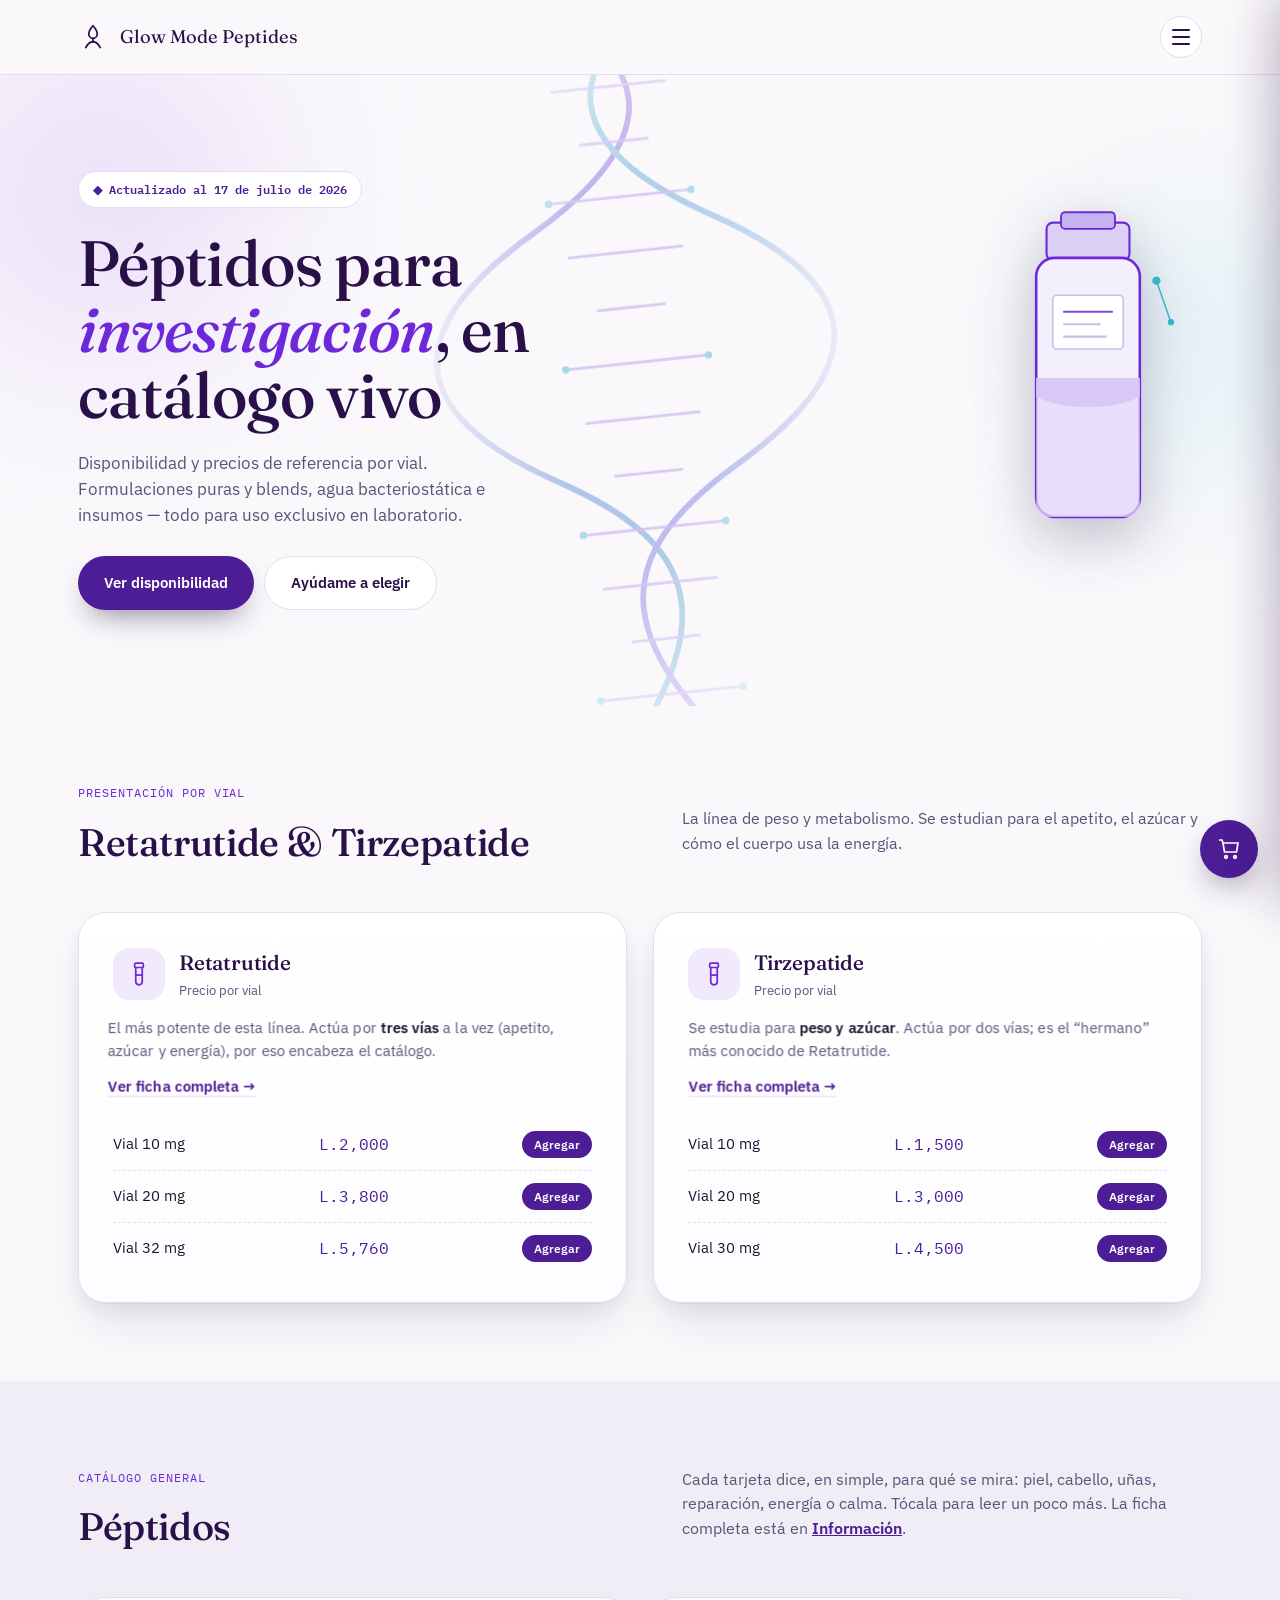
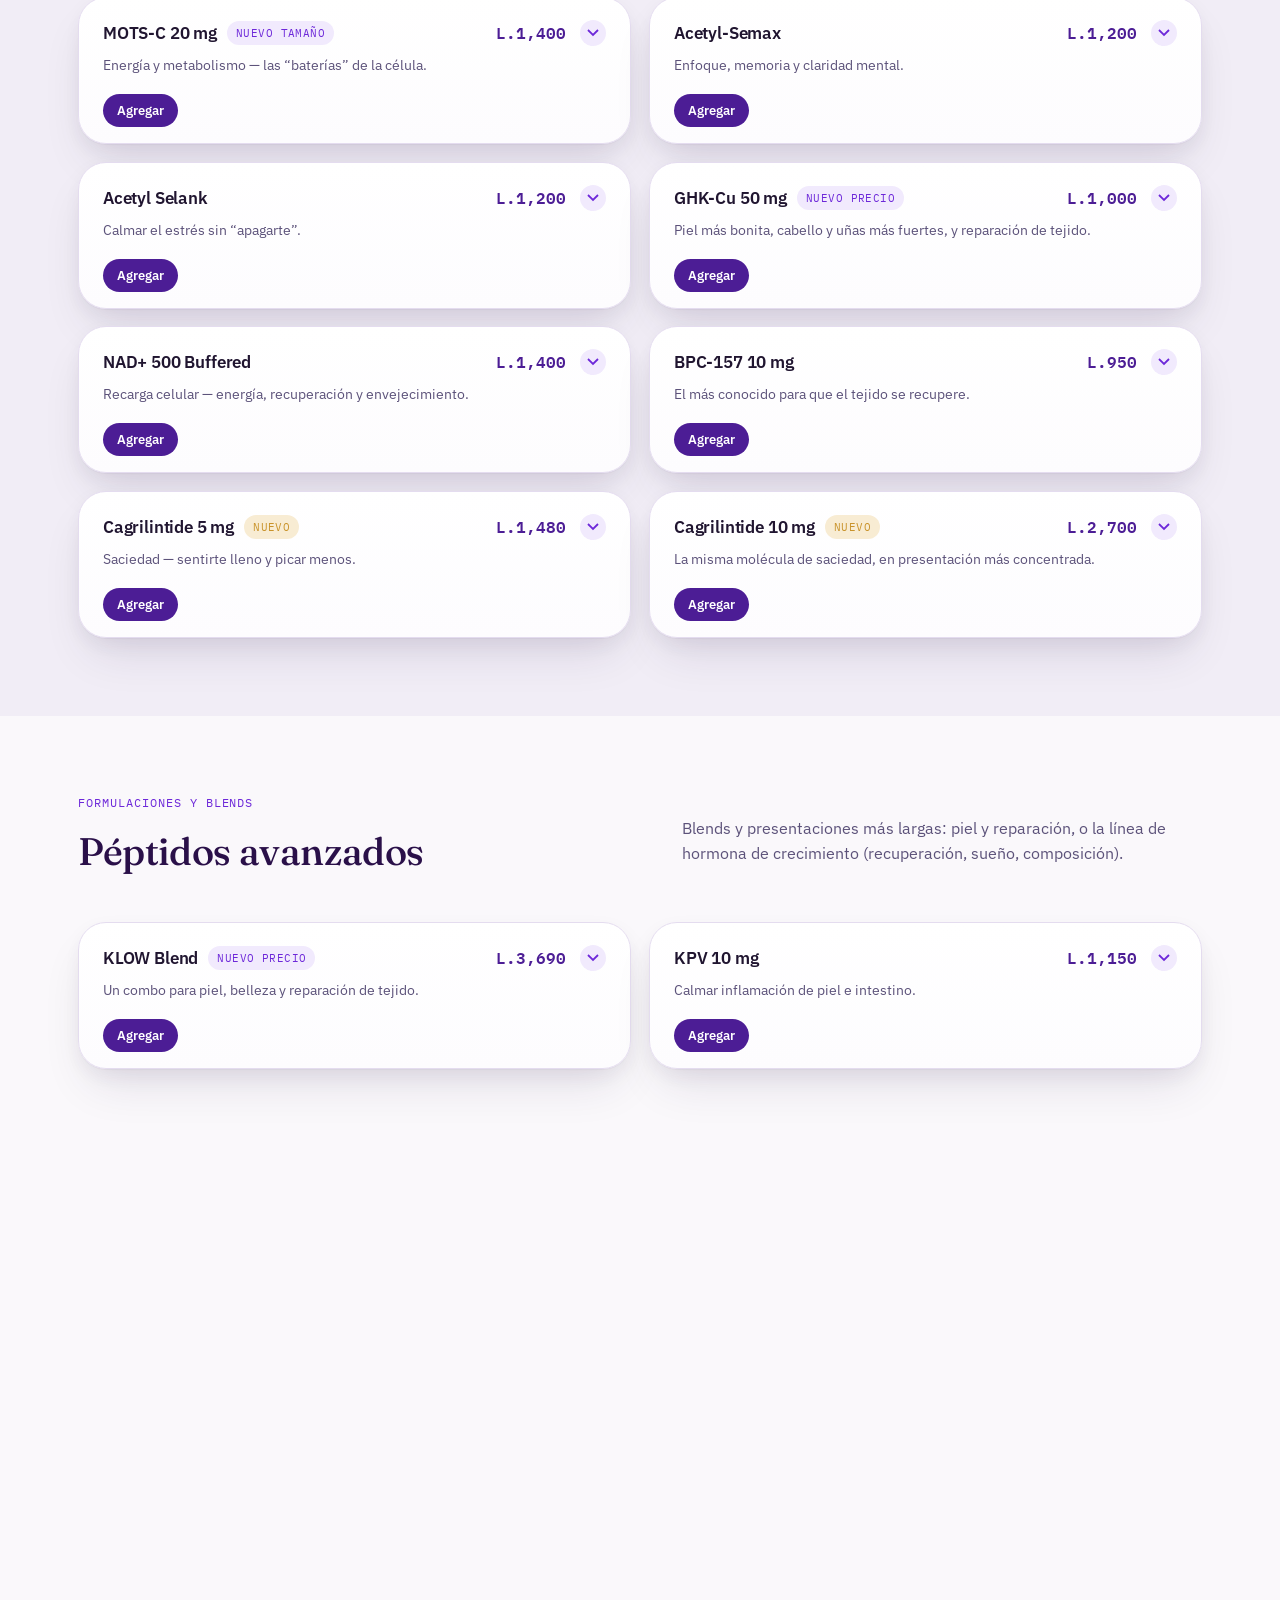
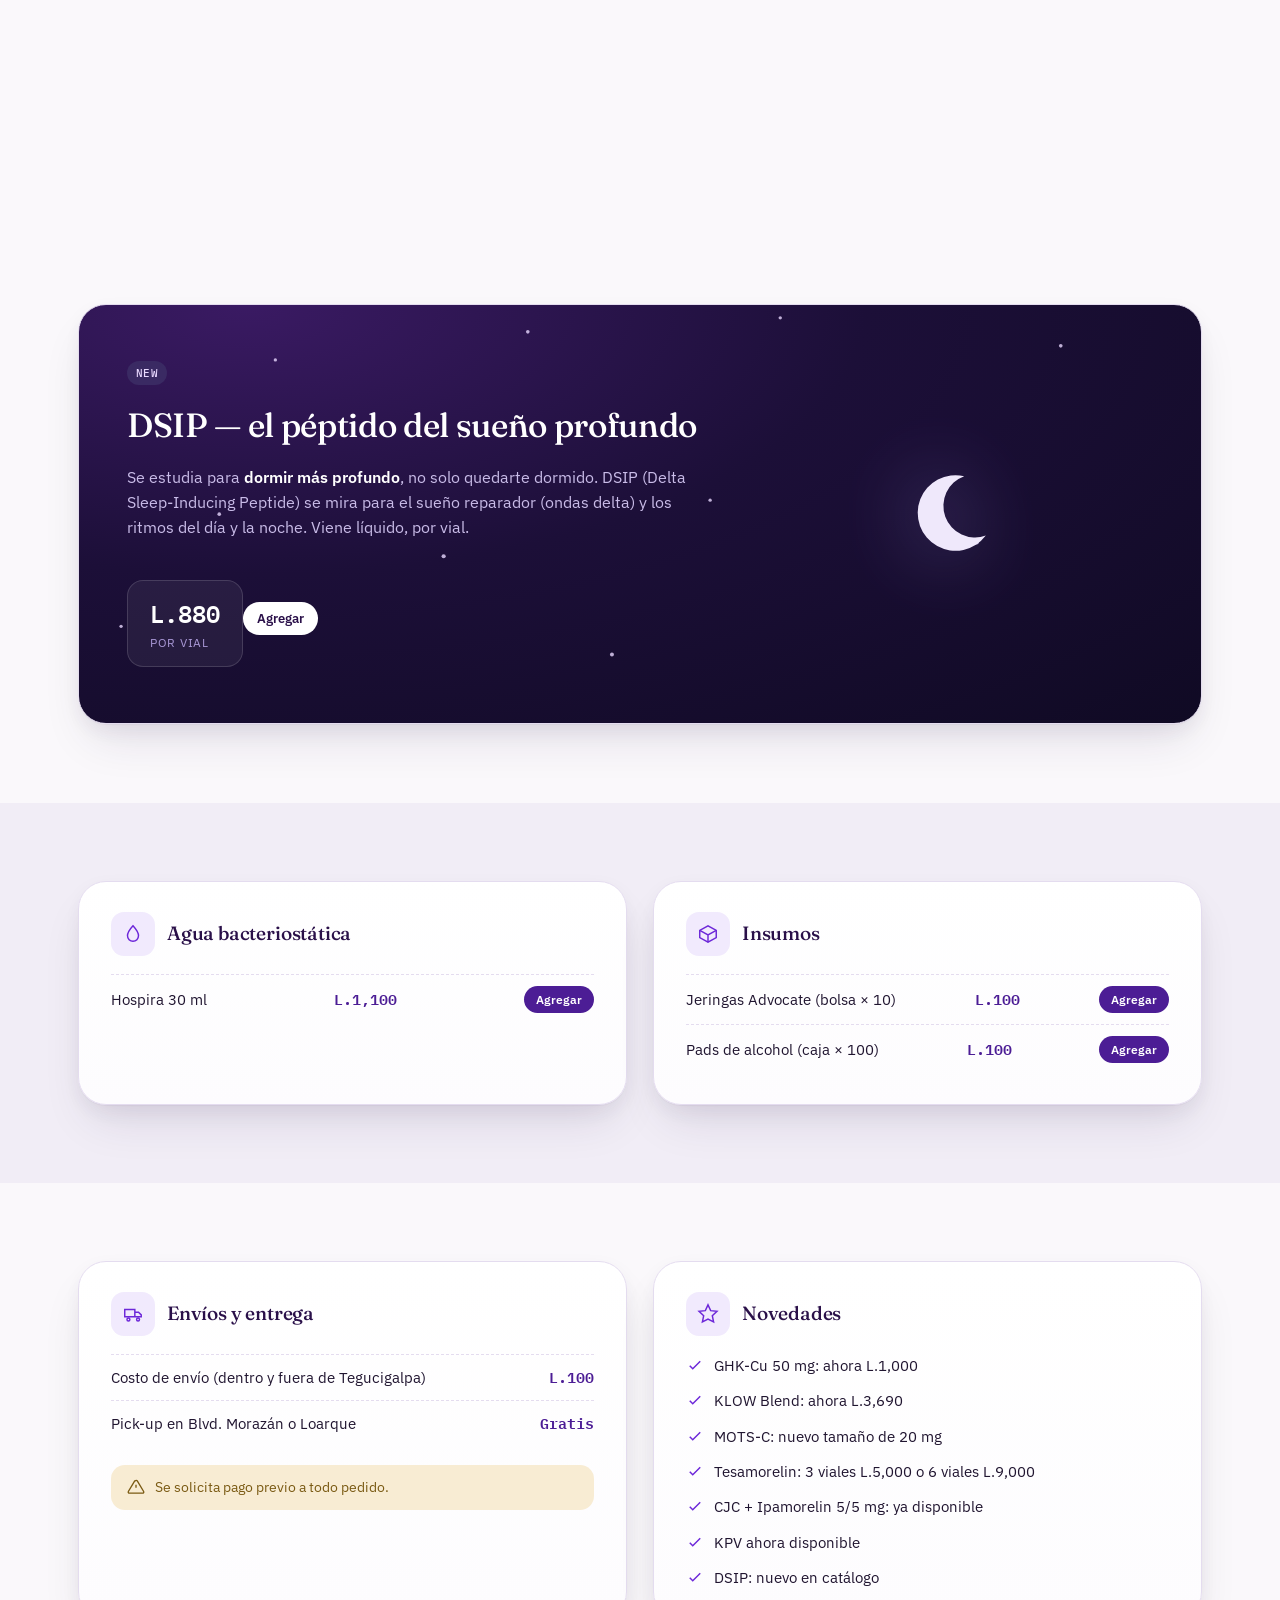
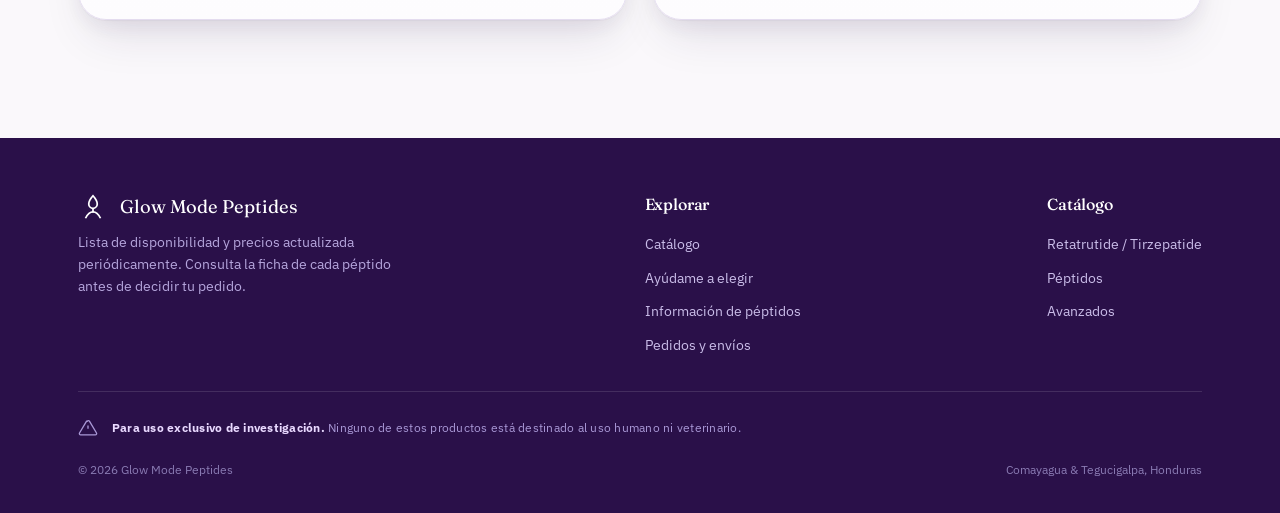
==== index.html @ 01984ab3 "Rename the shop to Glow Mode Peptides Update nav, footer, page titles, WhatsApp intro, and README. L" ====
<!DOCTYPE html>
<html lang="es">
<head>
<meta charset="UTF-8">
<meta name="viewport" content="width=device-width, initial-scale=1.0">
<title>Glow Mode Peptides · Catálogo · Julio 2026</title>
<meta name="description" content="Lista de disponibilidad y precios de péptidos para uso exclusivo de investigación. Retatrutide, Tirzepatide, BPC-157, Ipamorelin, DSIP y más.">
<link rel="preconnect" href="https://fonts.googleapis.com">
<link rel="stylesheet" href="styles.css">
</head>
<body>

<header class="nav">
  <div class="wrap">
    <a href="index.html" class="nav-brand">
      <svg viewBox="0 0 24 24" fill="none" stroke="currentColor" stroke-width="1.4"><path d="M12 3c2 2.2 3.4 4.3 3.4 6.6A3.4 3.4 0 0 1 12 13a3.4 3.4 0 0 1-3.4-3.4C8.6 7.3 10 5.2 12 3Z"/><path d="M6 21c1.6-3.4 3.8-5.2 6-5.2s4.4 1.8 6 5.2"/><path d="M12 13v3.4"/></svg>
      Glow Mode Peptides
    </a>
    <div class="nav-end">
      <button type="button" class="menu-btn" data-open-menu aria-label="Abrir menú" aria-expanded="false">
        <span class="menu-btn-bars" aria-hidden="true"><span></span><span></span><span></span></span>
      </button>
    </div>
  </div>
</header>

<!-- ============================= HERO ============================= -->
<section class="hero">
  <div class="ambient">
    <div class="blob" style="width:520px;height:520px;left:-160px;top:-140px;background:radial-gradient(circle,#c9a8f5,transparent 70%);"></div>
    <div class="blob" style="width:420px;height:420px;right:-120px;top:60px;background:radial-gradient(circle,#a6e2ec,transparent 70%);"></div>
  </div>

  <div class="hero-dna" aria-hidden="true">
    <div class="hero-dna-shift" data-parallax="0.14">
    <svg class="helix-inner" viewBox="0 0 240 720" fill="none">
      <defs>
        <linearGradient id="strandA" x1="0" y1="0" x2="0" y2="1">
          <stop offset="0" stop-color="#6d28d9"/>
          <stop offset="1" stop-color="#34b3c9"/>
        </linearGradient>
        <linearGradient id="strandB" x1="0" y1="0" x2="0" y2="1">
          <stop offset="0" stop-color="#34b3c9"/>
          <stop offset="1" stop-color="#8347e8"/>
        </linearGradient>
      </defs>
      <path d="M42 8C168 72 168 144 42 216S-84 360 42 432 168 576 42 712" stroke="url(#strandA)" stroke-width="5" stroke-linecap="round"/>
      <path d="M198 8C72 72 72 144 198 216S324 360 198 432 72 576 198 712" stroke="url(#strandB)" stroke-width="5" stroke-linecap="round"/>
      <g stroke="#9b7ae8" stroke-width="2.4" opacity=".85">
        <path d="M58 48 182 48"/><path d="M70 96 170 96"/><path d="M90 144 150 144"/>
        <path d="M58 192 182 192"/><path d="M70 240 170 240"/><path d="M90 288 150 288"/>
        <path d="M58 336 182 336"/><path d="M70 384 170 384"/><path d="M90 432 150 432"/>
        <path d="M58 480 182 480"/><path d="M70 528 170 528"/><path d="M90 576 150 576"/>
        <path d="M58 624 182 624"/><path d="M70 672 170 672"/>
      </g>
      <g fill="#34b3c9">
        <circle cx="58" cy="48" r="3.2"/><circle cx="182" cy="48" r="3.2"/>
        <circle cx="58" cy="192" r="3.2"/><circle cx="182" cy="192" r="3.2"/>
        <circle cx="58" cy="336" r="3.2"/><circle cx="182" cy="336" r="3.2"/>
        <circle cx="58" cy="480" r="3.2"/><circle cx="182" cy="480" r="3.2"/>
        <circle cx="58" cy="624" r="3.2"/><circle cx="182" cy="624" r="3.2"/>
      </g>
    </svg>
    </div>
  </div>

  <div class="wrap hero-inner">
    <div class="hero-copy">
      <span class="hero-eyebrow mono">◆ Actualizado al 17 de julio de 2026</span>
      <h1>Péptidos para<br><em>investigación</em>, en catálogo vivo</h1>
      <p class="lede">Disponibilidad y precios de referencia por vial. Formulaciones puras y blends, agua bacteriostática e insumos — todo para uso exclusivo en laboratorio.</p>
      <div class="hero-actions">
        <a href="#retatrutide-tirzepatide" class="btn btn-primary">Ver disponibilidad</a>
        <a href="quiz.html" class="btn btn-ghost">Ayúdame a elegir</a>
      </div>
    </div>

    <svg class="hero-vial" viewBox="0 0 220 360" fill="none" aria-hidden="true">
      <rect x="70" y="18" width="80" height="36" rx="6" fill="#dcd0f7" stroke="#6d28d9" stroke-width="2"/>
      <rect x="84" y="8" width="52" height="16" rx="4" fill="#c4b4ee" stroke="#6d28d9" stroke-width="1.8"/>
      <rect x="60" y="52" width="100" height="250" rx="18" fill="#f4effd" stroke="#6d28d9" stroke-width="2.5"/>
      <rect x="60" y="168" width="100" height="134" rx="0" fill="#e4d9fb" opacity=".75"/>
      <path d="M60 168h100v18c0 0-18 10-50 10S60 186 60 186V168Z" fill="#d5c6f4" opacity=".9"/>
      <rect x="76" y="88" width="68" height="52" rx="4" fill="#fff" stroke="#c9bdea" stroke-width="1.5"/>
      <line x1="86" y1="104" x2="134" y2="104" stroke="#8347e8" stroke-width="2"/>
      <line x1="86" y1="116" x2="122" y2="116" stroke="#c9bdea" stroke-width="2"/>
      <line x1="86" y1="128" x2="128" y2="128" stroke="#c9bdea" stroke-width="2"/>
      <circle cx="176" cy="74" r="4" fill="#34b3c9"/>
      <circle cx="190" cy="114" r="3" fill="#34b3c9"/>
      <line x1="176" y1="74" x2="190" y2="114" stroke="#34b3c9" stroke-width="1.4"/>
    </svg>
  </div>
</section>

<main>

<!-- ===================== RETATRUTIDE / TIRZEPATIDE ===================== -->
<section class="section" id="retatrutide-tirzepatide">
  <div class="wrap">
    <div class="section-head reveal">
      <div>
        <span class="section-tag">Presentación por vial</span>
        <h2>Retatrutide &amp; Tirzepatide</h2>
      </div>
      <p class="section-sub">La línea de peso y metabolismo. Se estudian para el apetito, el azúcar y cómo el cuerpo usa la energía.</p>
    </div>

    <div class="plan-grid tilt-stage">
      <article class="card3d plan-card reveal">
        <div class="shine"></div>
        <div class="plan-head">
          <div class="plan-icon"><svg viewBox="0 0 24 24" fill="none" stroke="#6d28d9" stroke-width="1.6"><rect x="8" y="2" width="8" height="4" rx="1"/><path d="M9 6v13a3 3 0 0 0 6 0V6"/><path d="M9 13h6"/></svg></div>
          <div>
            <h3>Retatrutide</h3>
            <span>Precio por vial</span>
          </div>
        </div>
        <p class="plan-blurb">El más potente de esta línea. Actúa por <strong>tres vías</strong> a la vez (apetito, azúcar y energía), por eso encabeza el catálogo.</p>
        <p class="plan-more"><a href="informacion.html#retatrutide">Ver ficha completa →</a></p>
        <div class="plan-rows">
          <div class="plan-row"><span class="label">Vial 10 mg</span><span class="price">L.2,000</span></div>
          <div class="plan-row"><span class="label">Vial 20 mg</span><span class="price">L.3,800</span></div>
          <div class="plan-row"><span class="label">Vial 32 mg</span><span class="price">L.5,760</span></div>
        </div>
      </article>

      <article class="card3d plan-card reveal" style="transition-delay:.08s">
        <div class="shine"></div>
        <div class="plan-head">
          <div class="plan-icon"><svg viewBox="0 0 24 24" fill="none" stroke="#6d28d9" stroke-width="1.6"><rect x="8" y="2" width="8" height="4" rx="1"/><path d="M9 6v13a3 3 0 0 0 6 0V6"/><path d="M9 13h6"/></svg></div>
          <div>
            <h3>Tirzepatide</h3>
            <span>Precio por vial</span>
          </div>
        </div>
        <p class="plan-blurb">Se estudia para <strong>peso y azúcar</strong>. Actúa por dos vías; es el “hermano” más conocido de Retatrutide.</p>
        <p class="plan-more"><a href="informacion.html#tirzepatide">Ver ficha completa →</a></p>
        <div class="plan-rows">
          <div class="plan-row"><span class="label">Vial 10 mg</span><span class="price">L.1,500</span></div>
          <div class="plan-row"><span class="label">Vial 20 mg</span><span class="price">L.3,000</span></div>
          <div class="plan-row"><span class="label">Vial 30 mg</span><span class="price">L.4,500</span></div>
        </div>
      </article>
    </div>
  </div>
</section>

<!-- ============================= PÉPTIDOS ============================= -->
<section class="section" style="background:var(--paper-dim)" id="peptidos">
  <div class="wrap">
    <div class="section-head reveal">
      <div>
        <span class="section-tag">Catálogo general</span>
        <h2>Péptidos</h2>
      </div>
      <p class="section-sub">Cada tarjeta dice, en simple, para qué se mira: piel, cabello, uñas, reparación, energía o calma. Tócala para leer un poco más. La ficha completa está en <a href="informacion.html" style="color:var(--violet-700);font-weight:600;">Información</a>.</p>
    </div>

    <div class="pep-grid tilt-stage">

      <article class="card3d pep-card reveal" id="mots-c">
        <div class="pep-card-top">
          <div class="pep-card-name"><h4>MOTS-C 20 mg</h4><span class="badge badge-updated">Nuevo tamaño</span></div>
          <div class="pep-card-right"><span class="pep-card-price">L.1,400</span><span class="pep-chevron"><svg viewBox="0 0 12 8" fill="none"><path d="M1 1l5 5 5-5" stroke="#6d28d9" stroke-width="1.8"/></svg></span></div>
        </div>
        <p class="pep-card-teaser">Energía y metabolismo — las “baterías” de la célula.</p>
        <div class="pep-card-body"><div class="pep-card-body-inner">
          <p>MOTS-C nace del ADN de las mitocondrias, las baterías de cada célula. En palabras simples, se estudia para que el cuerpo use mejor la energía: metabolismo, resistencia y cómo las células queman combustible.</p>
          <p>No es un péptido de piel; es de “poner el motor a punto”.</p>
          <a href="informacion.html#mots-c">Ver ficha completa →</a>
        </div></div>
      </article>

      <article class="card3d pep-card reveal" id="acetyl-semax">
        <div class="pep-card-top">
          <div class="pep-card-name"><h4>Acetyl-Semax</h4></div>
          <div class="pep-card-right"><span class="pep-card-price">L.1,200</span><span class="pep-chevron"><svg viewBox="0 0 12 8" fill="none"><path d="M1 1l5 5 5-5" stroke="#6d28d9" stroke-width="1.8"/></svg></span></div>
        </div>
        <p class="pep-card-teaser">Enfoque, memoria y claridad mental.</p>
        <div class="pep-card-body"><div class="pep-card-body-inner">
          <p>Semax es un péptido sintético emparentado con la hormona ACTH. En palabras simples, se mira en investigación de cerebro: concentrarte, recordar y sentirte más despierto mentalmente.</p>
          <p>La versión acetilada suele estudiarse porque dura más. No es café: es una línea cognitiva.</p>
          <a href="informacion.html#acetyl-semax">Ver ficha completa →</a>
        </div></div>
      </article>

      <article class="card3d pep-card reveal" id="acetyl-selank">
        <div class="pep-card-top">
          <div class="pep-card-name"><h4>Acetyl Selank</h4></div>
          <div class="pep-card-right"><span class="pep-card-price">L.1,200</span><span class="pep-chevron"><svg viewBox="0 0 12 8" fill="none"><path d="M1 1l5 5 5-5" stroke="#6d28d9" stroke-width="1.8"/></svg></span></div>
        </div>
        <p class="pep-card-teaser">Calmar el estrés sin “apagarte”.</p>
        <div class="pep-card-body"><div class="pep-card-body-inner">
          <p>Selank es un análogo de la tuftsina. En palabras simples, se investiga como el péptido de la calma: estrés, ansiedad y un ánimo más estable, sin el perfil de un sedante pesado.</p>
          <p>A menudo se mira junto a Semax: uno enfoca, el otro suaviza.</p>
          <a href="informacion.html#acetyl-selank">Ver ficha completa →</a>
        </div></div>
      </article>

      <article class="card3d pep-card reveal" id="ghk-cu">
        <div class="pep-card-top">
          <div class="pep-card-name"><h4>GHK-Cu 50 mg</h4><span class="badge badge-updated">Nuevo precio</span></div>
          <div class="pep-card-right"><span class="pep-card-price">L.1,000</span><span class="pep-chevron"><svg viewBox="0 0 12 8" fill="none"><path d="M1 1l5 5 5-5" stroke="#6d28d9" stroke-width="1.8"/></svg></span></div>
        </div>
        <p class="pep-card-teaser">Piel más bonita, cabello y uñas más fuertes, y reparación de tejido.</p>
        <div class="pep-card-body"><div class="pep-card-body-inner">
          <p>GHK-Cu es un péptido unido a cobre, de los más conocidos en investigación de belleza y reparación. En palabras simples: se estudia para que la piel se vea más firme y uniforme, para cabello y uñas, y para que el tejido se reordene.</p>
          <p>Es el “péptido de verse y recuperarse mejor” del catálogo.</p>
          <a href="informacion.html#ghk-cu">Ver ficha completa →</a>
        </div></div>
      </article>

      <article class="card3d pep-card reveal" id="nad">
        <div class="pep-card-top">
          <div class="pep-card-name"><h4>NAD+ 500 Buffered</h4></div>
          <div class="pep-card-right"><span class="pep-card-price">L.1,400</span><span class="pep-chevron"><svg viewBox="0 0 12 8" fill="none"><path d="M1 1l5 5 5-5" stroke="#6d28d9" stroke-width="1.8"/></svg></span></div>
        </div>
        <p class="pep-card-teaser">Recarga celular — energía, recuperación y envejecimiento.</p>
        <div class="pep-card-body"><div class="pep-card-body-inner">
          <p>NAD+ es una coenzima que ya vive en todas las células: ayuda a producir energía y a reparar. Con los años baja. En palabras simples, se estudia para recargar el metabolismo celular, la energía y procesos ligados al envejecimiento.</p>
          <p>Esta presentación viene buffered (amortiguada), más estable.</p>
          <a href="informacion.html#nad">Ver ficha completa →</a>
        </div></div>
      </article>

      <article class="card3d pep-card reveal" id="bpc-157">
        <div class="pep-card-top">
          <div class="pep-card-name"><h4>BPC-157 10 mg</h4></div>
          <div class="pep-card-right"><span class="pep-card-price">L.950</span><span class="pep-chevron"><svg viewBox="0 0 12 8" fill="none"><path d="M1 1l5 5 5-5" stroke="#6d28d9" stroke-width="1.8"/></svg></span></div>
        </div>
        <p class="pep-card-teaser">El más conocido para que el tejido se recupere.</p>
        <div class="pep-card-body"><div class="pep-card-body-inner">
          <p>BPC-157 viene de una proteína del estómago (Body Protection Compound). En palabras simples, es el péptido que más se menciona cuando se habla de sanar: músculos, tendones, ligamentos y tejido en general.</p>
          <p>Se estudia porque parece dar una mano a que el cuerpo cierre y reordene lo dañado.</p>
          <a href="informacion.html#bpc-157">Ver ficha completa →</a>
        </div></div>
      </article>

      <article class="card3d pep-card reveal" id="cagrilintide-5">
        <div class="pep-card-top">
          <div class="pep-card-name"><h4>Cagrilintide 5 mg</h4><span class="badge badge-new">Nuevo</span></div>
          <div class="pep-card-right"><span class="pep-card-price">L.1,480</span><span class="pep-chevron"><svg viewBox="0 0 12 8" fill="none"><path d="M1 1l5 5 5-5" stroke="#6d28d9" stroke-width="1.8"/></svg></span></div>
        </div>
        <p class="pep-card-teaser">Saciedad — sentirte lleno y picar menos.</p>
        <div class="pep-card-body"><div class="pep-card-body-inner">
          <p>Cagrilintide copia a la amilina, la hormona que dice “ya comí”. En palabras simples, se investiga para el apetito: más saciedad y menos ganas de seguir comiendo.</p>
          <p>Suele mirarse junto a la línea de peso (Tirzepatide y Retatrutide).</p>
          <a href="informacion.html#cagrilintide">Ver ficha completa →</a>
        </div></div>
      </article>

      <article class="card3d pep-card reveal" id="cagrilintide-10">
        <div class="pep-card-top">
          <div class="pep-card-name"><h4>Cagrilintide 10 mg</h4><span class="badge badge-new">Nuevo</span></div>
          <div class="pep-card-right"><span class="pep-card-price">L.2,700</span><span class="pep-chevron"><svg viewBox="0 0 12 8" fill="none"><path d="M1 1l5 5 5-5" stroke="#6d28d9" stroke-width="1.8"/></svg></span></div>
        </div>
        <p class="pep-card-teaser">La misma molécula de saciedad, en presentación más concentrada.</p>
        <div class="pep-card-body"><div class="pep-card-body-inner">
          <p>Es el mismo Cagrilintide que el de 5 mg: análogo de amilina para investigación de apetito y saciedad. Esta versión trae el doble de concentración.</p>
          <p>En palabras simples, mismo “me siento lleno”, vial más grande.</p>
          <a href="informacion.html#cagrilintide">Ver ficha completa →</a>
        </div></div>
      </article>

    </div>
  </div>
</section>

<!-- ======================= PÉPTIDOS AVANZADOS ======================= -->
<section class="section" id="avanzados">
  <div class="wrap">
    <div class="section-head reveal">
      <div>
        <span class="section-tag">Formulaciones y blends</span>
        <h2>Péptidos avanzados</h2>
      </div>
      <p class="section-sub">Blends y presentaciones más largas: piel y reparación, o la línea de hormona de crecimiento (recuperación, sueño, composición).</p>
    </div>

    <div class="pep-grid tilt-stage">

      <article class="card3d pep-card reveal" id="klow">
        <div class="pep-card-top">
          <div class="pep-card-name"><h4>KLOW Blend</h4><span class="badge badge-updated">Nuevo precio</span></div>
          <div class="pep-card-right"><span class="pep-card-price">L.3,690</span><span class="pep-chevron"><svg viewBox="0 0 12 8" fill="none"><path d="M1 1l5 5 5-5" stroke="#6d28d9" stroke-width="1.8"/></svg></span></div>
        </div>
        <p class="pep-card-teaser">Un combo para piel, belleza y reparación de tejido.</p>
        <div class="pep-card-body"><div class="pep-card-body-inner">
          <p>KLOW junta varios péptidos de investigación en un solo vial. En palabras simples, es el blend de piel y tejido: se mira para el aspecto de la piel, reparación y calma de inflamación.</p>
          <p>Pregunta la composición exacta al hacer el pedido.</p>
          <a href="informacion.html#klow">Ver ficha completa →</a>
        </div></div>
      </article>

      <article class="card3d pep-card reveal" id="kpv">
        <div class="pep-card-top">
          <div class="pep-card-name"><h4>KPV 10 mg</h4></div>
          <div class="pep-card-right"><span class="pep-card-price">L.1,150</span><span class="pep-chevron"><svg viewBox="0 0 12 8" fill="none"><path d="M1 1l5 5 5-5" stroke="#6d28d9" stroke-width="1.8"/></svg></span></div>
        </div>
        <p class="pep-card-teaser">Calmar inflamación de piel e intestino.</p>
        <div class="pep-card-body"><div class="pep-card-body-inner">
          <p>KPV es un pedacito muy pequeño de la hormona alfa-MSH. En palabras simples, se estudia para bajar inflamación: piel irritada, procesos inflamatorios y también el revestimiento del intestino.</p>
          <p>Es una molécula de “calma”, no de milagro de un día para otro.</p>
          <a href="informacion.html#kpv">Ver ficha completa →</a>
        </div></div>
      </article>

      <article class="card3d pep-card reveal" id="ipamorelin">
        <div class="pep-card-top">
          <div class="pep-card-name"><h4>Ipamorelin 10 mg</h4></div>
          <div class="pep-card-right"><span class="pep-card-price">L.1,300</span><span class="pep-chevron"><svg viewBox="0 0 12 8" fill="none"><path d="M1 1l5 5 5-5" stroke="#6d28d9" stroke-width="1.8"/></svg></span></div>
        </div>
        <p class="pep-card-teaser">Le pide al cuerpo su propia hormona de crecimiento — recuperación, sueño, composición.</p>
        <div class="pep-card-body"><div class="pep-card-body-inner">
          <p>Ipamorelin le pide a la pituitaria que suelte hormona de crecimiento, de forma selectiva (más “limpia” que otros de su familia).</p>
          <p>En palabras simples, se mira para recuperarte, dormir mejor y la composición corporal (músculo vs. grasa), porque la GH entra en esos procesos.</p>
          <a href="informacion.html#ipamorelin">Ver ficha completa →</a>
        </div></div>
      </article>

      <article class="card3d pep-card reveal" id="cjc-ipamorelin">
        <div class="pep-card-top">
          <div class="pep-card-name"><h4>CJC sin DAC + Ipamorelin 5/5 mg</h4></div>
          <div class="pep-card-right"><span class="pep-card-price">L.1,750</span><span class="pep-chevron"><svg viewBox="0 0 12 8" fill="none"><path d="M1 1l5 5 5-5" stroke="#6d28d9" stroke-width="1.8"/></svg></span></div>
        </div>
        <p class="pep-card-teaser">Dos péptidos que juntos piden más hormona de crecimiento, en pulsos.</p>
        <div class="pep-card-body"><div class="pep-card-body-inner">
          <p>El CJC (sin DAC) da la señal de “libera GH ahora” y el Ipamorelin refuerza esa señal. Juntos se estudian para pulsos más naturales de hormona de crecimiento.</p>
          <p>En palabras simples: recuperación, sueño y composición corporal, en una sola presentación 5/5 mg.</p>
          <a href="informacion.html#cjc-ipamorelin">Ver ficha completa →</a>
        </div></div>
      </article>

      <article class="card3d pep-card reveal" id="epitalon">
        <div class="pep-card-top">
          <div class="pep-card-name"><h4>Epitalon (10 viales × 10 mg)</h4></div>
          <div class="pep-card-right"><span class="pep-card-price">L.7,500</span><span class="pep-chevron"><svg viewBox="0 0 12 8" fill="none"><path d="M1 1l5 5 5-5" stroke="#6d28d9" stroke-width="1.8"/></svg></span></div>
        </div>
        <p class="pep-card-teaser">Envejecimiento celular y un reloj interno más ordenado.</p>
        <div class="pep-card-body"><div class="pep-card-body-inner">
          <p>Epitalon es un tetrapéptido inspirado en la glándula pineal, la del reloj del cuerpo. En palabras simples, se mira en investigación de longevidad: cómo envejecen las células y cómo se ordenan los ritmos (sueño y vigilia).</p>
          <p>No es un efecto de piel de un día para otro; es de largo plazo celular.</p>
          <a href="informacion.html#epitalon">Ver ficha completa →</a>
        </div></div>
      </article>

      <article class="card3d pep-card reveal" id="tesamorelin">
        <div class="pep-card-top">
          <div class="pep-card-name"><h4>Tesamorelin</h4><span class="badge badge-updated">Nuevo pack</span></div>
          <div class="pep-card-right"><span class="pep-card-price">desde L.5,000</span><span class="pep-chevron"><svg viewBox="0 0 12 8" fill="none"><path d="M1 1l5 5 5-5" stroke="#6d28d9" stroke-width="1.8"/></svg></span></div>
        </div>
        <p class="pep-card-teaser">El más documentado para hormona de crecimiento y grasa de la zona media.</p>
        <div class="plan-rows pep-card-options">
          <div class="plan-row"><span class="label">3 viales</span><span class="price">L.5,000</span></div>
          <div class="plan-row"><span class="label">6 viales (2 meses)</span><span class="price">L.9,000</span></div>
        </div>
        <div class="pep-card-body"><div class="pep-card-body-inner">
          <p>Tesamorelin es un análogo de GHRH: le pide al cuerpo que produzca más hormona de crecimiento. Es de los más estudiados de esta familia.</p>
          <p>En palabras simples, se mira para composición corporal — sobre todo grasa abdominal — y para la señal de crecimiento. Puedes pedir 3 viales o el pack de 6 (unos 2 meses de trabajo de laboratorio).</p>
          <a href="informacion.html#tesamorelin">Ver ficha completa →</a>
        </div></div>
      </article>

      <article class="card3d pep-card reveal" id="tesa-ipa-blend">
        <div class="pep-card-top">
          <div class="pep-card-name"><h4>Tesamorelin 10 mg + Ipamorelin 3 mg</h4><span class="badge badge-new">Nuevo</span></div>
          <div class="pep-card-right"><span class="pep-card-price">desde L.6,000</span><span class="pep-chevron"><svg viewBox="0 0 12 8" fill="none"><path d="M1 1l5 5 5-5" stroke="#6d28d9" stroke-width="1.8"/></svg></span></div>
        </div>
        <p class="pep-card-teaser">El combo más fuerte de “pide GH”, en pack de 3 o 6 viales.</p>
        <div class="plan-rows pep-card-options">
          <div class="plan-row"><span class="label">3 viales</span><span class="price">L.6,000</span></div>
          <div class="plan-row"><span class="label">6 viales (2 meses)</span><span class="price">L.11,000</span></div>
        </div>
        <div class="pep-card-body"><div class="pep-card-body-inner">
          <p>Junta Tesamorelin (la señal GHRH) con Ipamorelin (el empujón selectivo). En palabras simples, es el blend de hormona de crecimiento de mayor rendimiento del catálogo.</p>
          <p>Se estudia para recuperación y composición corporal. El pack de 6 viales rinde alrededor de 2 meses; el de 3 es la mitad.</p>
          <a href="informacion.html#tesa-ipa-blend">Ver ficha completa →</a>
        </div></div>
      </article>

    </div>
  </div>
</section>

<!-- ============================== DSIP ============================== -->
<section class="section">
  <div class="wrap">
    <div class="feature-banner reveal tilt-stage card3d">
      <div class="shine"></div>
      <svg class="stars" data-parallax="0.06" width="100%" height="100%" viewBox="0 0 800 400" preserveAspectRatio="xMidYMid slice">
        <g fill="#e9d9ff">
          <circle cx="60" cy="40" r="1.6"/><circle cx="140" cy="90" r="1.2"/><circle cx="230" cy="30" r="1.8"/>
          <circle cx="320" cy="70" r="1.3"/><circle cx="410" cy="20" r="1.5"/><circle cx="500" cy="60" r="1.2"/>
          <circle cx="600" cy="35" r="1.7"/><circle cx="700" cy="80" r="1.3"/><circle cx="760" cy="25" r="1.5"/>
          <circle cx="100" cy="200" r="1.3"/><circle cx="260" cy="230" r="1.5"/><circle cx="450" cy="190" r="1.2"/>
          <circle cx="640" cy="220" r="1.6"/><circle cx="30" cy="280" r="1.2"/><circle cx="380" cy="300" r="1.4"/>
        </g>
      </svg>
      <div style="position:relative;z-index:2;">
        <h3><span class="badge badge-new">New</span> DSIP — el péptido del sueño profundo</h3>
        <p>Se estudia para <strong>dormir más profundo</strong>, no solo quedarte dormido. DSIP (Delta Sleep-Inducing Peptide) se mira para el sueño reparador (ondas delta) y los ritmos del día y la noche. Viene líquido, por vial.</p>
        <div class="feature-price">
          <span class="amt mono">L.880</span>
          <span class="unit">por vial</span>
        </div>
      </div>
      <svg class="moon" data-parallax="0.1" viewBox="0 0 100 100" fill="none">
        <path d="M65 15a35 35 0 1 0 20 55A28 28 0 0 1 65 15Z" fill="#efe8fb"/>
      </svg>
    </div>
  </div>
</section>

<!-- =================== AGUA / INSUMOS =================== -->
<section class="section" style="background:var(--paper-dim)">
  <div class="wrap">
    <div class="info-grid tilt-stage">

      <article class="card3d info-card reveal">
        <div class="shine"></div>
        <h3><span class="icon-chip"><svg viewBox="0 0 24 24" fill="none" stroke="#6d28d9" stroke-width="1.6"><path d="M12 3s6 6.5 6 11a6 6 0 0 1-12 0c0-4.5 6-11 6-11Z"/></svg></span>Agua bacteriostática</h3>
        <div class="kv-row"><span>Hospira 30 ml</span><span class="price">L.1,100</span></div>
      </article>

      <article class="card3d info-card reveal" style="transition-delay:.06s">
        <div class="shine"></div>
        <h3><span class="icon-chip"><svg viewBox="0 0 24 24" fill="none" stroke="#6d28d9" stroke-width="1.6"><path d="M21 8 12 3 3 8v8l9 5 9-5V8Z"/><path d="M3 8l9 5 9-5M12 13v8"/></svg></span>Insumos</h3>
        <div class="kv-row"><span>Jeringas Advocate (bolsa × 10)</span><span class="price">L.100</span></div>
        <div class="kv-row"><span>Pads de alcohol (caja × 100)</span><span class="price">L.100</span></div>
      </article>

    </div>
  </div>
</section>

<!-- =================== ENVÍOS / NOVEDADES =================== -->
<section class="section">
  <div class="wrap">
    <div class="info-grid tilt-stage">

      <article class="card3d info-card reveal">
        <div class="shine"></div>
        <h3><span class="icon-chip"><svg viewBox="0 0 24 24" fill="none" stroke="#6d28d9" stroke-width="1.6"><path d="M3 7h11v8H3zM14 10h4l3 3v2h-7z"/><circle cx="7" cy="18" r="1.6"/><circle cx="17.5" cy="18" r="1.6"/></svg></span>Envíos y entrega</h3>
        <div class="kv-row"><span>Costo de envío (dentro y fuera de Tegucigalpa)</span><span class="price">L.100</span></div>
        <div class="kv-row"><span>Pick-up en Blvd. Morazán o Loarque</span><span class="price">Gratis</span></div>
        <div class="callout">
          <svg viewBox="0 0 24 24" fill="none" stroke="#7a5a13" stroke-width="1.8"><path d="M12 9v4M12 17h.01M10.3 3.86 1.8 18a1.5 1.5 0 0 0 1.3 2.2h17.8a1.5 1.5 0 0 0 1.3-2.2L13.7 3.86a1.5 1.5 0 0 0-2.6 0Z"/></svg>
          Se solicita pago previo a todo pedido.
        </div>
      </article>

      <article class="card3d info-card reveal" style="transition-delay:.06s">
        <div class="shine"></div>
        <h3><span class="icon-chip"><svg viewBox="0 0 24 24" fill="none" stroke="#6d28d9" stroke-width="1.6"><path d="m12 2 2.9 6.3 6.9.8-5.1 4.7 1.4 6.8L12 17.6 5.9 20.6l1.4-6.8-5.1-4.7 6.9-.8Z"/></svg></span>Novedades</h3>
        <ul class="list-check">
          <li><svg viewBox="0 0 24 24" fill="none" stroke="currentColor" stroke-width="2"><path d="m5 13 4 4L19 7"/></svg>GHK-Cu 50 mg: ahora L.1,000</li>
          <li><svg viewBox="0 0 24 24" fill="none" stroke="currentColor" stroke-width="2"><path d="m5 13 4 4L19 7"/></svg>KLOW Blend: ahora L.3,690</li>
          <li><svg viewBox="0 0 24 24" fill="none" stroke="currentColor" stroke-width="2"><path d="m5 13 4 4L19 7"/></svg>MOTS-C: nuevo tamaño de 20 mg</li>
          <li><svg viewBox="0 0 24 24" fill="none" stroke="currentColor" stroke-width="2"><path d="m5 13 4 4L19 7"/></svg>Tesamorelin: 3 viales L.5,000 o 6 viales L.9,000</li>
          <li><svg viewBox="0 0 24 24" fill="none" stroke="currentColor" stroke-width="2"><path d="m5 13 4 4L19 7"/></svg>CJC + Ipamorelin 5/5 mg: ya disponible</li>
          <li><svg viewBox="0 0 24 24" fill="none" stroke="currentColor" stroke-width="2"><path d="m5 13 4 4L19 7"/></svg>KPV ahora disponible</li>
          <li><svg viewBox="0 0 24 24" fill="none" stroke="currentColor" stroke-width="2"><path d="m5 13 4 4L19 7"/></svg>DSIP: nuevo en catálogo</li>
        </ul>
      </article>

    </div>
  </div>
</section>

</main>

<footer>
  <div class="wrap">
    <div class="foot-top">
      <div class="foot-brand">
        <div class="nav-brand" style="color:#fff;">
          <svg viewBox="0 0 24 24" fill="none" stroke="currentColor" stroke-width="1.4"><path d="M12 3c2 2.2 3.4 4.3 3.4 6.6A3.4 3.4 0 0 1 12 13a3.4 3.4 0 0 1-3.4-3.4C8.6 7.3 10 5.2 12 3Z"/><path d="M6 21c1.6-3.4 3.8-5.2 6-5.2s4.4 1.8 6 5.2"/><path d="M12 13v3.4"/></svg>
          Glow Mode Peptides
        </div>
        <p>Lista de disponibilidad y precios actualizada periódicamente. Consulta la ficha de cada péptido antes de decidir tu pedido.</p>
      </div>
      <nav>
        <h4>Explorar</h4>
        <ul>
          <li><a href="index.html">Catálogo</a></li>
          <li><a href="quiz.html">Ayúdame a elegir</a></li>
          <li><a href="informacion.html">Información de péptidos</a></li>
          <li><a href="contacto.html">Pedidos y envíos</a></li>
        </ul>
      </nav>
      <nav>
        <h4>Catálogo</h4>
        <ul>
          <li><a href="index.html#retatrutide-tirzepatide">Retatrutide / Tirzepatide</a></li>
          <li><a href="index.html#peptidos">Péptidos</a></li>
          <li><a href="index.html#avanzados">Avanzados</a></li>
        </ul>
      </nav>
    </div>
    <div class="foot-disclaimer">
      <svg width="20" height="20" viewBox="0 0 24 24" fill="none" stroke="currentColor" stroke-width="1.6" style="flex-shrink:0"><path d="M12 9v4M12 17h.01M10.3 3.86 1.8 18a1.5 1.5 0 0 0 1.3 2.2h17.8a1.5 1.5 0 0 0 1.3-2.2L13.7 3.86a1.5 1.5 0 0 0-2.6 0Z"/></svg>
      <span><strong>Para uso exclusivo de investigación.</strong> Ninguno de estos productos está destinado al uso humano ni veterinario.</span>
    </div>
    <div class="foot-bottom">
      <span>© 2026 Glow Mode Peptides</span>
      <span>Comayagua &amp; Tegucigalpa, Honduras</span>
    </div>
  </div>
</footer>

<script src="script.js"></script>
<script src="cart.js"></script>
</body>
</html>
---- styles.css ----
/* ==========================================================================
   DESIGN TOKENS
   Subject: research-peptide catalog — lab/pharma precision meets a quiet
   luxury feel (glass vials, molecular structures, clinical whites).
   Type: Fraunces (display serif, headline personality) + IBM Plex Sans
   (body) + IBM Plex Mono (all figures/prices — tabular, lab-data feel).
   Color: near-white lab paper background, ink-violet text, one saturated
   violet accent, a cool cyan for "molecular" motifs, amber only for
   NEW/UPDATED tags.
   ========================================================================== */

@import url('https://fonts.googleapis.com/css2?family=Fraunces:ital,opsz,wght@0,9..144,400;0,9..144,500;0,9..144,600;1,9..144,500&family=IBM+Plex+Sans:wght@400;500;600;700&family=IBM+Plex+Mono:wght@500;600&display=swap');

:root{
  --paper:        #faf8fb;
  --paper-dim:    #f1edf6;
  --ink:          #201530;
  --ink-soft:     #5c527a;
  --violet-900:   #2a1049;
  --violet-700:   #4c1d95;
  --violet-600:   #6d28d9;
  --violet-500:   #8347e8;
  --violet-200:   #e4d9fb;
  --violet-100:   #f1eafd;
  --cyan-500:     #34b3c9;
  --amber-500:    #c9932b;
  --amber-100:    #f8ecd3;
  --line:         #e4dcef;
  --shadow-color: 261 45% 20%;

  --font-display: 'Fraunces', serif;
  --font-body: 'IBM Plex Sans', system-ui, sans-serif;
  --font-mono: 'IBM Plex Mono', ui-monospace, monospace;

  --radius-lg: 28px;
  --radius-md: 18px;
  --radius-sm: 10px;

  --maxw: 1180px;
}

*{ box-sizing: border-box; }
html{ scroll-behavior: smooth; }

body{
  margin:0;
  background: var(--paper);
  color: var(--ink);
  font-family: var(--font-body);
  font-size: 16px;
  line-height: 1.55;
  -webkit-font-smoothing: antialiased;
  overflow-x: hidden;
}

img{ max-width:100%; display:block; }
a{ color: inherit; }

.wrap{
  max-width: var(--maxw);
  margin: 0 auto;
  padding: 0 28px;
}

h1,h2,h3,h4{
  font-family: var(--font-display);
  font-weight: 500;
  color: var(--violet-900);
  margin: 0;
  letter-spacing: -0.01em;
}

.mono{ font-family: var(--font-mono); font-weight: 600; }

/* prefers-reduced-motion --------------------------------------------------*/
@media (prefers-reduced-motion: reduce){
  *{ animation-duration: 0.01ms !important; animation-iteration-count: 1 !important; transition-duration: 0.01ms !important; scroll-behavior:auto !important; }
}

/* ==========================================================================
   NAV
   ========================================================================== */
.nav{
  position: sticky; top:0; z-index: 100;
  background: rgba(250,248,251,0.82);
  backdrop-filter: blur(14px) saturate(160%);
  border-bottom: 1px solid var(--line);
}
body.menu-open .nav{ z-index: 180; }
.nav .wrap{
  display:flex; align-items:center; justify-content:space-between;
  height: 74px;
}
.nav-brand{
  display:flex; align-items:center; gap:12px;
  font-family: var(--font-display);
  font-size: 1.15rem;
  color: var(--violet-900);
  text-decoration:none;
  white-space: nowrap;
}
.nav-brand svg{ width:30px; height:30px; flex-shrink:0; }
.nav-links{
  display:flex; align-items:center; gap: 30px;
  list-style:none; margin:0; padding:0;
}
.nav-links a{
  text-decoration:none;
  font-size: 0.92rem;
  color: var(--ink-soft);
  font-weight: 500;
  position: relative;
  padding: 4px 0;
  transition: color .25s ease;
}
.nav-links a:hover{ color: var(--violet-700); }
.nav-links a.active{ color: var(--violet-700); }
.nav-links a.active::after{
  content:''; position:absolute; left:0; right:0; bottom:-6px; height:2px;
  background: var(--violet-600); border-radius:2px;
}
.nav-cta{
  background: var(--violet-700);
  color:#fff !important;
  padding: 10px 18px;
  border-radius: 999px;
  font-size: 0.88rem !important;
  font-weight:600 !important;
  transition: transform .25s ease, box-shadow .25s ease, background .25s ease;
  box-shadow: 0 8px 20px -8px hsl(var(--shadow-color) / 0.55);
}
.nav-cta:hover{ transform: translateY(-2px); background: var(--violet-600); }
.nav-toggle{ display:none; }
.nav-end{
  display:flex; align-items:center; gap: 18px;
}
.nav-end .nav-links{ display: none; }
.menu-btn{
  width:42px; height:42px;
  border-radius:50%;
  border:1px solid var(--line);
  background:#fff;
  display:flex; align-items:center; justify-content:center;
  cursor:pointer;
  flex-shrink:0;
  transition: transform .25s ease, box-shadow .25s ease, border-color .25s ease;
}
.menu-btn:hover{
  transform: translateY(-2px);
  border-color: var(--violet-500);
  box-shadow: 0 8px 18px -10px hsl(var(--shadow-color) / .5);
}
.menu-btn-bars{
  display:flex; flex-direction:column; justify-content:center; gap:5px;
  width:18px;
}
.menu-btn-bars span{
  display:block; height:1.8px; width:100%;
  background: var(--violet-900); border-radius:2px;
  transition: transform .25s ease, opacity .2s ease;
}
.menu-btn.is-open .menu-btn-bars span:nth-child(1){ transform: translateY(6.8px) rotate(45deg); }
.menu-btn.is-open .menu-btn-bars span:nth-child(2){ opacity:0; }
.menu-btn.is-open .menu-btn-bars span:nth-child(3){ transform: translateY(-6.8px) rotate(-45deg); }

body.menu-open{ overflow:hidden; }
.menu-overlay{
  position:fixed; inset:0; z-index:170;
  background: hsl(var(--shadow-color) / .4);
  backdrop-filter: blur(4px);
  opacity:0;
  transition: opacity .28s ease;
}
.menu-overlay.in{ opacity:1; }
.menu-drawer{
  position:fixed; top:0; right:0; bottom:0; z-index:175;
  width: min(360px, 100vw);
  background: var(--paper);
  box-shadow: -18px 0 50px hsl(var(--shadow-color) / .18);
  padding: 88px 32px 32px;
  display:flex; flex-direction:column; gap: 22px;
  transform: translateX(104%);
  transition: transform .32s cubic-bezier(.2,.8,.2,1);
}
.menu-drawer.in{ transform: translateX(0); }
.menu-kicker{
  font-size:0.72rem; color: var(--violet-600);
  text-transform:uppercase; letter-spacing:.08em; margin:0;
}
.menu-links{ list-style:none; margin:0; padding:0; display:flex; flex-direction:column; gap: 6px; }
.menu-links a{
  display:block;
  text-decoration:none;
  font-family: var(--font-display);
  font-size: 1.55rem;
  color: var(--violet-900);
  padding: 8px 0;
}
.menu-links a:hover, .menu-links a.active{ color: var(--violet-600); }
.menu-cta{ align-self:flex-start; margin-top: 8px; }

.cart-fab{
  position:fixed;
  right: 22px;
  bottom: 22px;
  z-index: 160;
  width: 58px; height: 58px;
  border-radius: 50%;
  border: none;
  background: var(--violet-700);
  color: #fff;
  display:flex; align-items:center; justify-content:center;
  cursor:pointer;
  box-shadow: 0 14px 32px -10px hsl(var(--shadow-color) / .55);
  transition: transform .25s ease, background .25s ease;
}
.cart-fab:hover{ transform: translateY(-3px); background: var(--violet-600); }
body.cart-open .cart-fab{ opacity: 0; pointer-events: none; }
.cart-fab svg{ width:24px; height:24px; }
.cart-fab .cart-count{
  top: 2px; right: 2px;
  background: #fff; color: var(--violet-700);
}
.cart-btn{
  position:relative;
  width:42px; height:42px;
  border-radius:50%;
  border:1px solid var(--line);
  background:#fff;
  color: var(--violet-800, var(--violet-700));
  display:flex; align-items:center; justify-content:center;
  cursor:pointer;
  flex-shrink:0;
  transition: transform .25s ease, box-shadow .25s ease, border-color .25s ease;
}
.cart-btn svg{ width:20px; height:20px; }
.cart-btn:hover{
  transform: translateY(-2px);
  border-color: var(--violet-500);
  box-shadow: 0 8px 18px -10px hsl(var(--shadow-color) / .5);
}
.cart-count{
  position:absolute; top:-4px; right:-4px;
  min-width:18px; height:18px; padding:0 5px;
  border-radius:999px;
  background: var(--violet-700); color:#fff;
  font-family: var(--font-mono); font-size:0.66rem; font-weight:600;
  display:flex; align-items:center; justify-content:center;
}
.cart-count[hidden]{ display:none !important; }

/* ==========================================================================
   PARALLAX / AMBIENT BACKDROP
   ========================================================================== */
.ambient{
  position:absolute; inset:0;
  overflow:hidden;
  pointer-events:none;
  z-index:0;
}
.ambient .blob{
  position:absolute;
  border-radius:50%;
  filter: blur(60px);
  opacity: .35;
}

.hero-dna{
  position:absolute;
  left: 50%;
  top: 50%;
  width: min(88vw, 340px);
  height: 118%;
  z-index: 0;
  pointer-events: none;
  transform: translate(-50%, -50%);
  -webkit-mask-image: radial-gradient(ellipse 72% 78% at 50% 48%, #000 28%, transparent 78%);
  mask-image: radial-gradient(ellipse 72% 78% at 50% 48%, #000 28%, transparent 78%);
}
.hero-dna-shift{
  width: 100%;
  height: 100%;
}
.helix-inner{
  width: 100%;
  height: 100%;
  opacity: .5;
  transform: rotate(-6deg);
  transform-origin: center;
}

/* ==========================================================================
   HERO
   ========================================================================== */
.hero{
  position:relative;
  padding: 48px 0 56px;
  overflow:hidden;
}
.hero-inner{
  position:relative;
  z-index:2;
  display:grid;
  grid-template-columns: minmax(0, 1fr) auto;
  align-items: center;
  gap: 8px 10px;
}
.hero-copy{ min-width: 0; }
.hero-eyebrow{
  display:inline-flex; align-items:center; gap:10px;
  background:#fff;
  border:1px solid var(--line);
  padding: 8px 14px;
  border-radius:999px;
  font-family: var(--font-mono);
  font-size: clamp(0.68rem, 2.8vw, 0.78rem);
  color: var(--violet-700);
  box-shadow: 0 10px 30px -18px hsl(var(--shadow-color) / .4);
  opacity:0; animation: rise .7s ease forwards;
  max-width: 100%;
}
.hero h1{
  font-size: clamp(2.15rem, 10vw, 3.2rem);
  line-height: 1.03;
  margin-top: 22px;
  max-width: 13ch;
  opacity:0; animation: rise .8s .1s ease forwards;
}
.hero h1 em{
  font-style: italic;
  color: var(--violet-600);
}
.hero p.lede{
  margin-top: 22px;
  max-width: 46ch;
  font-size: 1.05rem;
  color: var(--ink-soft);
  opacity:0; animation: rise .8s .22s ease forwards;
}
.hero-actions{
  margin-top: 28px;
  display:flex; gap:10px; flex-wrap:wrap;
  opacity:0; animation: rise .8s .32s ease forwards;
}
.btn{
  display:inline-flex; align-items:center; gap:8px;
  padding: 14px 26px;
  border-radius: 999px;
  font-weight:600;
  font-size:0.95rem;
  text-decoration:none;
  transition: transform .3s cubic-bezier(.2,.8,.2,1), box-shadow .3s ease, background .3s ease;
}
.btn-primary{
  background: var(--violet-700); color:#fff;
  box-shadow: 0 14px 30px -12px hsl(var(--shadow-color) / .6);
}
.btn-primary:hover{ transform: translateY(-3px); background: var(--violet-600); }
.btn-ghost{
  background:#fff; color: var(--violet-900);
  border:1px solid var(--line);
}
.btn-ghost:hover{ transform: translateY(-3px); border-color: var(--violet-500); }

.hero-vial{
  display:block;
  width: min(32vw, 132px);
  height: auto;
  flex-shrink: 0;
  pointer-events: none;
  filter: drop-shadow(0 18px 28px hsl(var(--shadow-color) / .28));
}

@keyframes rise{
  from{ opacity:0; transform: translateY(22px); }
  to{ opacity:1; transform: translateY(0); }
}

/* ==========================================================================
   SECTION SCAFFOLD
   ========================================================================== */
.section{ padding: 78px 0; position:relative; }
.section-head{
  display:flex; align-items:flex-end; justify-content:space-between;
  gap:24px; margin-bottom: 40px; flex-wrap:wrap;
}
.section-head h2{ font-size: clamp(1.7rem, 3vw, 2.4rem); }
.section-tag{
  font-family: var(--font-mono);
  font-size: 0.76rem;
  color: var(--violet-600);
  text-transform: uppercase;
  letter-spacing: .08em;
  display:block;
  margin-bottom:10px;
}
.section-sub{ color: var(--ink-soft); max-width: 52ch; margin-top:8px; }

.reveal{
  opacity:0; transform: translateY(36px);
  transition: opacity .7s cubic-bezier(.2,.7,.2,1), transform .7s cubic-bezier(.2,.7,.2,1);
}
.reveal.in{ opacity:1; transform: translateY(0); }

/* ==========================================================================
   3D "APPLE" CARD SYSTEM
   ========================================================================== */
.tilt-stage{ perspective: 1400px; }

.card3d{
  position:relative;
  background: linear-gradient(180deg, #ffffff 0%, #fdfcfe 100%);
  border-radius: var(--radius-lg);
  border: 1px solid var(--line);
  box-shadow:
    0 1px 1px hsl(var(--shadow-color) / .04),
    0 8px 20px hsl(var(--shadow-color) / .06),
    0 24px 48px -12px hsl(var(--shadow-color) / .12);
  transform-style: preserve-3d;
  transition: transform .12s ease-out, box-shadow .35s ease;
  will-change: transform;
}
.card3d:hover{
  box-shadow:
    0 1px 1px hsl(var(--shadow-color) / .05),
    0 14px 30px hsl(var(--shadow-color) / .10),
    0 40px 70px -16px hsl(var(--shadow-color) / .22);
}
.card3d .shine{
  position:absolute; inset:0;
  border-radius: inherit;
  background: radial-gradient(420px circle at var(--mx,50%) var(--my,0%), rgba(255,255,255,.55), transparent 60%);
  opacity:0;
  transition: opacity .3s ease;
  pointer-events:none;
}
.card3d:hover .shine{ opacity:1; }

/* price / plan cards (Retatrutide, Tirzepatide) */
.plan-grid{
  display:grid;
  grid-template-columns: repeat(2, 1fr);
  gap: 26px;
}
.plan-card{ padding: 34px 34px 28px; }
.plan-card .plan-head{
  display:flex; align-items:center; gap:14px;
  margin-bottom: 22px;
}
.plan-icon{
  width:52px; height:52px; border-radius:16px;
  display:flex; align-items:center; justify-content:center;
  background: var(--violet-100);
  flex-shrink:0;
  transform: translateZ(30px);
}
.plan-icon svg{ width:26px; height:26px; }
.plan-head h3{ font-size:1.3rem; }
.plan-head span{
  display:block; font-size:0.8rem; color: var(--ink-soft); margin-top:2px;
}
.plan-blurb{
  color: var(--ink-soft);
  font-size: 0.94rem;
  line-height: 1.55;
  margin: -6px 0 22px;
  transform: translateZ(14px);
}
.plan-blurb strong{ color: var(--ink); font-weight: 600; }
.plan-more{
  margin: -12px 0 20px;
  transform: translateZ(14px);
}
.plan-more a{
  color: var(--violet-700); font-weight:600; text-decoration:none;
  border-bottom: 1px solid var(--violet-200);
  font-size: 0.92rem;
}
.plan-rows{ display:flex; flex-direction:column; }
.plan-row{
  display:flex; justify-content:space-between; align-items:baseline;
  padding: 12px 0;
  border-top: 1px dashed var(--line);
  transform: translateZ(14px);
}
.plan-row:first-child{ border-top:none; }
.plan-row .label{ font-size:0.96rem; color: var(--ink); }
.plan-row .price{ font-family: var(--font-mono); color: var(--violet-700); font-size:1.02rem; }

/* peptide list / expandable cards */
.pep-grid{
  display:grid;
  grid-template-columns: repeat(2, 1fr);
  gap: 18px;
}
.pep-card{
  padding: 0;
  overflow:hidden;
  cursor:pointer;
}
.pep-card-top{
  display:flex; align-items:center; justify-content:space-between;
  gap: 16px;
  padding: 22px 24px 8px;
  transform: translateZ(20px);
}
.pep-card-teaser{
  padding: 0 24px 18px;
  margin: 0;
  color: var(--ink-soft);
  font-size: 0.9rem;
  line-height: 1.5;
  transform: translateZ(16px);
}
.pep-card-name{ display:flex; align-items:center; gap:10px; flex-wrap:wrap; }
.pep-card-name h4{ font-size: 1.05rem; font-family: var(--font-body); font-weight:600; color: var(--ink); }
.pep-card-right{ display:flex; align-items:center; gap:14px; flex-shrink:0; }
.pep-card-price{ font-family: var(--font-mono); color: var(--violet-700); font-weight:600; }
.pep-chevron{
  width:26px; height:26px; border-radius:50%;
  background: var(--violet-100);
  display:flex; align-items:center; justify-content:center;
  transition: transform .4s cubic-bezier(.2,.8,.2,1), background .3s ease;
  flex-shrink:0;
}
.pep-chevron svg{ width:12px; height:12px; transition: transform .4s cubic-bezier(.2,.8,.2,1); }
.pep-card.open .pep-chevron{ background: var(--violet-600); transform: rotate(180deg); }
.pep-card.open .pep-chevron svg path{ stroke:#fff; }

.pep-card-body{
  max-height:0;
  overflow:hidden;
  transition: max-height .5s cubic-bezier(.2,.8,.2,1);
}
.pep-card-body-inner{
  padding: 0 24px 24px;
  color: var(--ink-soft);
  font-size: 0.96rem;
  line-height: 1.55;
  border-top: 1px solid var(--line);
  margin-top: -1px;
  padding-top: 16px;
}
.pep-card-body-inner p{ margin: 0 0 10px; }
.pep-card-body-inner p:last-of-type{ margin-bottom: 12px; }
.pep-card-body-inner a{
  color: var(--violet-700); font-weight:600; text-decoration:none;
  border-bottom: 1px solid var(--violet-200);
}

.badge{
  font-family: var(--font-mono);
  font-size: 0.66rem;
  text-transform:uppercase;
  letter-spacing:.04em;
  padding: 4px 9px;
  border-radius: 999px;
  white-space:nowrap;
}
.badge-new{ background: var(--amber-100); color: var(--amber-500); }
.badge-updated{ background: var(--violet-100); color: var(--violet-600); }

/* feature banner (DSIP) — the one bold, dark moment on the page */
.feature-banner{
  position:relative;
  border-radius: var(--radius-lg);
  overflow:hidden;
  background: radial-gradient(120% 140% at 15% 0%, #3a1a63 0%, #1c0f38 46%, #100a24 100%);
  color: #efe8fb;
  padding: 56px 48px;
  display:grid;
  grid-template-columns: 1.4fr 1fr;
  gap: 40px;
  align-items:center;
  isolation:isolate;
}
.feature-banner .stars{
  position:absolute; inset:0; z-index:0; opacity:.8; will-change: transform;
}
.feature-banner .moon{
  width: 108px; height:108px;
  justify-self:center;
  will-change: transform;
  filter: drop-shadow(0 0 40px rgba(180,160,255,.45));
}
.feature-banner h3{
  color:#fff; font-size: clamp(1.6rem,3vw,2.1rem);
  display:flex; align-items:center; gap:14px; flex-wrap:wrap;
}
.feature-banner .badge-new{ background:#3a2a63; color:#e9d9ff; }
.feature-banner p{ color:#c9bce8; margin-top:14px; max-width:56ch; }
.feature-banner p strong{ color:#fff; font-weight: 600; }
.feature-price{
  margin-top:24px;
  display:inline-flex; flex-direction:column; gap:2px;
  background: rgba(255,255,255,.06);
  border: 1px solid rgba(255,255,255,.14);
  padding: 14px 22px;
  border-radius: 16px;
}
.feature-price .amt{ font-family: var(--font-mono); font-size:1.5rem; color:#fff; }
.feature-price .unit{ font-size:0.74rem; color:#a998d6; text-transform:uppercase; letter-spacing:.06em; }

/* simple two-col info cards (agua / insumos, envios / novedades) */
.info-grid{
  display:grid;
  grid-template-columns: repeat(2, 1fr);
  gap: 26px;
}
.info-card{ padding: 30px 32px; }
.info-card h3{ font-size:1.2rem; display:flex; align-items:center; gap:12px; margin-bottom:18px; }
.info-card .icon-chip{
  width:44px; height:44px; border-radius:13px;
  background: var(--violet-100);
  display:flex; align-items:center; justify-content:center;
}
.info-card .icon-chip svg{ width:22px; height:22px; }
.kv-row{
  display:flex; justify-content:space-between; gap:14px;
  padding: 11px 0;
  border-top: 1px dashed var(--line);
  font-size:0.94rem;
}
.kv-row:first-of-type{ border-top:none; }
.kv-row .price{ font-family: var(--font-mono); color: var(--violet-700); font-weight:600; white-space:nowrap; }

.list-check{ list-style:none; margin:0; padding:0; display:flex; flex-direction:column; gap:12px; }
.list-check li{ display:flex; gap:10px; align-items:flex-start; font-size:0.94rem; }
.list-check svg{ width:18px; height:18px; flex-shrink:0; margin-top:2px; color: var(--violet-600); }

.callout{
  margin-top:18px;
  background: var(--amber-100);
  color:#7a5a13;
  border-radius: 14px;
  padding: 12px 16px;
  font-size:0.86rem;
  display:flex; gap:10px; align-items:flex-start;
}
.callout svg{ width:18px; height:18px; flex-shrink:0; margin-top:1px; }

/* ==========================================================================
   FOOTER
   ========================================================================== */
footer{
  background: var(--violet-900);
  color: #cabde9;
  padding: 54px 0 34px;
  margin-top:40px;
}
footer .foot-top{
  display:flex; justify-content:space-between; gap:40px; flex-wrap:wrap;
  padding-bottom:34px; border-bottom:1px solid rgba(255,255,255,.12);
}
footer h4{ color:#fff; font-size:1rem; margin-bottom:14px; }
footer .foot-brand{ max-width: 320px; }
footer .foot-brand p{ font-size:0.88rem; color:#b6a6dd; margin-top:10px; }
footer nav ul{ list-style:none; margin:0; padding:0; display:flex; flex-direction:column; gap:9px; }
footer nav a{ text-decoration:none; color:#cabde9; font-size:0.9rem; transition:color .2s ease; }
footer nav a:hover{ color:#fff; }
.foot-disclaimer{
  margin-top: 26px;
  display:flex; align-items:center; gap:14px;
  font-size:0.78rem; color:#a998d6;
  letter-spacing:.02em;
}
.foot-disclaimer strong{ color:#e9d9ff; }
.foot-bottom{
  margin-top:22px; font-size:0.78rem; color:#8a7bb3;
  display:flex; justify-content:space-between; flex-wrap:wrap; gap:10px;
}

/* ==========================================================================
   PAGE HEADER (secondary pages)
   ========================================================================== */
.page-header{
  padding: 68px 0 44px;
  position:relative;
  overflow:hidden;
}
.page-header h1{ font-size: clamp(2.1rem, 4.4vw, 3.1rem); max-width: 20ch; }
.page-header p{ margin-top:16px; color: var(--ink-soft); max-width:56ch; font-size:1.05rem; }

/* info page peptide detail cards */
.detail-grid{
  display:grid;
  grid-template-columns: repeat(auto-fill, minmax(300px,1fr));
  gap: 22px;
}
.detail-card{ padding: 0; overflow:hidden; cursor: default; }
.detail-card,
.pep-card,
.plan-card{ scroll-margin-top: 100px; }
.detail-card-top{ padding: 26px 26px 0; }
.detail-card-cat{
  font-family: var(--font-mono); font-size:0.7rem; text-transform:uppercase;
  letter-spacing:.06em; color: var(--cyan-500);
}
.detail-card h3{ font-size:1.2rem; margin-top:8px; }
.detail-card-body{
  padding: 16px 26px 26px;
  color: var(--ink-soft);
  font-size:0.96rem;
  line-height: 1.55;
}
.detail-card-body p{ margin: 0; }
.detail-card-body p + p{ margin-top:10px; }
.detail-plain{
  color: var(--ink);
  font-size: 1rem;
  line-height: 1.5;
  background: var(--violet-100);
  border-radius: 12px;
  padding: 12px 14px;
  margin: 0 0 14px !important;
}

/* Contact page */
.contact-grid{
  display:grid; grid-template-columns: 1.1fr 0.9fr; gap:30px;
}
.wa-card{
  padding: 34px;
  background: linear-gradient(160deg, #1f8a5f 0%, #14603f 100%);
  color:#fff;
}
.wa-card h3{ color:#fff; font-size:1.4rem; }
.wa-card p{ color:#d9f2e6; margin-top:10px; }
.wa-card .btn-primary{ background:#fff; color:#14603f; margin-top:22px; }
.wa-card .btn-primary:hover{ background:#eafff4; }

.step-row{ display:flex; gap:16px; align-items:flex-start; padding: 18px 0; border-top:1px dashed var(--line); }
.step-row:first-child{ border-top:none; }
.step-num{
  font-family: var(--font-mono); font-weight:600;
  width:32px; height:32px; border-radius:50%;
  background: var(--violet-100); color: var(--violet-700);
  display:flex; align-items:center; justify-content:center; flex-shrink:0;
}
.step-row h4{ font-size:0.98rem; font-family: var(--font-body); font-weight:600; color:var(--ink); }
.step-row p{ font-size:0.88rem; color:var(--ink-soft); margin-top:4px; }

/* ==========================================================================
   CART + ADD TO CART
   ========================================================================== */
.add-btn{
  font-family: var(--font-body);
  font-weight: 600;
  font-size: 0.82rem;
  border: none;
  cursor: pointer;
  background: var(--violet-700);
  color: #fff;
  border-radius: 999px;
  padding: 8px 14px;
  white-space: nowrap;
  transition: background .2s ease, transform .2s ease;
}
.add-btn:hover{ background: var(--violet-600); transform: translateY(-1px); }
.add-btn.just-added{ background: #14603f; }
.add-btn-sm{ padding: 6px 12px; font-size: 0.76rem; }
.add-btn-on-dark{
  background: #fff;
  color: var(--violet-900);
  margin-top: 18px;
}
.add-btn-on-dark:hover{ background: #efe8fb; color: var(--violet-900); }

.pep-card-shop{
  padding: 0 24px 16px;
  transform: translateZ(16px);
}
.pep-card-options{
  padding: 0 24px 10px;
  transform: translateZ(16px);
}
.pep-card-options .plan-row:first-child{ border-top: 1px dashed var(--line); }
.plan-row, .kv-row{ align-items: center; }

body.cart-open{ overflow: hidden; }

.cart-overlay{
  position: fixed; inset: 0; z-index: 200;
  background: hsl(var(--shadow-color) / .4);
  backdrop-filter: blur(4px);
  opacity: 0;
  transition: opacity .28s ease;
}
.cart-overlay.in{ opacity: 1; }

.cart-drawer{
  position: fixed; top: 0; right: 0; bottom: 0; z-index: 210;
  width: min(420px, 100vw);
  background: var(--paper);
  box-shadow: -18px 0 50px hsl(var(--shadow-color) / .18);
  display: flex; flex-direction: column;
  transform: translateX(104%);
  transition: transform .32s cubic-bezier(.2,.8,.2,1);
}
.cart-drawer.in{ transform: translateX(0); }

.cart-head{
  display: flex; align-items: flex-start; justify-content: space-between;
  padding: 22px 22px 16px;
  border-bottom: 1px solid var(--line);
}
.cart-kicker{
  font-size: 0.72rem;
  color: var(--violet-600);
  text-transform: uppercase;
  letter-spacing: .08em;
  margin: 0 0 4px;
}
.cart-head h2{ font-size: 1.35rem; }
.cart-close{
  width: 36px; height: 36px; border-radius: 50%;
  border: 1px solid var(--line); background: #fff;
  display: flex; align-items: center; justify-content: center;
  cursor: pointer; color: var(--ink);
}
.cart-close svg{ width: 16px; height: 16px; }

.cart-body{
  flex: 1; overflow: auto;
  padding: 12px 22px 8px;
}
.cart-empty{ color: var(--ink-soft); font-size: 0.95rem; padding: 24px 0; }

.cart-line{
  display: grid;
  grid-template-columns: 1fr auto auto auto;
  gap: 10px;
  align-items: center;
  padding: 14px 0;
  border-bottom: 1px dashed var(--line);
}
.cart-line-info h3{
  font-family: var(--font-body);
  font-size: 0.9rem;
  font-weight: 600;
  color: var(--ink);
}
.cart-line-info p{ font-size: 0.75rem; color: var(--ink-soft); margin: 3px 0 0; }
.cart-line-qty{
  display: flex; align-items: center; gap: 6px;
  background: var(--violet-100);
  border-radius: 999px;
  padding: 3px;
}
.cart-line-qty button{
  width: 26px; height: 26px; border: none; border-radius: 50%;
  background: #fff; color: var(--violet-700);
  font-size: 1rem; cursor: pointer;
}
.cart-line-qty span{ min-width: 1.1em; text-align: center; font-family: var(--font-mono); font-size: 0.82rem; }
.cart-line-sum{ font-size: 0.85rem; color: var(--violet-700); }
.cart-remove{
  border: none; background: transparent;
  color: var(--ink-soft); cursor: pointer; font-size: 0.85rem;
}

.cart-foot{
  padding: 16px 22px 22px;
  border-top: 1px solid var(--line);
  background: #fff;
}
.cart-delivery{
  border: 1px solid var(--line);
  border-radius: 14px;
  padding: 10px 12px 12px;
  margin: 0 0 14px;
}
.cart-delivery legend{
  font-size: 0.74rem;
  font-family: var(--font-mono);
  color: var(--violet-600);
  padding: 0 6px;
}
.cart-delivery label{
  display: flex; align-items: center; gap: 8px;
  font-size: 0.9rem;
  padding: 6px 4px;
  cursor: pointer;
}
.cart-totals{ display: flex; flex-direction: column; gap: 6px; margin-bottom: 14px; }
.cart-totals > div{
  display: flex; justify-content: space-between;
  font-size: 0.9rem; color: var(--ink-soft);
}
.cart-totals .cart-total{
  color: var(--ink); font-weight: 600; font-size: 1.02rem;
  padding-top: 6px; border-top: 1px dashed var(--line);
}
.cart-totals span:last-child{ font-family: var(--font-mono); }

.btn-wa{
  display: flex; justify-content: center; width: 100%;
  background: #14603f; color: #fff;
  border-radius: 999px;
  padding: 14px 18px;
  text-decoration: none;
  font-weight: 600;
  box-sizing: border-box;
}
.btn-wa:hover{ background: #1f8a5f; }
.btn-wa.is-disabled{ background: var(--violet-700); }
.cart-note{
  margin: 10px 0 0;
  font-size: 0.76rem;
  color: var(--ink-soft);
  line-height: 1.4;
}

.cart-toast{
  position: fixed; left: 50%; bottom: 24px; z-index: 220;
  transform: translateX(-50%) translateY(12px);
  background: var(--violet-900); color: #fff;
  padding: 10px 18px; border-radius: 999px;
  font-size: 0.86rem; font-weight: 600;
  opacity: 0;
  transition: opacity .25s ease, transform .25s ease;
  pointer-events: none;
}
.cart-toast.in{ opacity: 1; transform: translateX(-50%) translateY(0); }

/* ==========================================================================
   QUIZ
   ========================================================================== */
.quiz-shell{ max-width: 760px; }
.quiz-progress{
  font-size: 0.76rem;
  color: var(--violet-600);
  letter-spacing: .08em;
  text-transform: uppercase;
  margin: 0 0 10px;
}
.quiz-title{
  font-size: clamp(1.7rem, 3.4vw, 2.4rem);
  margin: 0 0 12px;
}
.quiz-lead{
  color: var(--ink-soft);
  font-size: 1.05rem;
  margin: 0 0 28px;
  max-width: 52ch;
}
.quiz-options{
  display: grid;
  grid-template-columns: 1fr 1fr;
  gap: 16px;
}
.quiz-option{
  text-align:left;
  cursor:pointer;
  border: 1px solid var(--line);
  background: #fff;
  padding: 22px 22px 20px;
  font-family: inherit;
  display:flex; flex-direction:column; gap: 8px;
  box-shadow:
    0 1px 1px hsl(var(--shadow-color) / .04),
    0 8px 20px hsl(var(--shadow-color) / .06);
}
.quiz-option:hover{ border-color: var(--violet-500); }
.quiz-option-label{
  font-family: var(--font-display);
  font-size: 1.2rem;
  color: var(--violet-900);
}
.quiz-option-hint{ font-size: 0.9rem; color: var(--ink-soft); line-height: 1.45; }
.quiz-back{
  margin-top: 22px;
  background: none; border: none;
  color: var(--violet-700);
  font-weight: 600; font-size: 0.95rem;
  cursor: pointer; padding: 0;
  font-family: inherit;
}
.quiz-results{ display:flex; flex-direction:column; gap: 16px; }
.quiz-result{ padding: 24px 26px; }
.quiz-result h3{ font-size: 1.25rem; margin: 6px 0 10px; }
.quiz-result p{ color: var(--ink-soft); margin: 0 0 16px; }
.quiz-badge{
  display:inline-block;
  font-family: var(--font-mono);
  font-size: 0.66rem;
  text-transform: uppercase;
  letter-spacing: .06em;
  background: var(--violet-100);
  color: var(--violet-700);
  padding: 4px 9px;
  border-radius: 999px;
}
.quiz-result-actions{
  display:flex; flex-wrap:wrap; gap: 12px 18px; align-items:center;
}
.quiz-result-actions a{
  color: var(--violet-700); font-weight:600; text-decoration:none;
  border-bottom: 1px solid var(--violet-200);
  font-size: 0.92rem;
}
.quiz-end{
  display:flex; flex-wrap:wrap; gap: 16px; align-items:center;
  margin-top: 28px;
}
.quiz-disclaimer{
  margin-top: 22px;
  font-size: 0.82rem;
  color: var(--ink-soft);
  max-width: 56ch;
}

/* ==========================================================================
   RESPONSIVE
   ========================================================================== */
@media (max-width: 980px){
  .plan-grid, .info-grid, .pep-grid{ grid-template-columns: 1fr; }
  .feature-banner{ grid-template-columns: 1fr; text-align:left; }
  .feature-banner .moon{ justify-self:start; width:76px; height:76px; }
  .contact-grid{ grid-template-columns: 1fr; }
}
@media (min-width: 720px){
  .hero{ padding: 80px 0 88px; }
  .hero-inner{ gap: 16px 28px; }
  .hero h1{ font-size: clamp(2.6rem, 5.4vw, 4.2rem); max-width: 14ch; }
  .hero-dna{
    width: min(54vw, 400px);
    height: 128%;
  }
  .helix-inner{ opacity: .46; }
  .hero-vial{ width: 176px; }
}
@media (min-width: 1100px){
  .hero{ padding: 96px 0 96px; }
  .hero-inner{ gap: 24px 48px; }
  .hero h1{ font-size: clamp(3.2rem, 5vw, 4.6rem); max-width: 15ch; }
  .hero-dna{
    width: 420px;
    height: 132%;
  }
  .helix-inner{ opacity: .42; }
  .hero-vial{ width: 228px; }
}
@media (max-width: 760px){
  .nav-brand{ font-size: 1.02rem; gap: 8px; }
  footer .foot-top{ flex-direction:column; gap:26px; }
  .cart-line{ grid-template-columns: 1fr auto; }
  .cart-line-sum, .cart-remove{ grid-row: 2; }
  .quiz-options{ grid-template-columns: 1fr; }
}
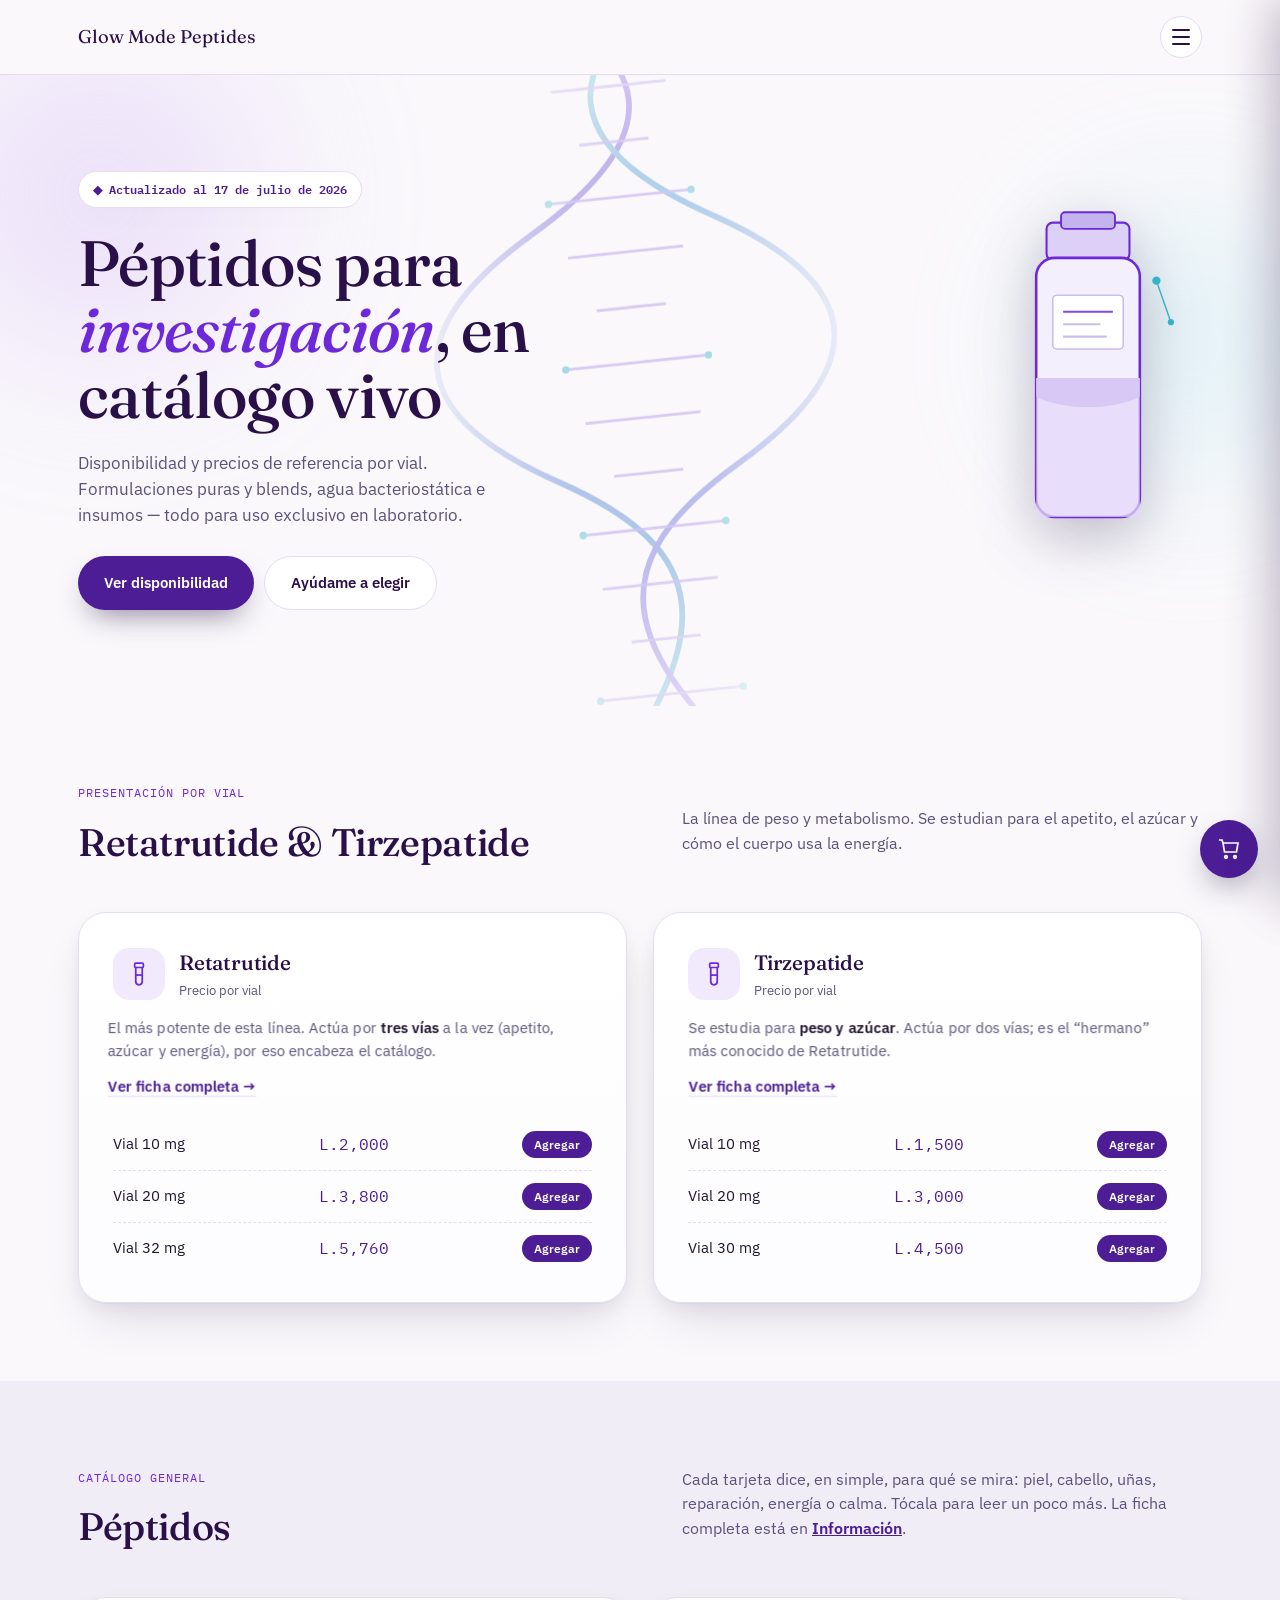
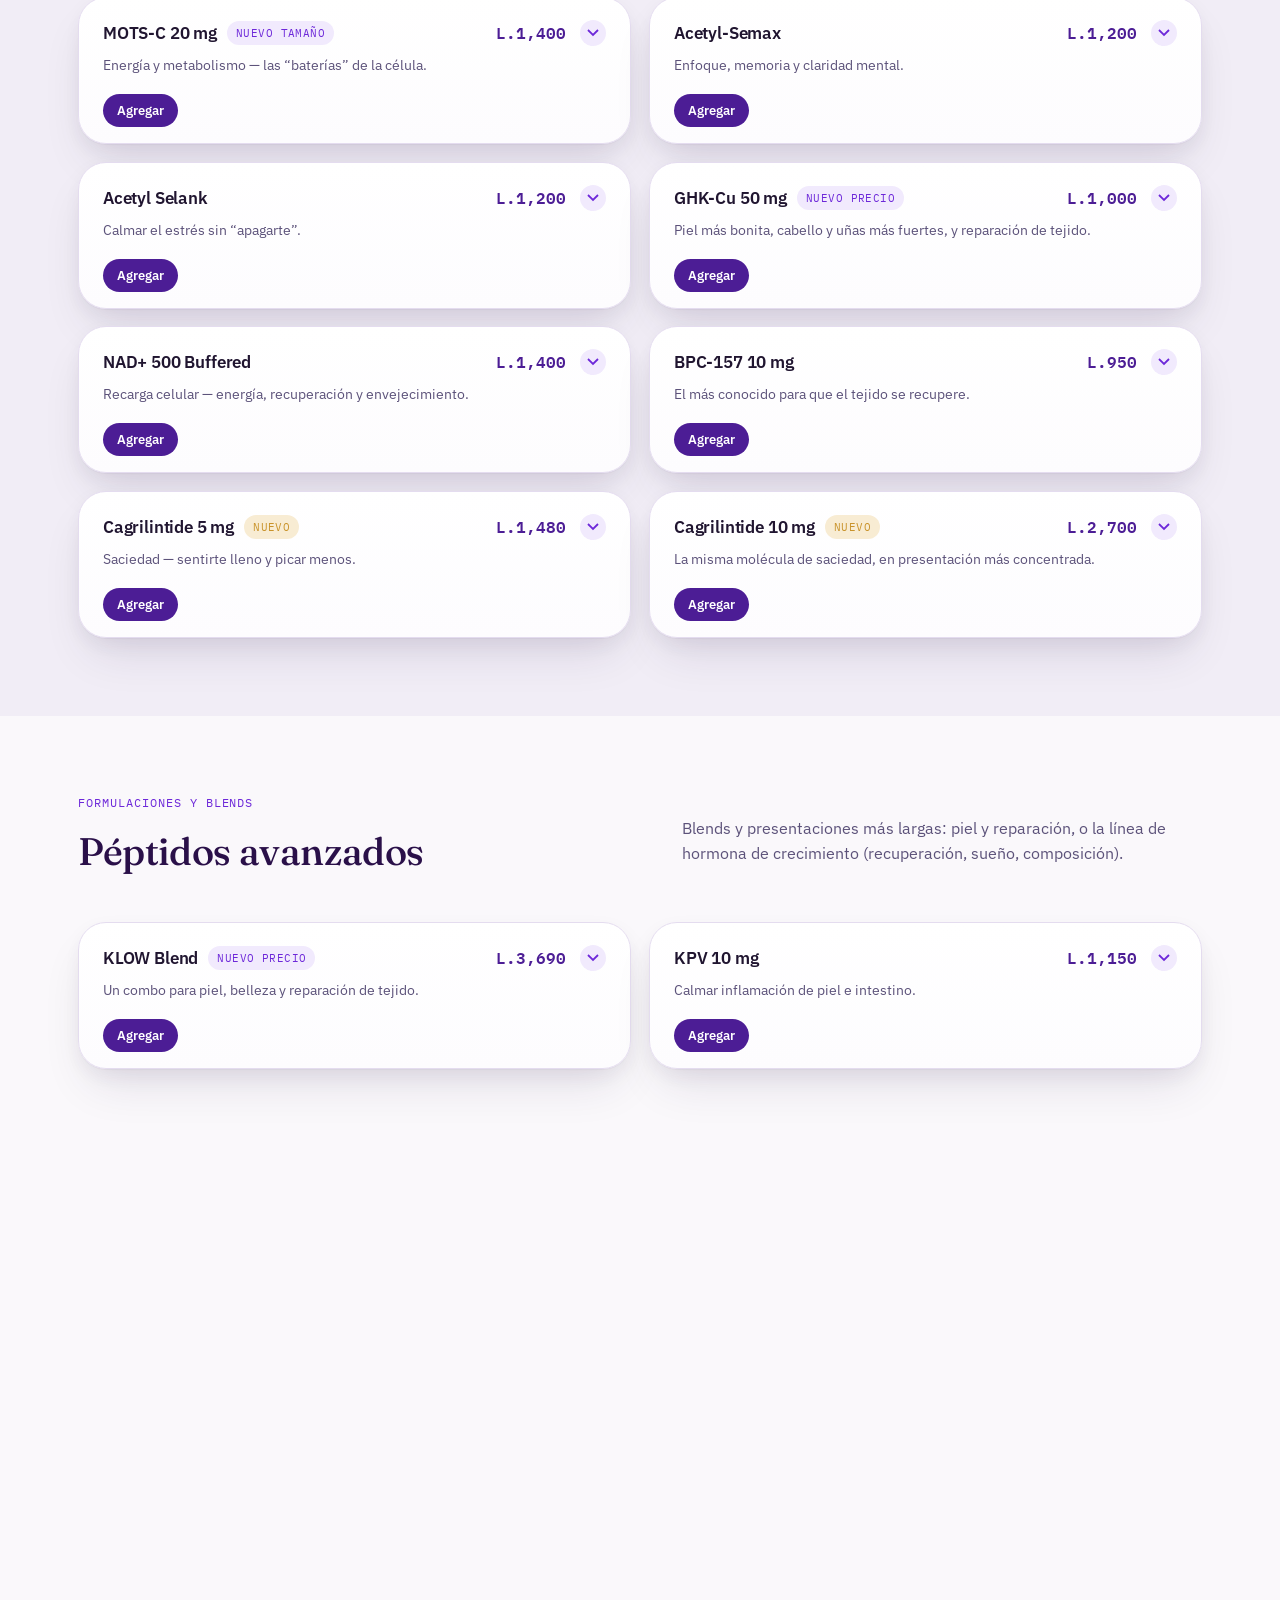
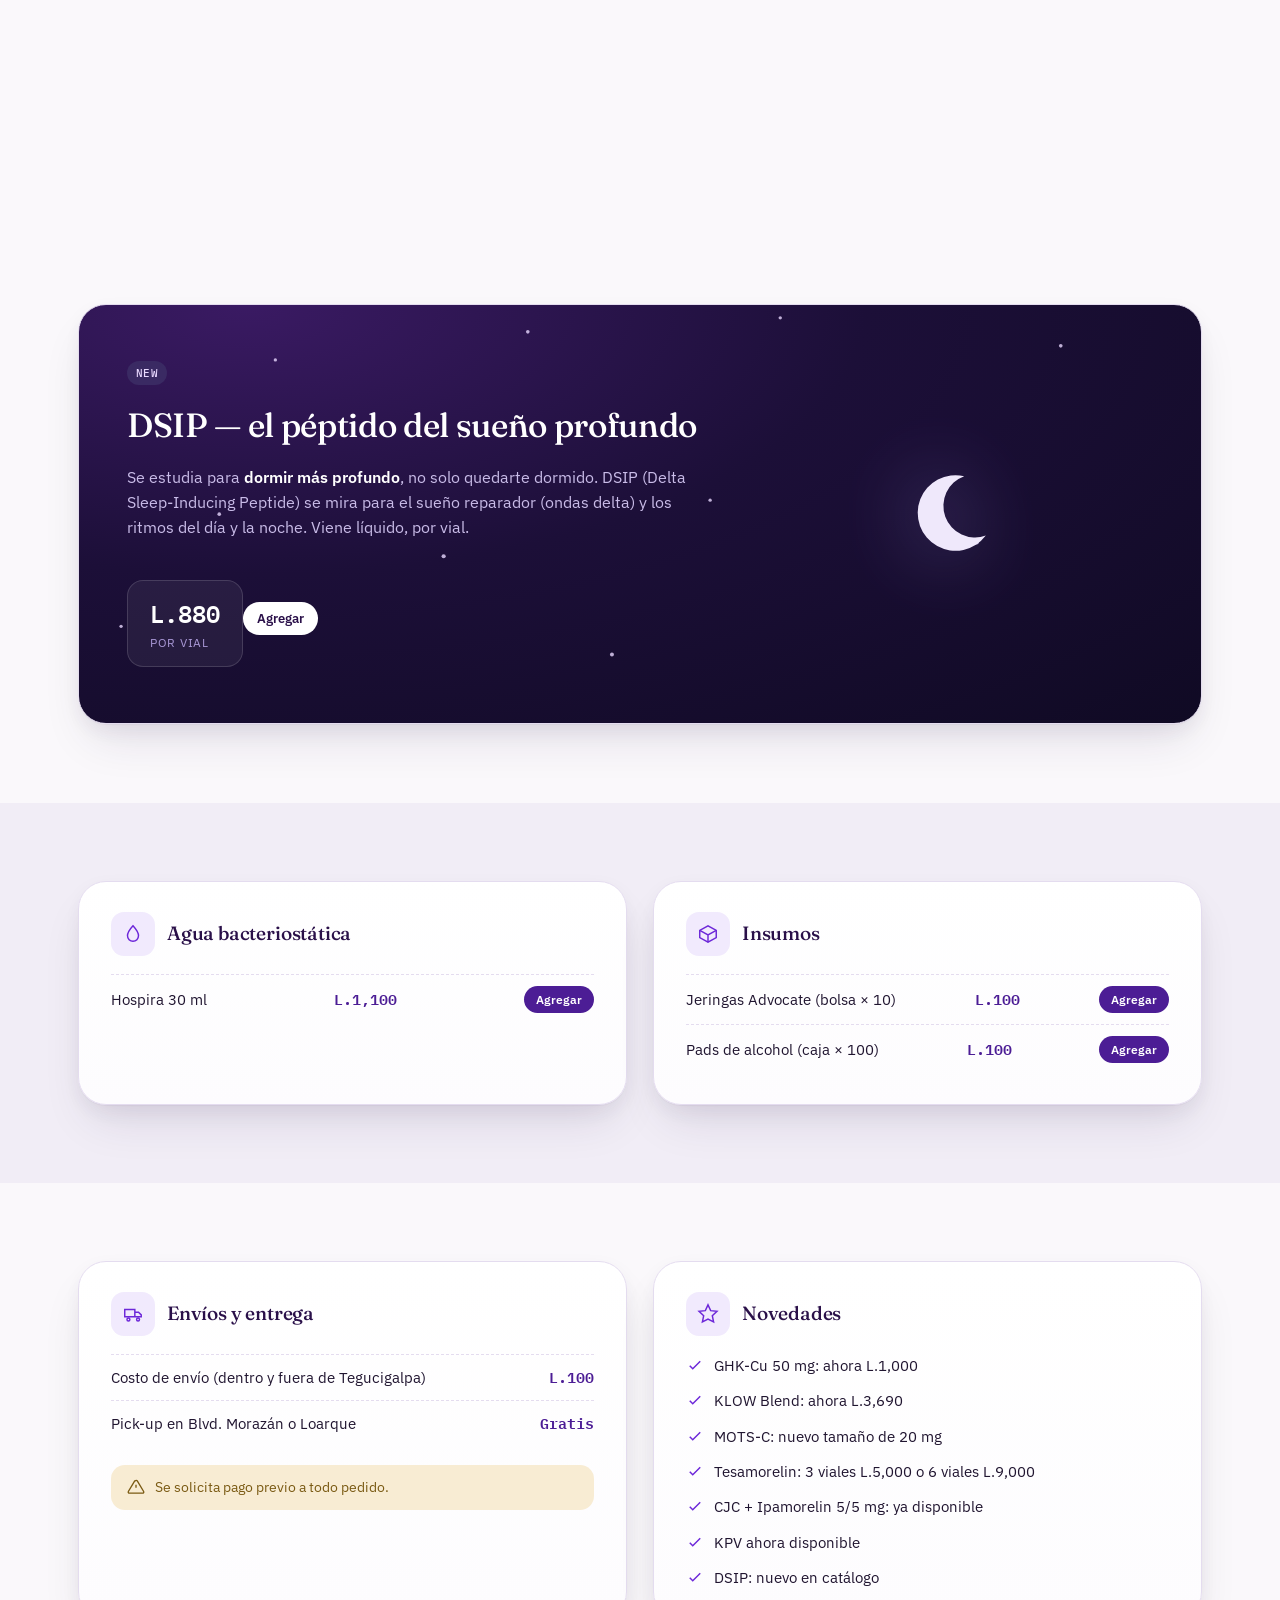
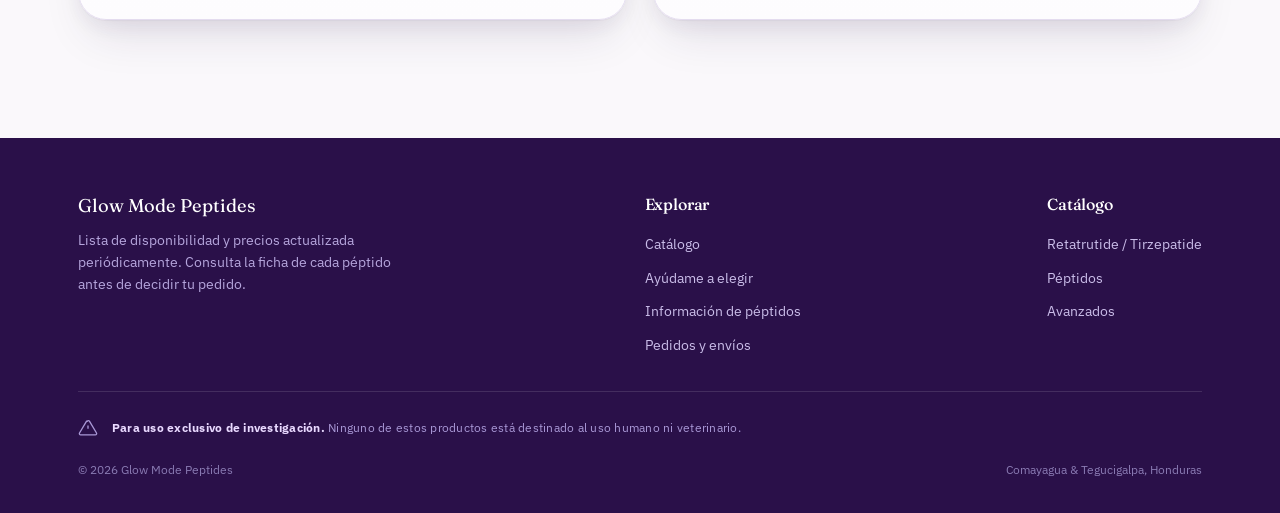
==== commit 7f571656: "Remove the lotus mark from nav and footer Keep the Glow Mode Peptides wordmark only.  Co-authored-by" ====
--- a/index.html
+++ b/index.html
@@ -13,7 +13,6 @@
 <header class="nav">
   <div class="wrap">
     <a href="index.html" class="nav-brand">
-      <svg viewBox="0 0 24 24" fill="none" stroke="currentColor" stroke-width="1.4"><path d="M12 3c2 2.2 3.4 4.3 3.4 6.6A3.4 3.4 0 0 1 12 13a3.4 3.4 0 0 1-3.4-3.4C8.6 7.3 10 5.2 12 3Z"/><path d="M6 21c1.6-3.4 3.8-5.2 6-5.2s4.4 1.8 6 5.2"/><path d="M12 13v3.4"/></svg>
       Glow Mode Peptides
     </a>
     <div class="nav-end">
@@ -474,7 +473,6 @@
     <div class="foot-top">
       <div class="foot-brand">
         <div class="nav-brand" style="color:#fff;">
-          <svg viewBox="0 0 24 24" fill="none" stroke="currentColor" stroke-width="1.4"><path d="M12 3c2 2.2 3.4 4.3 3.4 6.6A3.4 3.4 0 0 1 12 13a3.4 3.4 0 0 1-3.4-3.4C8.6 7.3 10 5.2 12 3Z"/><path d="M6 21c1.6-3.4 3.8-5.2 6-5.2s4.4 1.8 6 5.2"/><path d="M12 13v3.4"/></svg>
           Glow Mode Peptides
         </div>
         <p>Lista de disponibilidad y precios actualizada periódicamente. Consulta la ficha de cada péptido antes de decidir tu pedido.</p>
--- a/styles.css
+++ b/styles.css
@@ -92,14 +92,13 @@
   height: 74px;
 }
 .nav-brand{
-  display:flex; align-items:center; gap:12px;
+  display:flex; align-items:center;
   font-family: var(--font-display);
   font-size: 1.15rem;
   color: var(--violet-900);
   text-decoration:none;
   white-space: nowrap;
 }
-.nav-brand svg{ width:30px; height:30px; flex-shrink:0; }
 .nav-links{
   display:flex; align-items:center; gap: 30px;
   list-style:none; margin:0; padding:0;
@@ -1042,7 +1041,6 @@
   .hero-vial{ width: 228px; }
 }
 @media (max-width: 760px){
-  .nav-brand{ font-size: 1.02rem; gap: 8px; }
   footer .foot-top{ flex-direction:column; gap:26px; }
   .cart-line{ grid-template-columns: 1fr auto; }
   .cart-line-sum, .cart-remove{ grid-row: 2; }
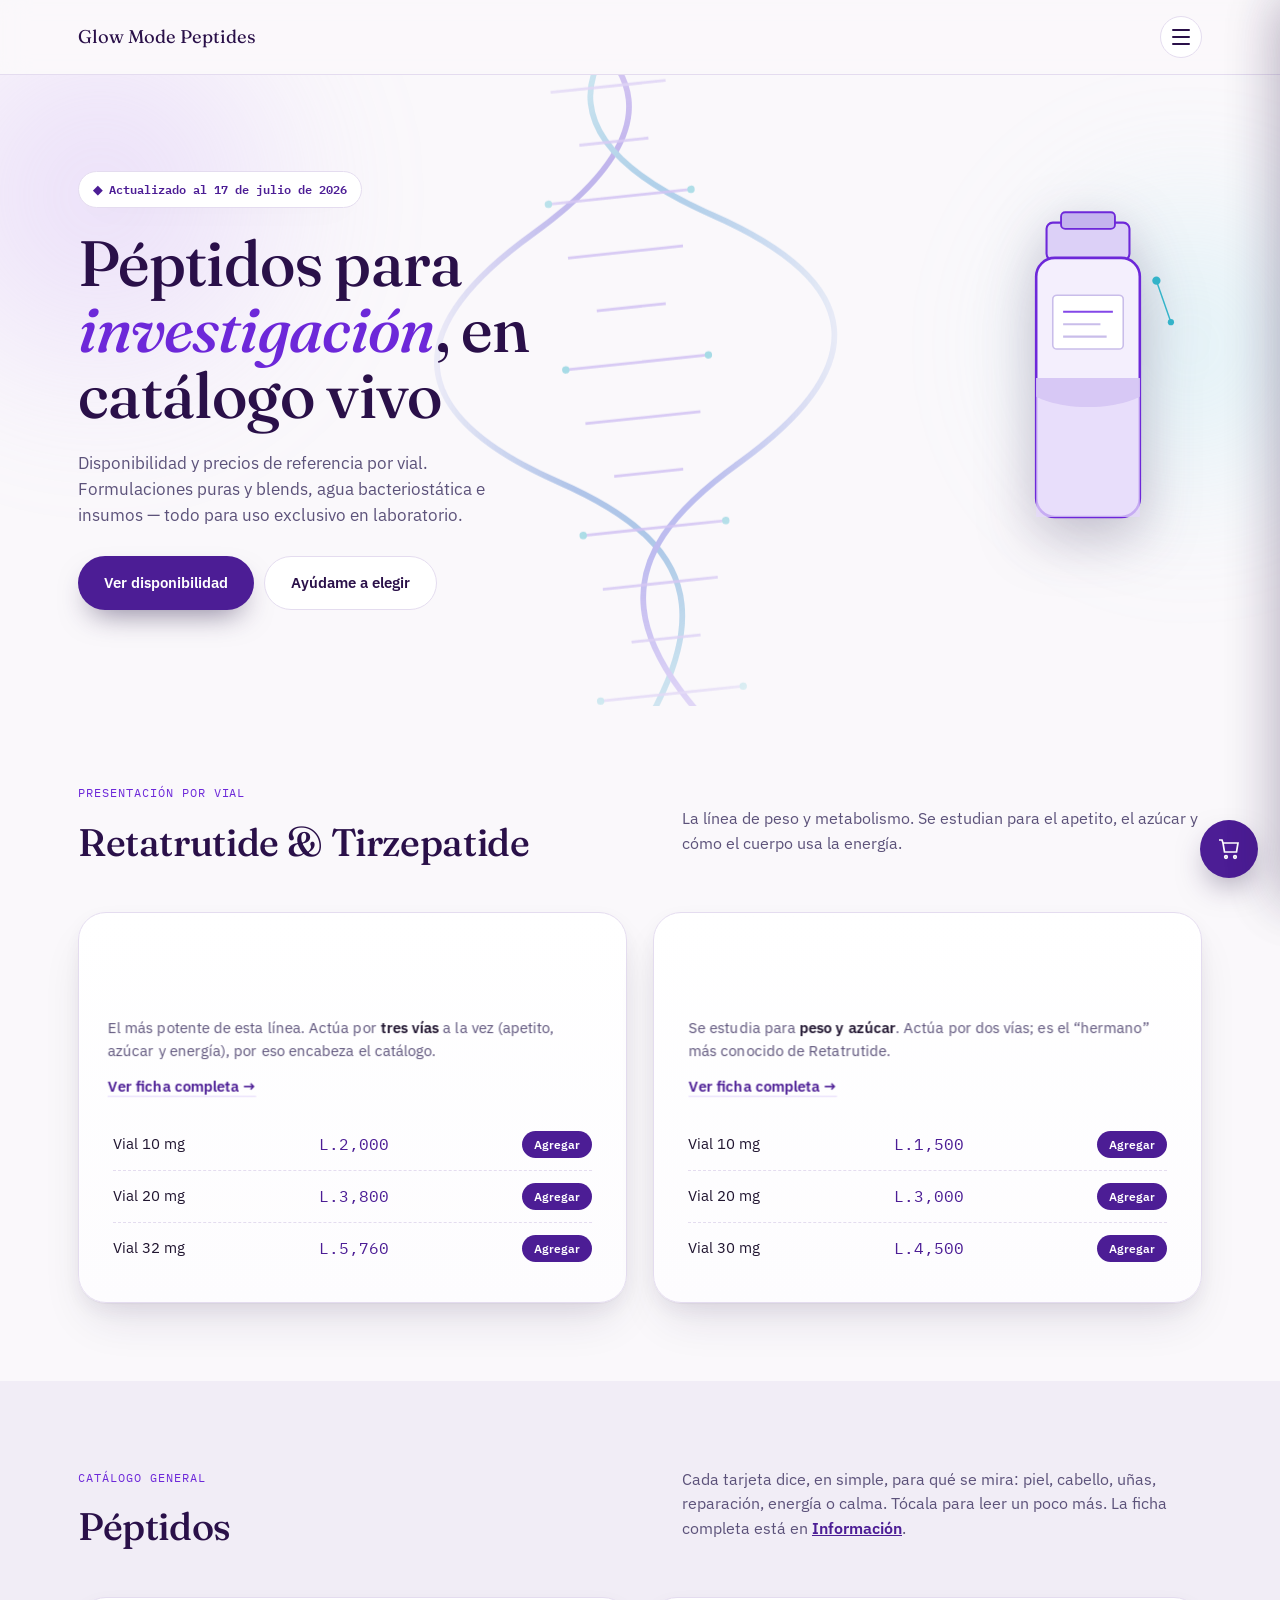
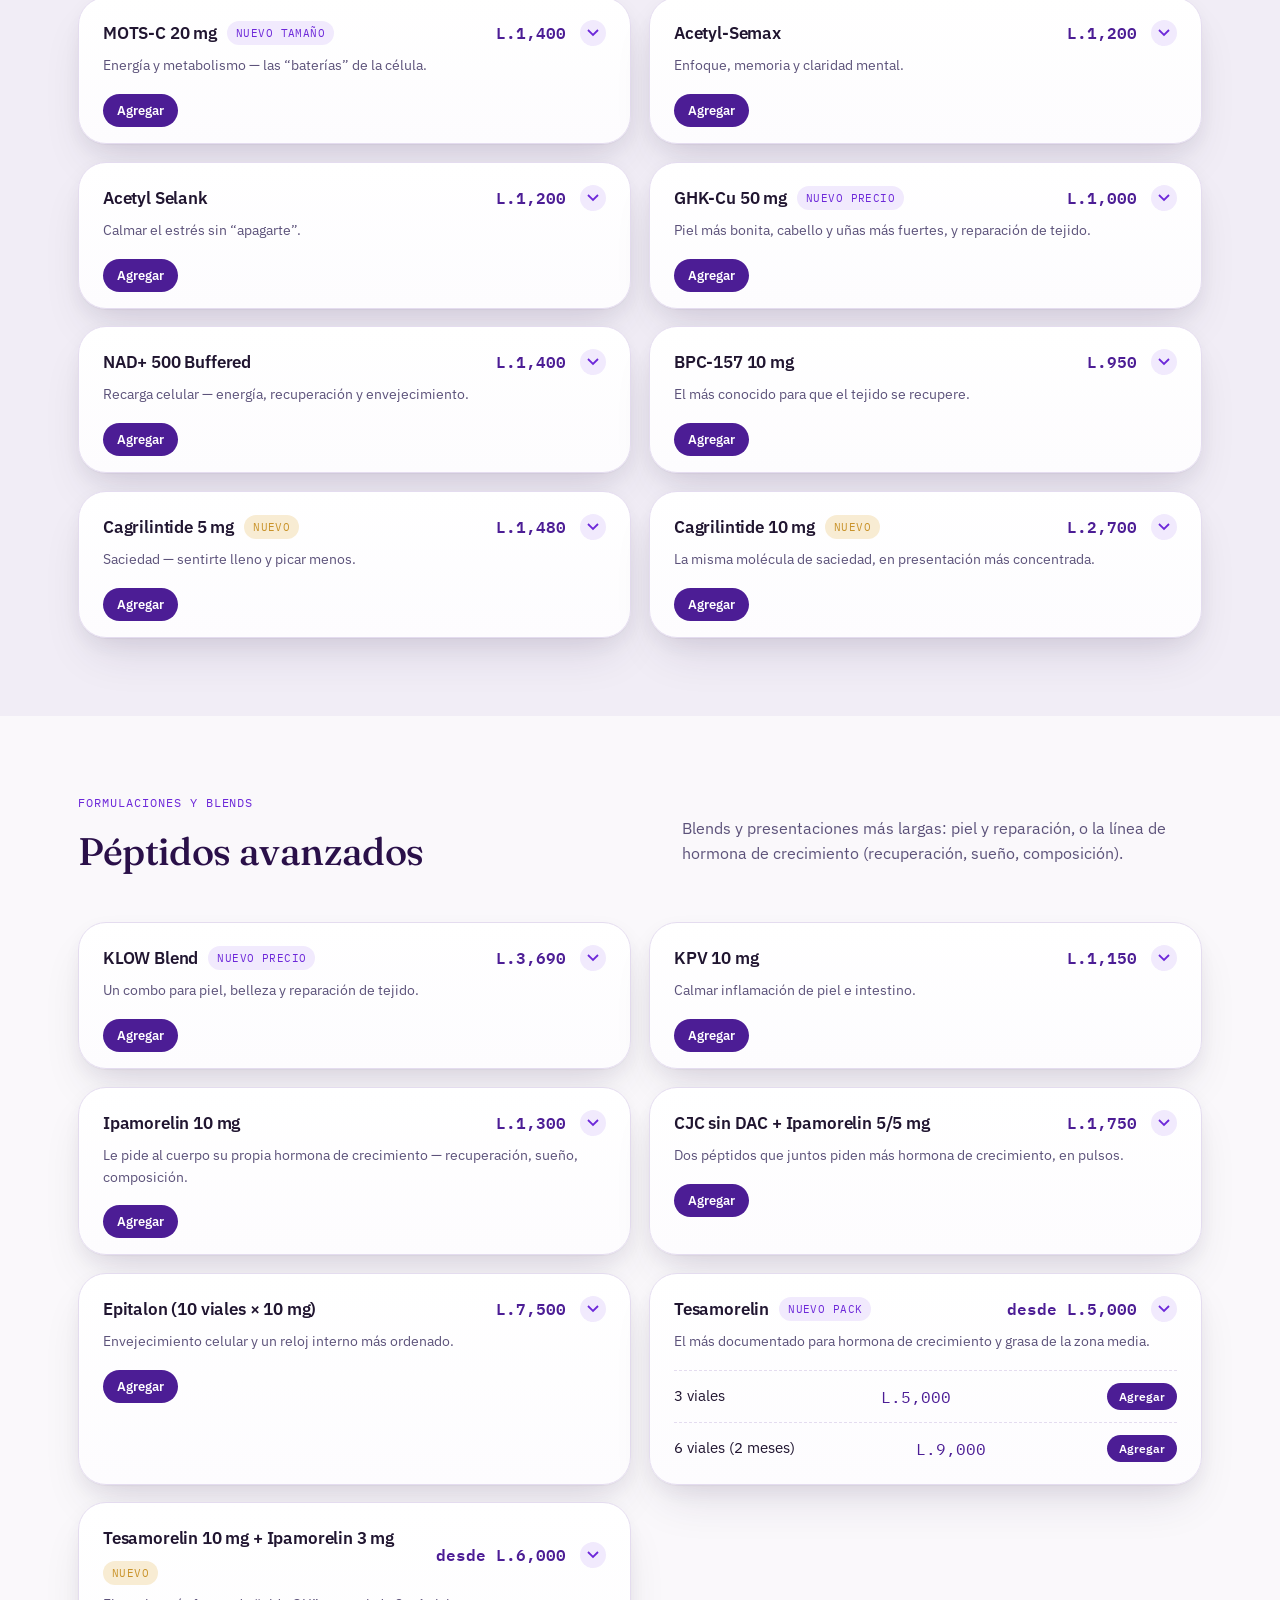
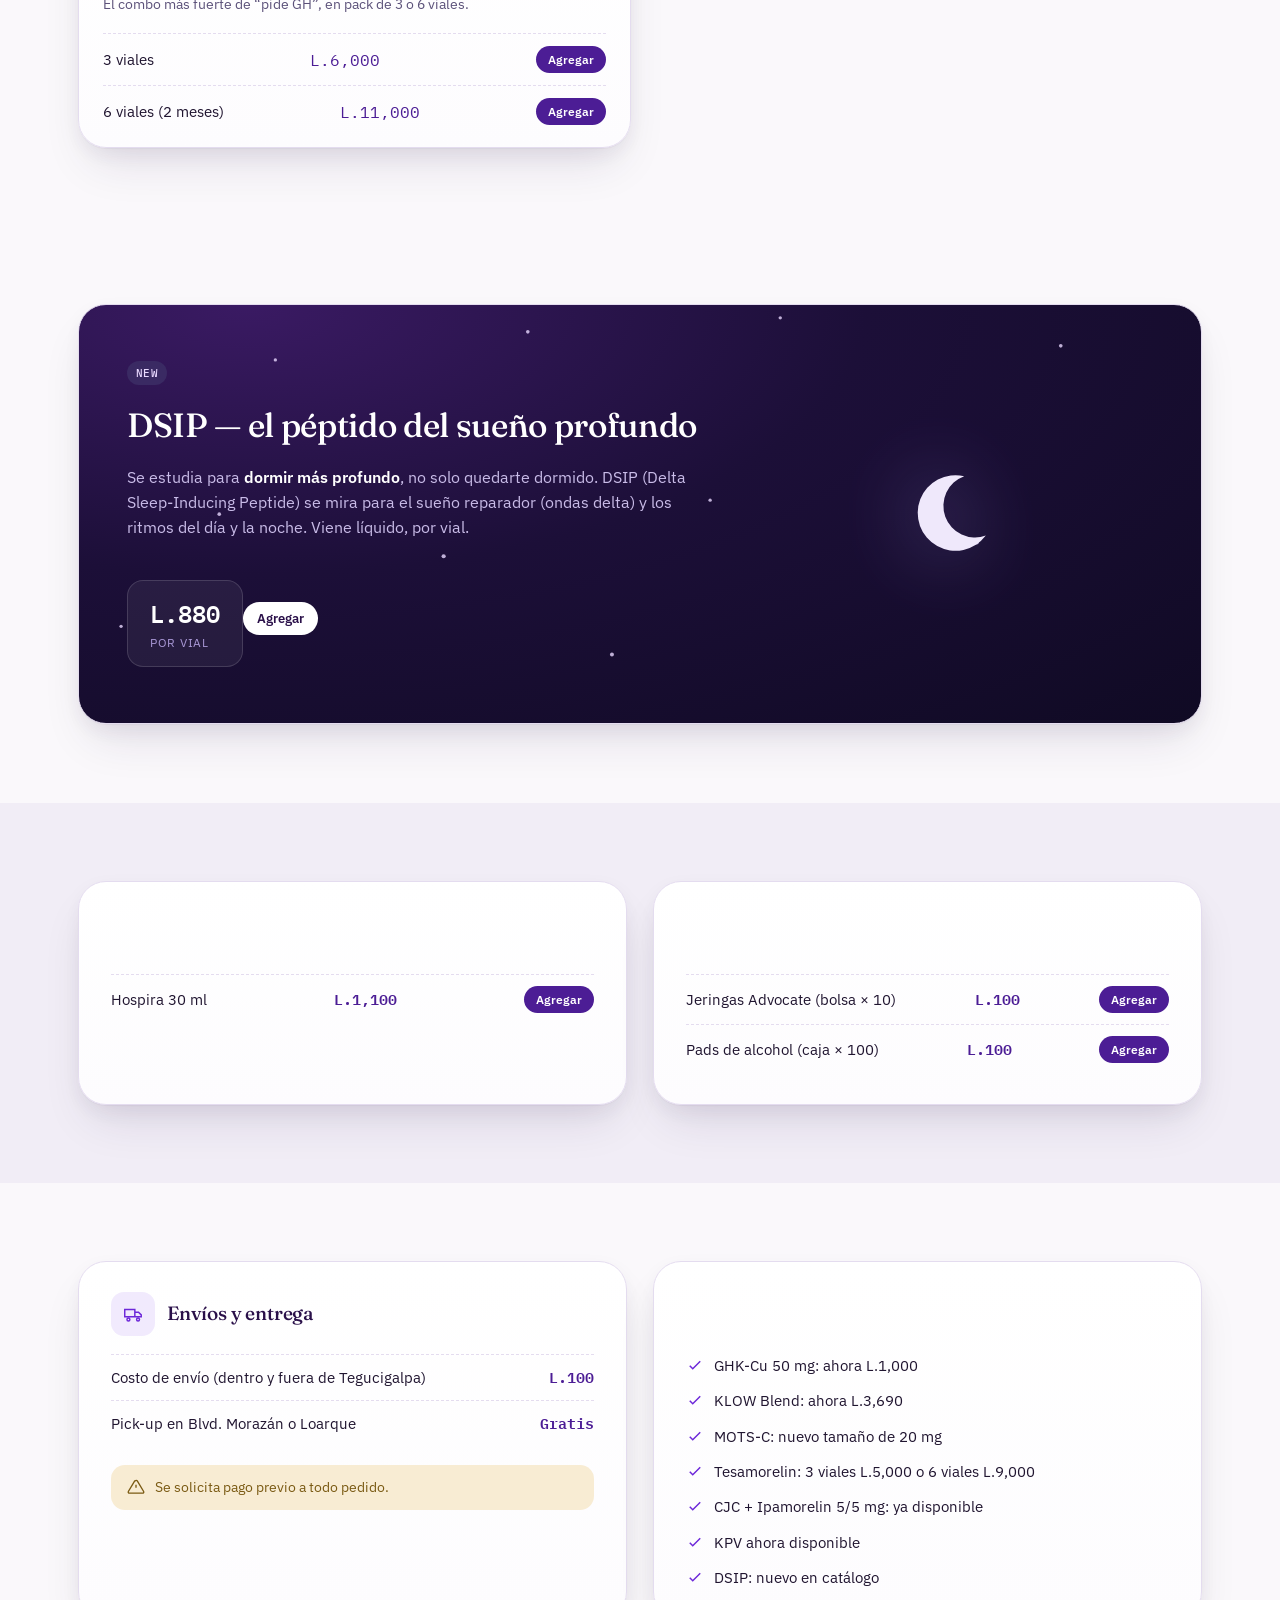
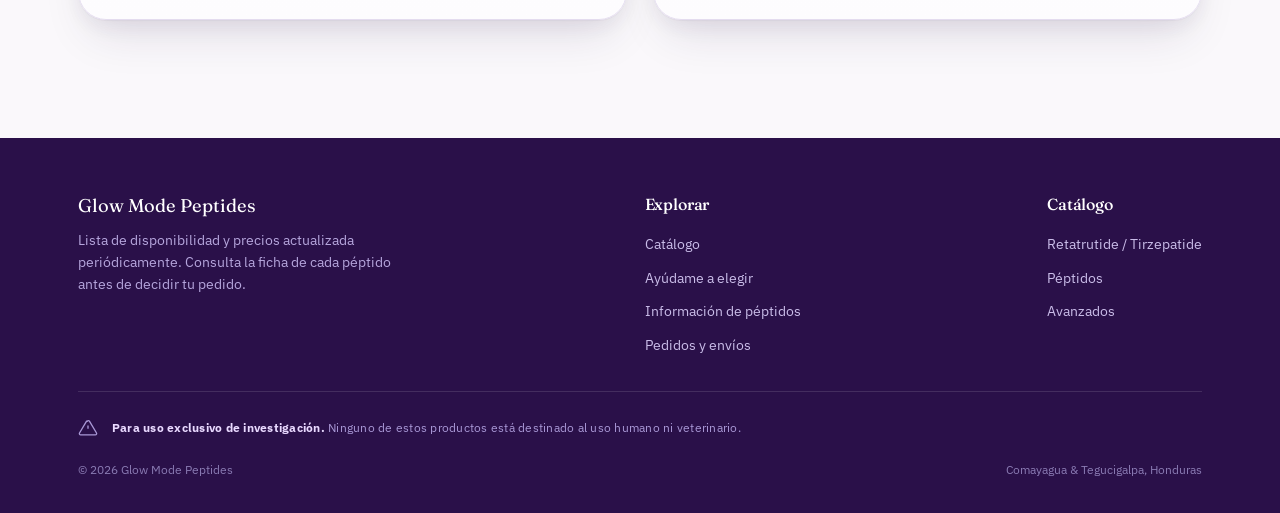
==== commit ab96ff0d: "Set page title and description to Glow Mode Peptides Every page uses the same tab title and meta des" ====
--- a/index.html
+++ b/index.html
@@ -3,8 +3,8 @@
 <head>
 <meta charset="UTF-8">
 <meta name="viewport" content="width=device-width, initial-scale=1.0">
-<title>Glow Mode Peptides · Catálogo · Julio 2026</title>
-<meta name="description" content="Lista de disponibilidad y precios de péptidos para uso exclusivo de investigación. Retatrutide, Tirzepatide, BPC-157, Ipamorelin, DSIP y más.">
+<title>Glow Mode Peptides</title>
+<meta name="description" content="Glow Mode Peptides">
 <link rel="preconnect" href="https://fonts.googleapis.com">
 <link rel="stylesheet" href="styles.css">
 </head>
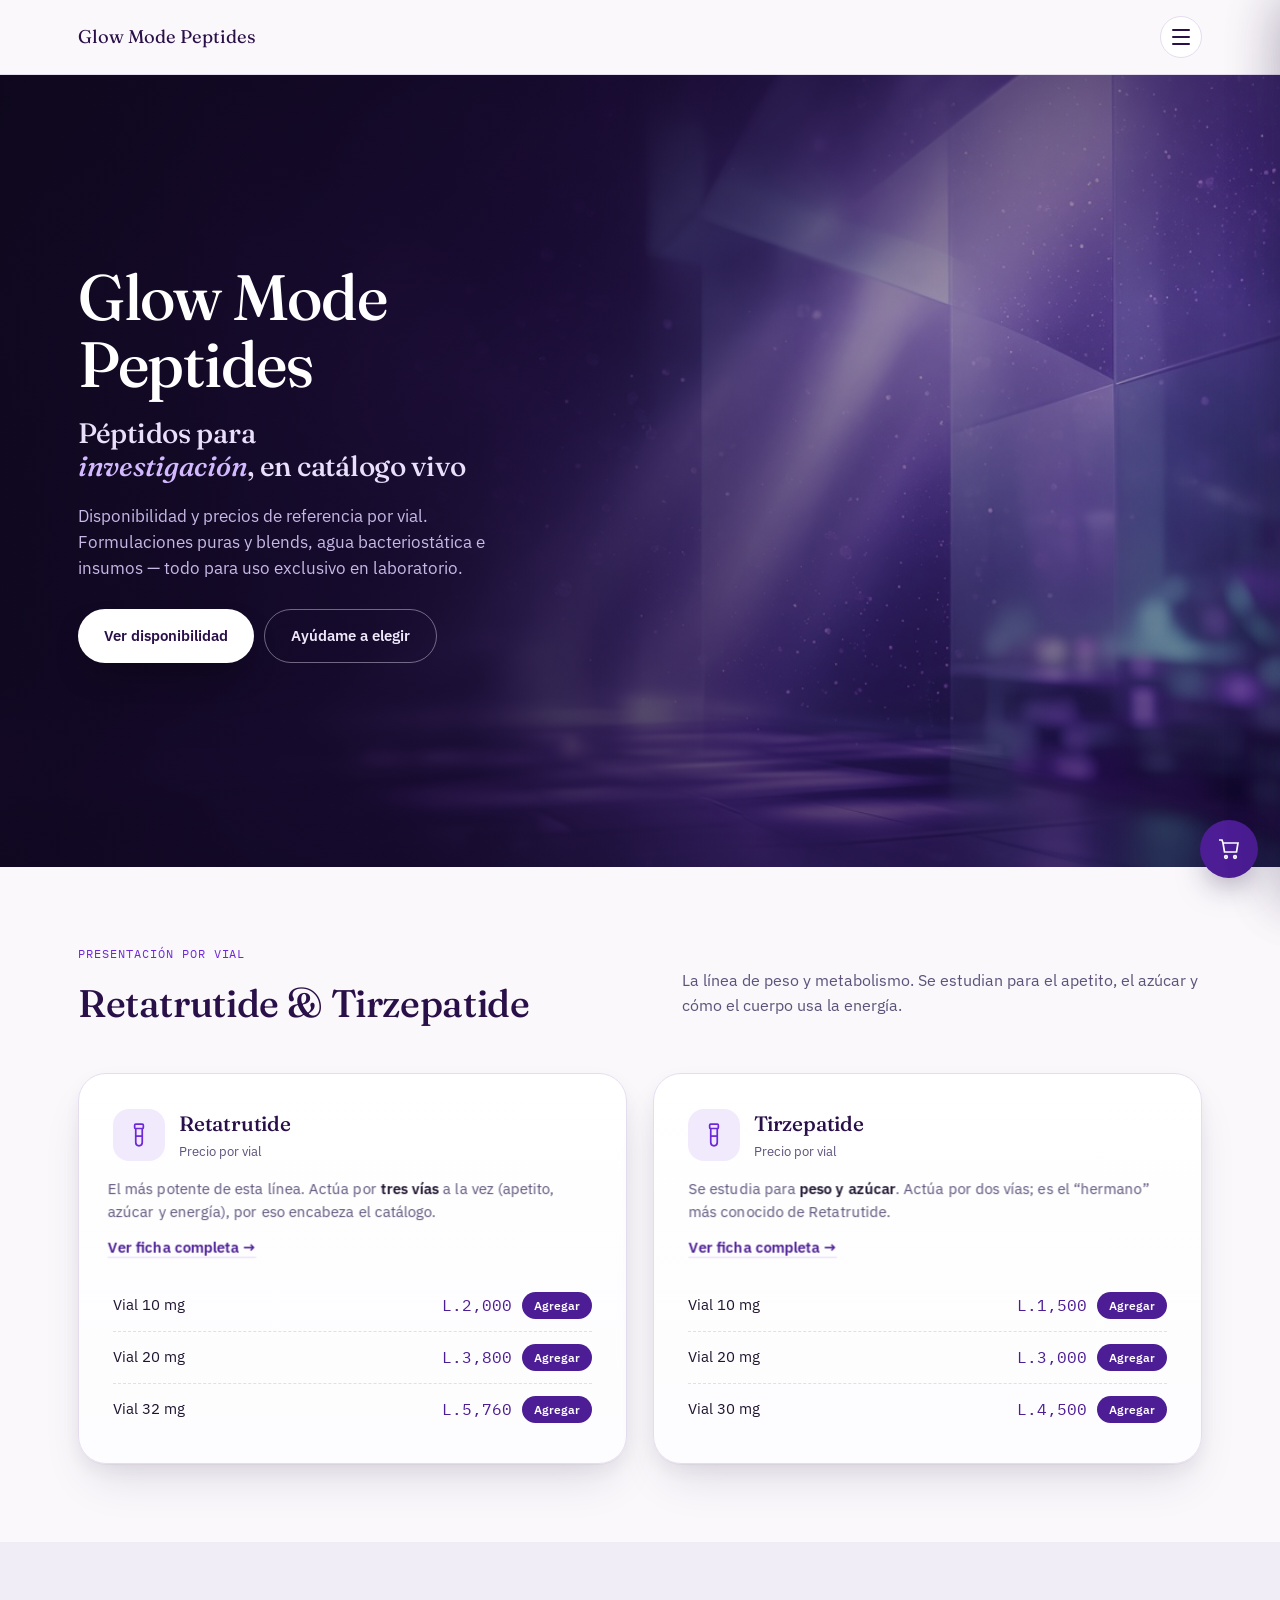
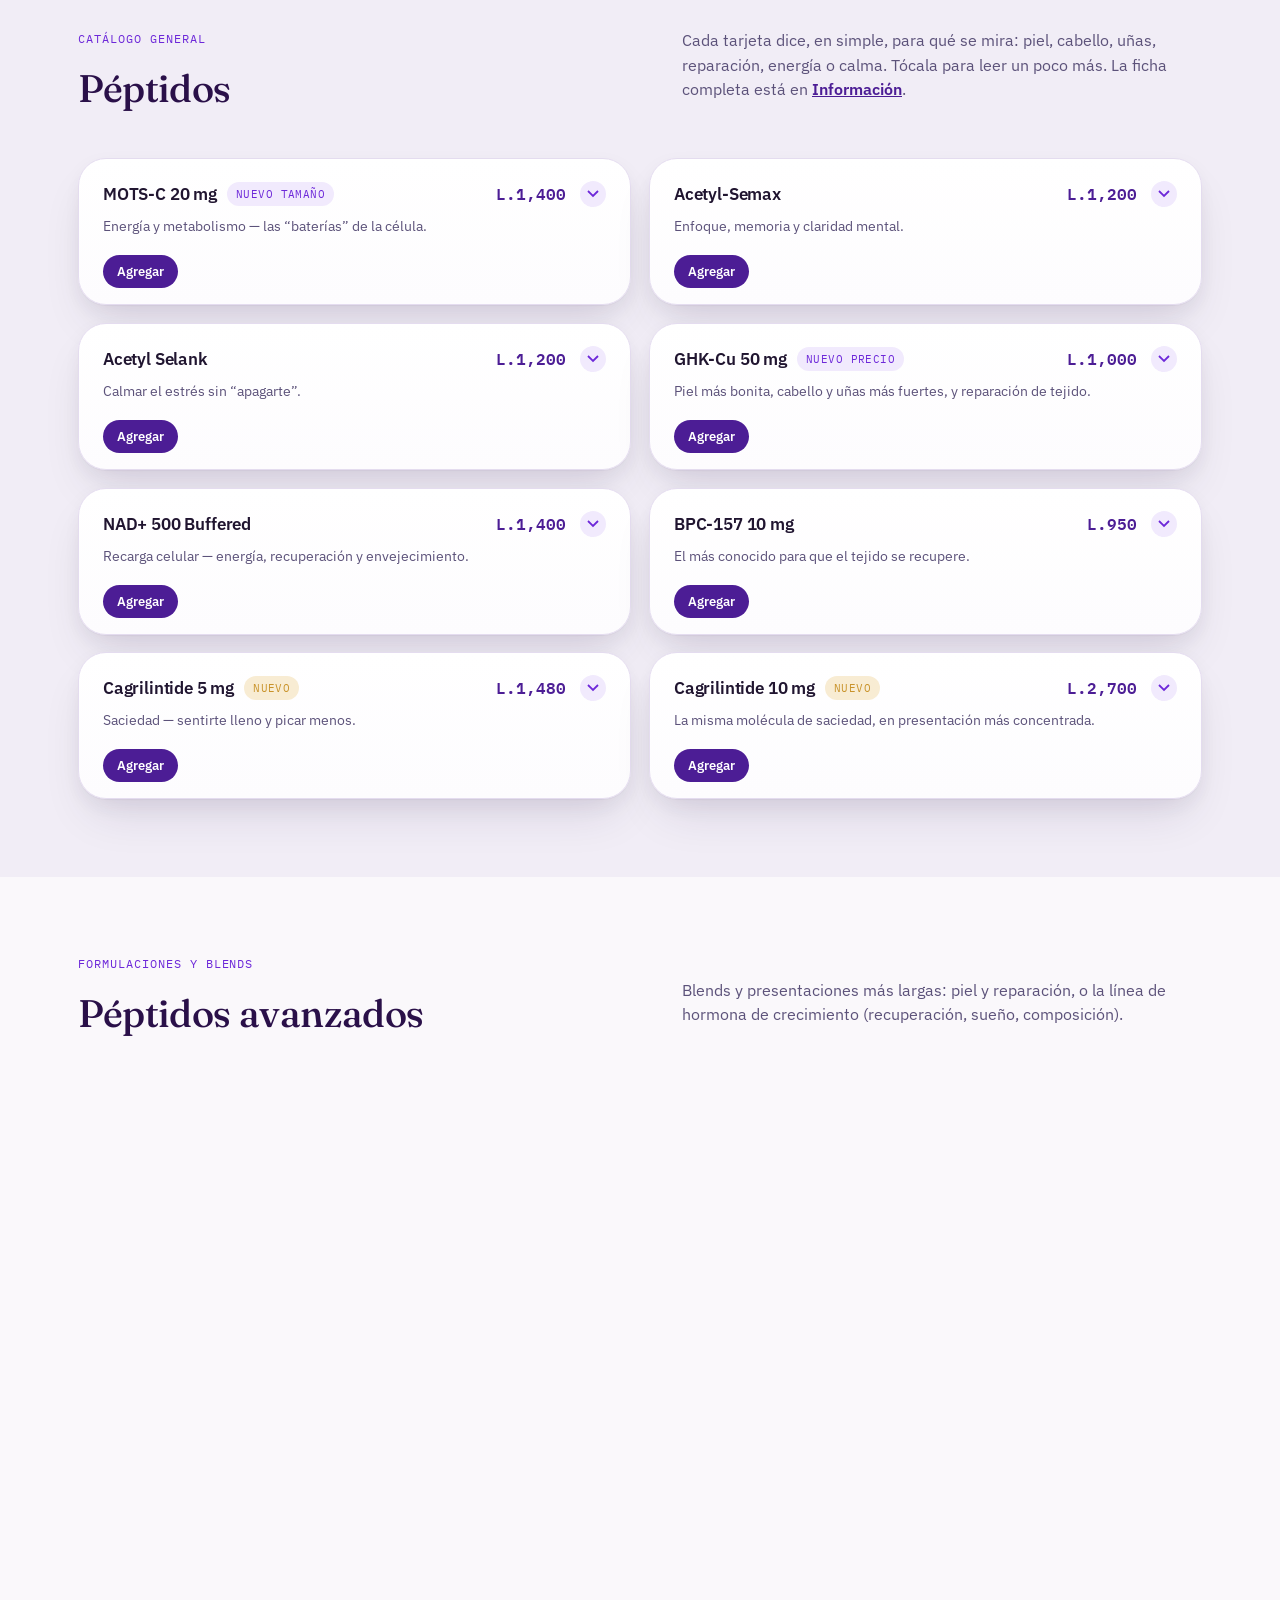
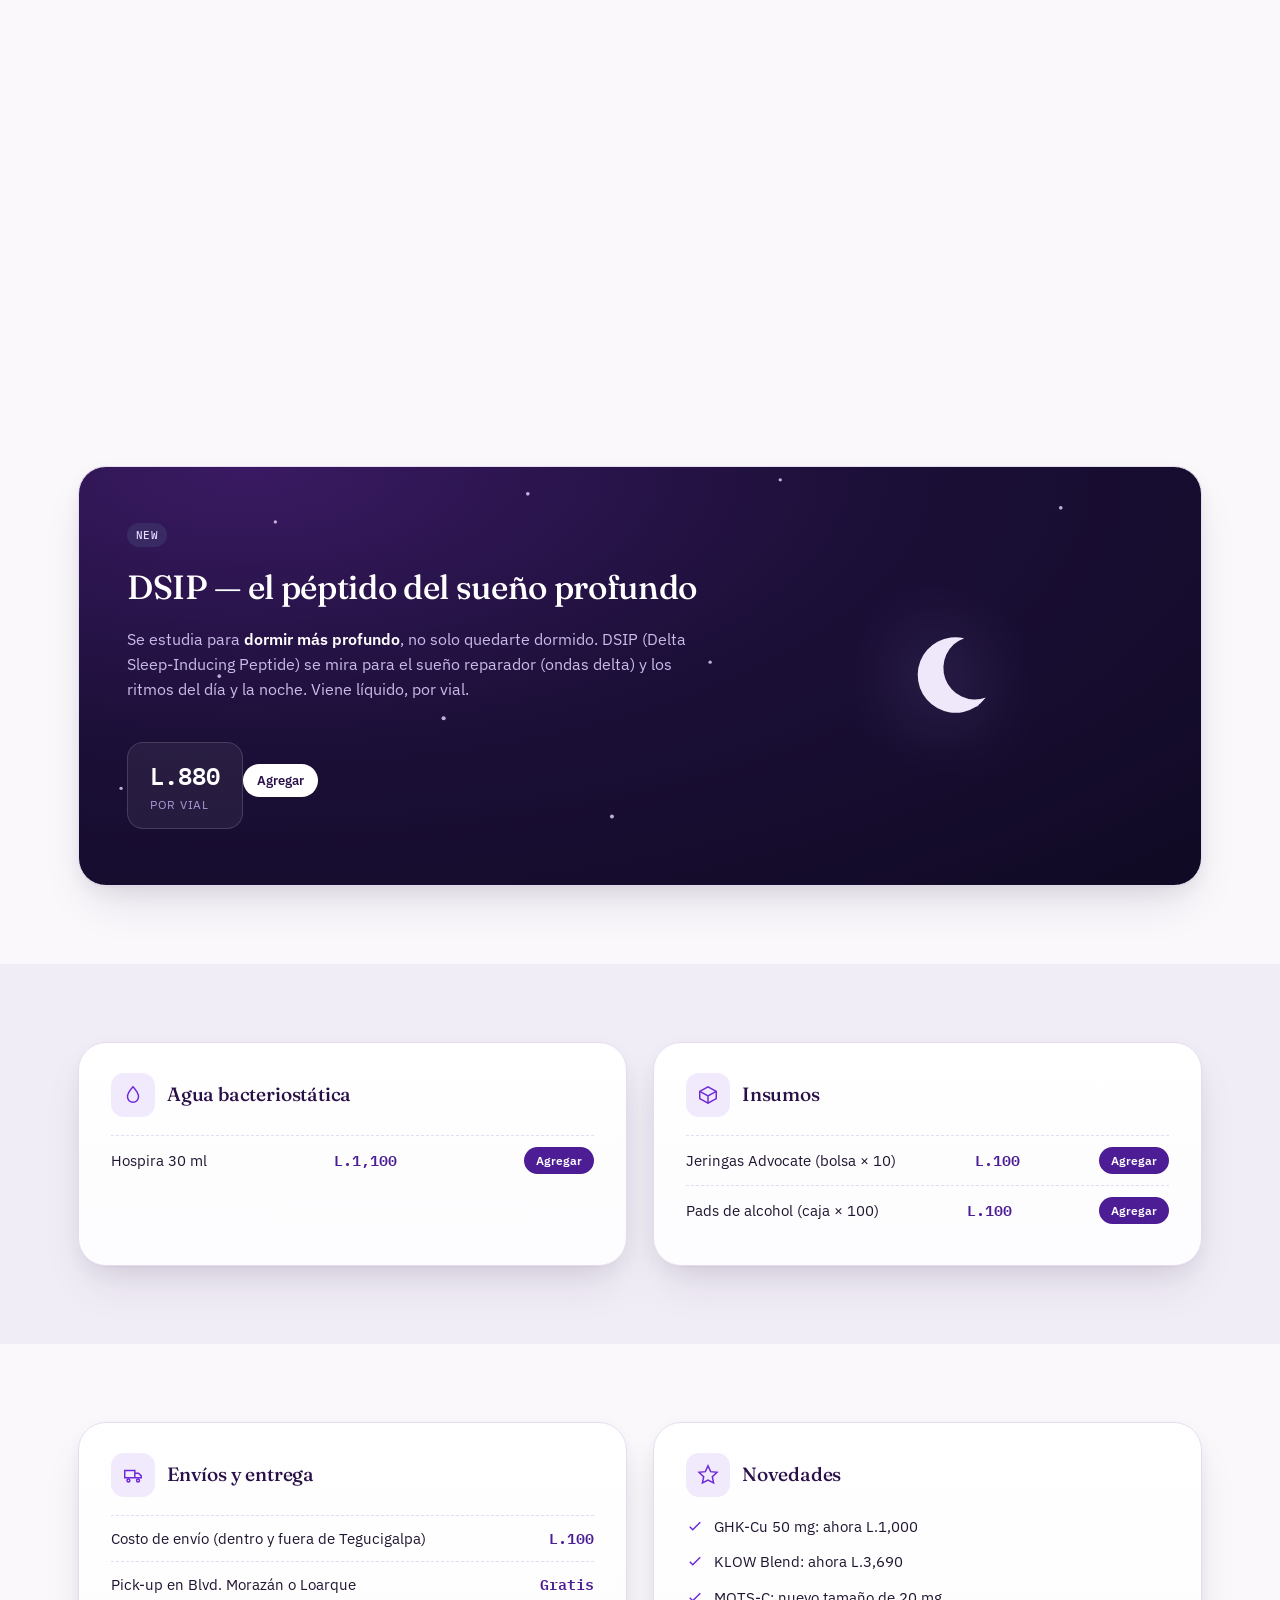
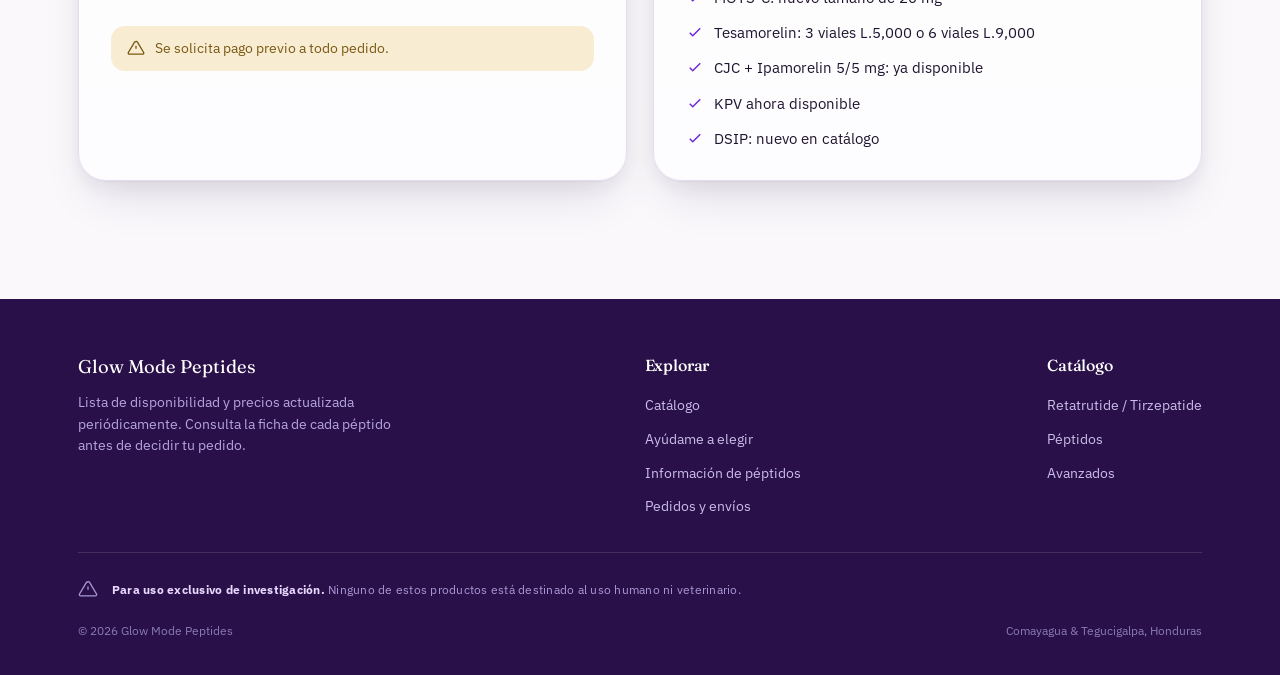
==== commit 18027b56: "Replace DNA and vial hero with full-bleed purple lab image Remove the helix and bottle SVGs, add an " ====
--- a/index.html
+++ b/index.html
@@ -25,47 +25,22 @@
 
 <!-- ============================= HERO ============================= -->
 <section class="hero">
-  <div class="ambient">
-    <div class="blob" style="width:520px;height:520px;left:-160px;top:-140px;background:radial-gradient(circle,#c9a8f5,transparent 70%);"></div>
-    <div class="blob" style="width:420px;height:420px;right:-120px;top:60px;background:radial-gradient(circle,#a6e2ec,transparent 70%);"></div>
-  </div>
-
-  <div class="hero-dna" aria-hidden="true">
-    <div class="hero-dna-shift" data-parallax="0.14">
-    <svg class="helix-inner" viewBox="0 0 240 720" fill="none">
-      <defs>
-        <linearGradient id="strandA" x1="0" y1="0" x2="0" y2="1">
-          <stop offset="0" stop-color="#6d28d9"/>
-          <stop offset="1" stop-color="#34b3c9"/>
-        </linearGradient>
-        <linearGradient id="strandB" x1="0" y1="0" x2="0" y2="1">
-          <stop offset="0" stop-color="#34b3c9"/>
-          <stop offset="1" stop-color="#8347e8"/>
-        </linearGradient>
-      </defs>
-      <path d="M42 8C168 72 168 144 42 216S-84 360 42 432 168 576 42 712" stroke="url(#strandA)" stroke-width="5" stroke-linecap="round"/>
-      <path d="M198 8C72 72 72 144 198 216S324 360 198 432 72 576 198 712" stroke="url(#strandB)" stroke-width="5" stroke-linecap="round"/>
-      <g stroke="#9b7ae8" stroke-width="2.4" opacity=".85">
-        <path d="M58 48 182 48"/><path d="M70 96 170 96"/><path d="M90 144 150 144"/>
-        <path d="M58 192 182 192"/><path d="M70 240 170 240"/><path d="M90 288 150 288"/>
-        <path d="M58 336 182 336"/><path d="M70 384 170 384"/><path d="M90 432 150 432"/>
-        <path d="M58 480 182 480"/><path d="M70 528 170 528"/><path d="M90 576 150 576"/>
-        <path d="M58 624 182 624"/><path d="M70 672 170 672"/>
-      </g>
-      <g fill="#34b3c9">
-        <circle cx="58" cy="48" r="3.2"/><circle cx="182" cy="48" r="3.2"/>
-        <circle cx="58" cy="192" r="3.2"/><circle cx="182" cy="192" r="3.2"/>
-        <circle cx="58" cy="336" r="3.2"/><circle cx="182" cy="336" r="3.2"/>
-        <circle cx="58" cy="480" r="3.2"/><circle cx="182" cy="480" r="3.2"/>
-        <circle cx="58" cy="624" r="3.2"/><circle cx="182" cy="624" r="3.2"/>
-      </g>
-    </svg>
-    </div>
-  </div>
+  <div class="hero-media" aria-hidden="true">
+    <img
+      class="hero-media-img"
+      src="images/hero-lab-atmosphere.jpg"
+      alt=""
+      width="1280"
+      height="720"
+      fetchpriority="high"
+      decoding="async"
+    >
+  </div>
+  <div class="hero-veil" aria-hidden="true"></div>
 
   <div class="wrap hero-inner">
     <div class="hero-copy">
-      <span class="hero-eyebrow mono">◆ Actualizado al 17 de julio de 2026</span>
+      <p class="hero-brand">Glow Mode Peptides</p>
       <h1>Péptidos para<br><em>investigación</em>, en catálogo vivo</h1>
       <p class="lede">Disponibilidad y precios de referencia por vial. Formulaciones puras y blends, agua bacteriostática e insumos — todo para uso exclusivo en laboratorio.</p>
       <div class="hero-actions">
@@ -73,21 +48,6 @@
         <a href="quiz.html" class="btn btn-ghost">Ayúdame a elegir</a>
       </div>
     </div>
-
-    <svg class="hero-vial" viewBox="0 0 220 360" fill="none" aria-hidden="true">
-      <rect x="70" y="18" width="80" height="36" rx="6" fill="#dcd0f7" stroke="#6d28d9" stroke-width="2"/>
-      <rect x="84" y="8" width="52" height="16" rx="4" fill="#c4b4ee" stroke="#6d28d9" stroke-width="1.8"/>
-      <rect x="60" y="52" width="100" height="250" rx="18" fill="#f4effd" stroke="#6d28d9" stroke-width="2.5"/>
-      <rect x="60" y="168" width="100" height="134" rx="0" fill="#e4d9fb" opacity=".75"/>
-      <path d="M60 168h100v18c0 0-18 10-50 10S60 186 60 186V168Z" fill="#d5c6f4" opacity=".9"/>
-      <rect x="76" y="88" width="68" height="52" rx="4" fill="#fff" stroke="#c9bdea" stroke-width="1.5"/>
-      <line x1="86" y1="104" x2="134" y2="104" stroke="#8347e8" stroke-width="2"/>
-      <line x1="86" y1="116" x2="122" y2="116" stroke="#c9bdea" stroke-width="2"/>
-      <line x1="86" y1="128" x2="128" y2="128" stroke="#c9bdea" stroke-width="2"/>
-      <circle cx="176" cy="74" r="4" fill="#34b3c9"/>
-      <circle cx="190" cy="114" r="3" fill="#34b3c9"/>
-      <line x1="176" y1="74" x2="190" y2="114" stroke="#34b3c9" stroke-width="1.4"/>
-    </svg>
   </div>
 </section>
 
--- a/styles.css
+++ b/styles.css
@@ -75,6 +75,7 @@
 /* prefers-reduced-motion --------------------------------------------------*/
 @media (prefers-reduced-motion: reduce){
   *{ animation-duration: 0.01ms !important; animation-iteration-count: 1 !important; transition-duration: 0.01ms !important; scroll-behavior:auto !important; }
+  .hero-media-img{ animation: none !important; transform: none; }
 }
 
 /* ==========================================================================
@@ -264,82 +265,88 @@
   opacity: .35;
 }
 
-.hero-dna{
-  position:absolute;
-  left: 50%;
-  top: 50%;
-  width: min(88vw, 340px);
-  height: 118%;
-  z-index: 0;
-  pointer-events: none;
-  transform: translate(-50%, -50%);
-  -webkit-mask-image: radial-gradient(ellipse 72% 78% at 50% 48%, #000 28%, transparent 78%);
-  mask-image: radial-gradient(ellipse 72% 78% at 50% 48%, #000 28%, transparent 78%);
-}
-.hero-dna-shift{
-  width: 100%;
-  height: 100%;
-}
-.helix-inner{
-  width: 100%;
-  height: 100%;
-  opacity: .5;
-  transform: rotate(-6deg);
-  transform-origin: center;
-}
-
 /* ==========================================================================
    HERO
    ========================================================================== */
 .hero{
   position:relative;
-  padding: 48px 0 56px;
+  min-height: min(92svh, 820px);
+  display:flex;
+  align-items: center;
+  padding: 56px 0 72px;
   overflow:hidden;
+  color: #efe8fb;
+  background: #12081f;
+}
+.hero-media{
+  position:absolute;
+  inset:0;
+  z-index:0;
+  pointer-events:none;
+  overflow:hidden;
+}
+.hero-media-img{
+  width:100%;
+  height:100%;
+  max-width:none;
+  object-fit: cover;
+  object-position: 68% center;
+  transform: scale(1.04);
+  animation: hero-drift 18s ease-in-out infinite alternate;
+}
+.hero-veil{
+  position:absolute;
+  inset:0;
+  z-index:1;
+  pointer-events:none;
+  background:
+    linear-gradient(105deg,
+      rgba(14, 8, 28, .92) 0%,
+      rgba(20, 10, 40, .78) 36%,
+      rgba(26, 12, 52, .42) 62%,
+      rgba(26, 12, 52, .22) 100%),
+    linear-gradient(180deg, rgba(14, 8, 28, .28) 0%, transparent 30%, rgba(14, 8, 28, .45) 100%);
 }
 .hero-inner{
   position:relative;
   z-index:2;
-  display:grid;
-  grid-template-columns: minmax(0, 1fr) auto;
-  align-items: center;
-  gap: 8px 10px;
-}
-.hero-copy{ min-width: 0; }
-.hero-eyebrow{
-  display:inline-flex; align-items:center; gap:10px;
-  background:#fff;
-  border:1px solid var(--line);
-  padding: 8px 14px;
-  border-radius:999px;
-  font-family: var(--font-mono);
-  font-size: clamp(0.68rem, 2.8vw, 0.78rem);
-  color: var(--violet-700);
-  box-shadow: 0 10px 30px -18px hsl(var(--shadow-color) / .4);
-  opacity:0; animation: rise .7s ease forwards;
-  max-width: 100%;
+  width:100%;
+}
+.hero-copy{ min-width: 0; max-width: 34rem; }
+.hero-brand{
+  margin:0;
+  font-family: var(--font-display);
+  font-size: clamp(2.35rem, 9vw, 3.6rem);
+  font-weight: 500;
+  line-height: 1.05;
+  letter-spacing: -0.02em;
+  color: #fff;
+  opacity:0; animation: rise .75s ease forwards;
 }
 .hero h1{
-  font-size: clamp(2.15rem, 10vw, 3.2rem);
-  line-height: 1.03;
-  margin-top: 22px;
-  max-width: 13ch;
-  opacity:0; animation: rise .8s .1s ease forwards;
+  font-size: clamp(1.35rem, 4.8vw, 1.85rem);
+  line-height: 1.2;
+  margin-top: 18px;
+  max-width: 22ch;
+  color: #e9dffb;
+  font-weight: 500;
+  opacity:0; animation: rise .8s .12s ease forwards;
 }
 .hero h1 em{
   font-style: italic;
-  color: var(--violet-600);
+  color: #d2b8ff;
 }
 .hero p.lede{
-  margin-top: 22px;
-  max-width: 46ch;
+  margin-top: 20px;
+  max-width: 42ch;
   font-size: 1.05rem;
-  color: var(--ink-soft);
-  opacity:0; animation: rise .8s .22s ease forwards;
+  color: #c7b8e6;
+  opacity:0; animation: rise .8s .24s ease forwards;
 }
 .hero-actions{
   margin-top: 28px;
   display:flex; gap:10px; flex-wrap:wrap;
-  opacity:0; animation: rise .8s .32s ease forwards;
+  opacity:0; animation: rise .8s .34s ease forwards;
 }
 .btn{
   display:inline-flex; align-items:center; gap:8px;
@@ -348,7 +355,7 @@
   font-weight:600;
   font-size:0.95rem;
   text-decoration:none;
-  transition: transform .3s cubic-bezier(.2,.8,.2,1), box-shadow .3s ease, background .3s ease;
+  transition: transform .3s cubic-bezier(.2,.8,.2,1), box-shadow .3s ease, background .3s ease, border-color .3s ease, color .3s ease;
 }
 .btn-primary{
   background: var(--violet-700); color:#fff;
@@ -361,13 +368,28 @@
 }
 .btn-ghost:hover{ transform: translateY(-3px); border-color: var(--violet-500); }
 
-.hero-vial{
-  display:block;
-  width: min(32vw, 132px);
-  height: auto;
-  flex-shrink: 0;
-  pointer-events: none;
-  filter: drop-shadow(0 18px 28px hsl(var(--shadow-color) / .28));
+.hero .btn-primary{
+  background: #fff;
+  color: var(--violet-900);
+  box-shadow: 0 16px 34px -16px rgba(0,0,0,.55);
+}
+.hero .btn-primary:hover{
+  background: #f1eafd;
+  color: var(--violet-900);
+}
+.hero .btn-ghost{
+  background: transparent;
+  color: #efe8fb;
+  border: 1px solid rgba(241, 234, 253, .42);
+}
+.hero .btn-ghost:hover{
+  border-color: #fff;
+  background: rgba(255,255,255,.08);
+}
+
+@keyframes hero-drift{
+  from{ transform: scale(1.04) translate3d(0, 0, 0); }
+  to{ transform: scale(1.08) translate3d(-1.4%, -0.8%, 0); }
 }
 
 @keyframes rise{
@@ -477,14 +499,23 @@
 }
 .plan-rows{ display:flex; flex-direction:column; }
 .plan-row{
-  display:flex; justify-content:space-between; align-items:baseline;
+  display:grid;
+  grid-template-columns: minmax(0, 1fr) auto auto;
+  align-items: center;
+  gap: 10px;
   padding: 12px 0;
   border-top: 1px dashed var(--line);
   transform: translateZ(14px);
 }
 .plan-row:first-child{ border-top:none; }
-.plan-row .label{ font-size:0.96rem; color: var(--ink); }
-.plan-row .price{ font-family: var(--font-mono); color: var(--violet-700); font-size:1.02rem; }
+.plan-row .label{ font-size:0.96rem; color: var(--ink); min-width: 0; }
+.plan-row .price{
+  font-family: var(--font-mono);
+  color: var(--violet-700);
+  font-size:1.02rem;
+  white-space: nowrap;
+  justify-self: end;
+}
 
 /* peptide list / expandable cards */
 .pep-grid{
@@ -679,6 +710,18 @@
 }
 .page-header h1{ font-size: clamp(2.1rem, 4.4vw, 3.1rem); max-width: 20ch; }
 .page-header p{ margin-top:16px; color: var(--ink-soft); max-width:56ch; font-size:1.05rem; }
+.hero-eyebrow{
+  display:inline-flex; align-items:center; gap:10px;
+  background:#fff;
+  border:1px solid var(--line);
+  padding: 8px 14px;
+  border-radius:999px;
+  font-family: var(--font-mono);
+  font-size: clamp(0.68rem, 2.8vw, 0.78rem);
+  color: var(--violet-700);
+  box-shadow: 0 10px 30px -18px hsl(var(--shadow-color) / .4);
+  max-width: 100%;
+}
 
 /* info page peptide detail cards */
 .detail-grid{
@@ -1019,26 +1062,29 @@
   .contact-grid{ grid-template-columns: 1fr; }
 }
 @media (min-width: 720px){
-  .hero{ padding: 80px 0 88px; }
-  .hero-inner{ gap: 16px 28px; }
-  .hero h1{ font-size: clamp(2.6rem, 5.4vw, 4.2rem); max-width: 14ch; }
-  .hero-dna{
-    width: min(54vw, 400px);
-    height: 128%;
+  .hero{ padding: 88px 0 104px; }
+  .hero-brand{ font-size: clamp(3rem, 6vw, 4.2rem); }
+  .hero h1{ font-size: clamp(1.55rem, 2.6vw, 2rem); max-width: 24ch; }
+  .hero-media-img{ object-position: 70% center; }
+}
+@media (min-width: 1100px){
+  .hero{ padding: 104px 0 120px; min-height: min(88vh, 860px); }
+  .hero-brand{ font-size: clamp(3.4rem, 5vw, 4.6rem); }
+  .hero h1{ font-size: clamp(1.7rem, 2.2vw, 2.15rem); max-width: 26ch; }
+  .hero-media-img{ object-position: 72% center; }
+}
+@media (max-width: 640px){
+  .hero-media-img{ object-position: 58% center; }
+  .hero-veil{
+    background:
+      linear-gradient(180deg,
+        rgba(14, 8, 28, .78) 0%,
+        rgba(14, 8, 28, .72) 42%,
+        rgba(14, 8, 28, .82) 100%),
+      linear-gradient(105deg,
+        rgba(14, 8, 28, .55) 0%,
+        transparent 70%);
   }
-  .helix-inner{ opacity: .46; }
-  .hero-vial{ width: 176px; }
-}
-@media (min-width: 1100px){
-  .hero{ padding: 96px 0 96px; }
-  .hero-inner{ gap: 24px 48px; }
-  .hero h1{ font-size: clamp(3.2rem, 5vw, 4.6rem); max-width: 15ch; }
-  .hero-dna{
-    width: 420px;
-    height: 132%;
-  }
-  .helix-inner{ opacity: .42; }
-  .hero-vial{ width: 228px; }
 }
 @media (max-width: 760px){
   footer .foot-top{ flex-direction:column; gap:26px; }
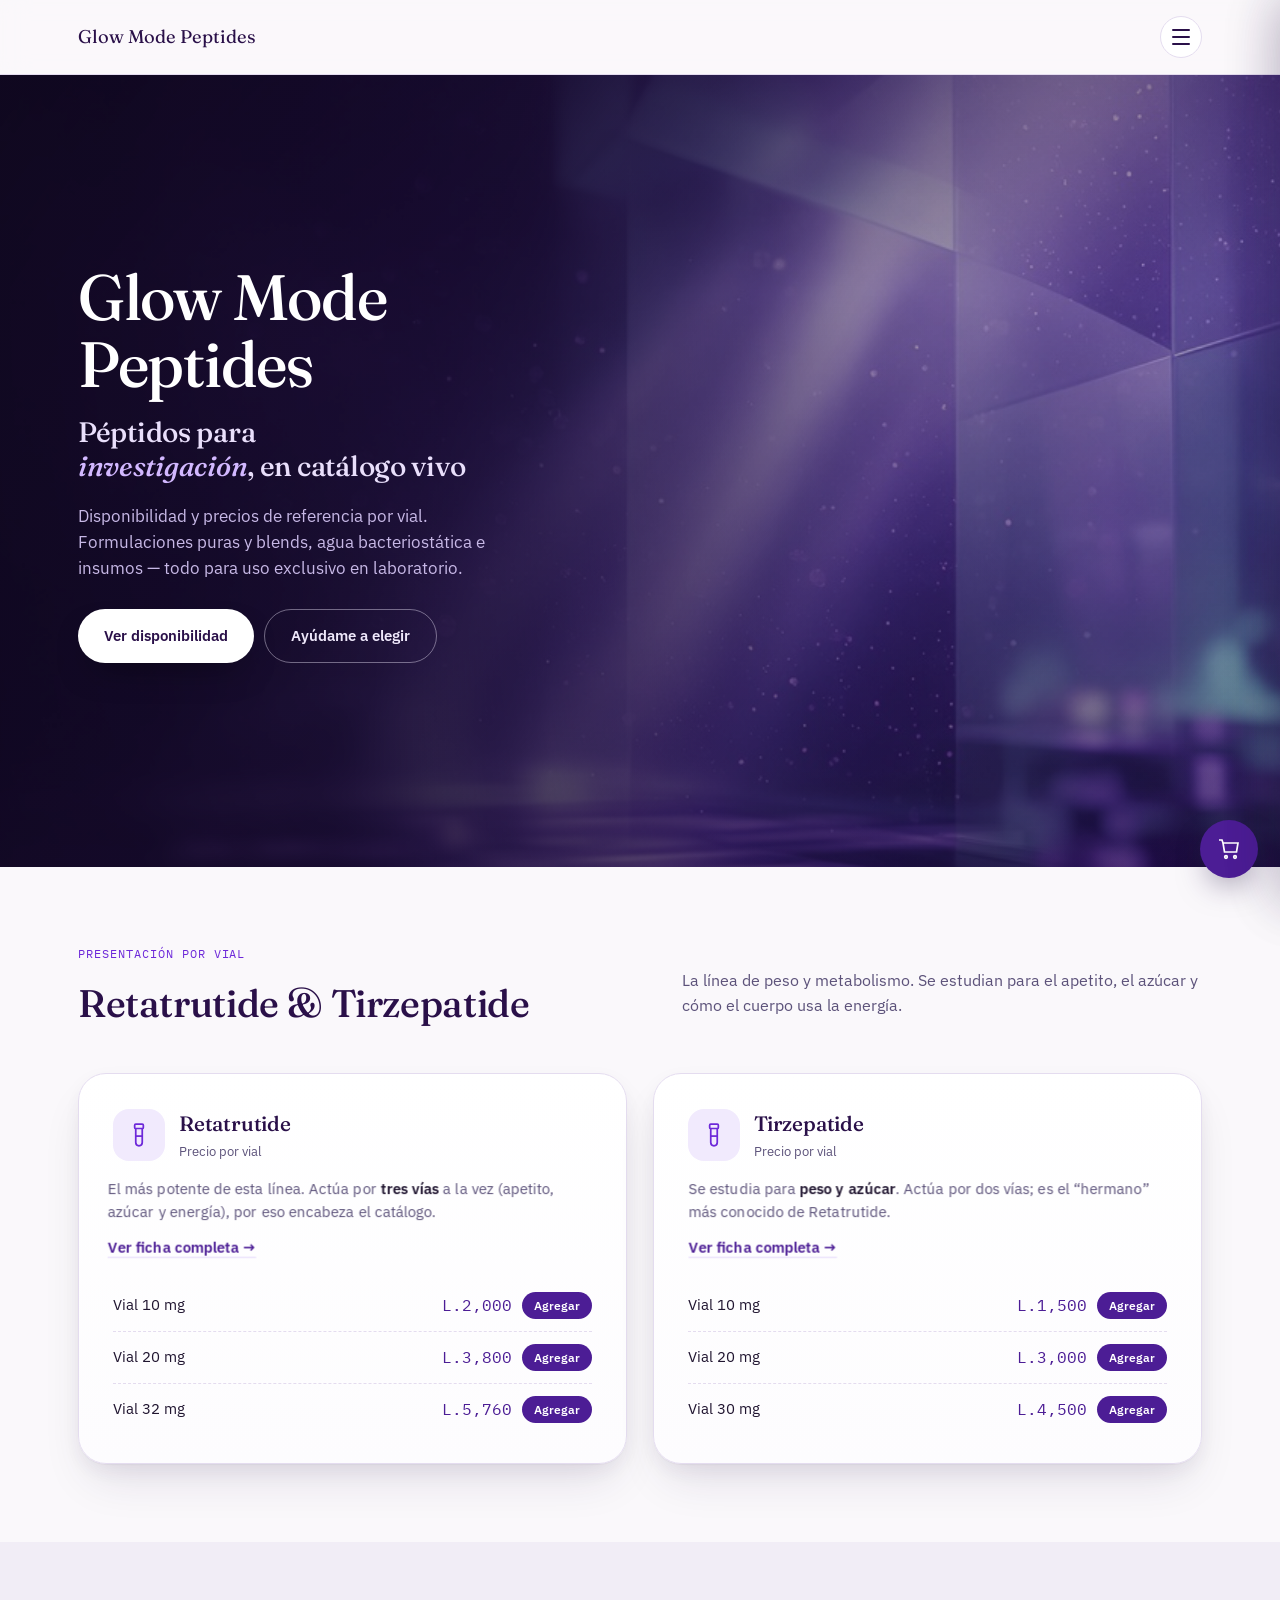
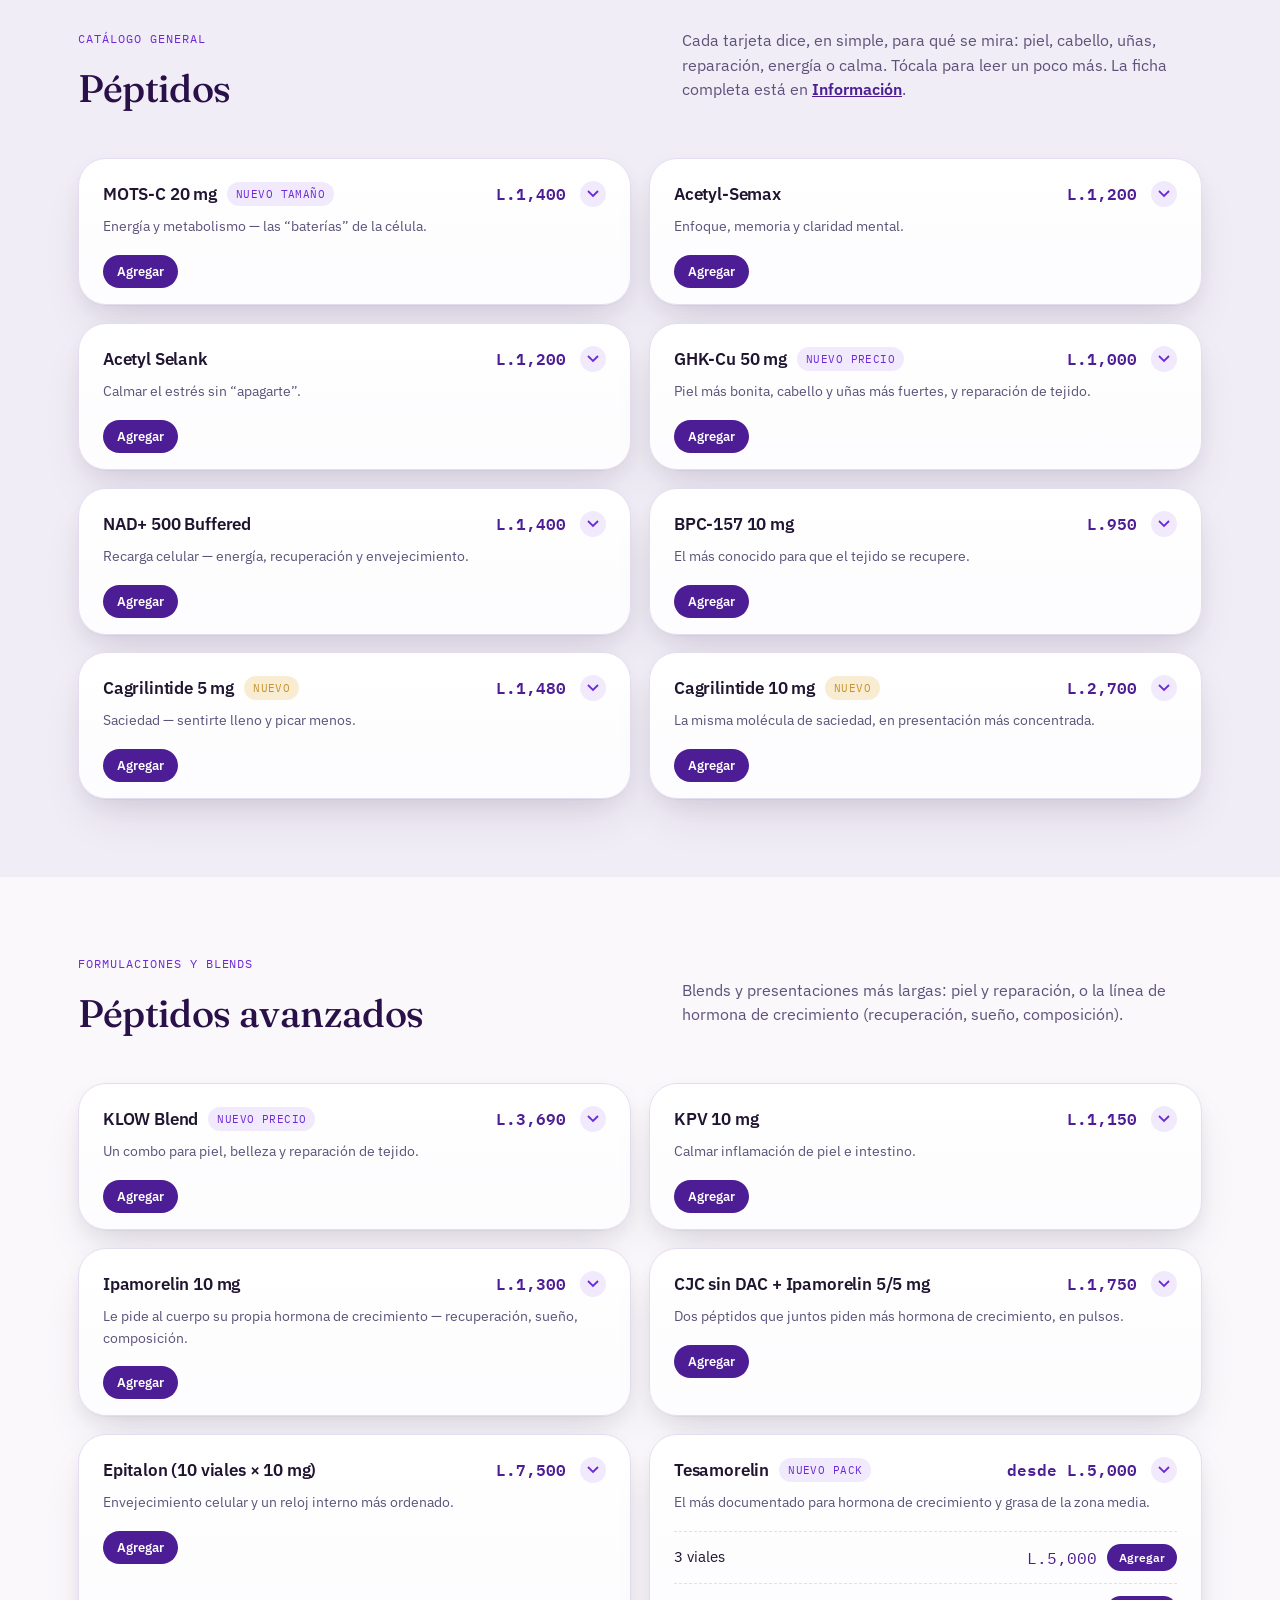
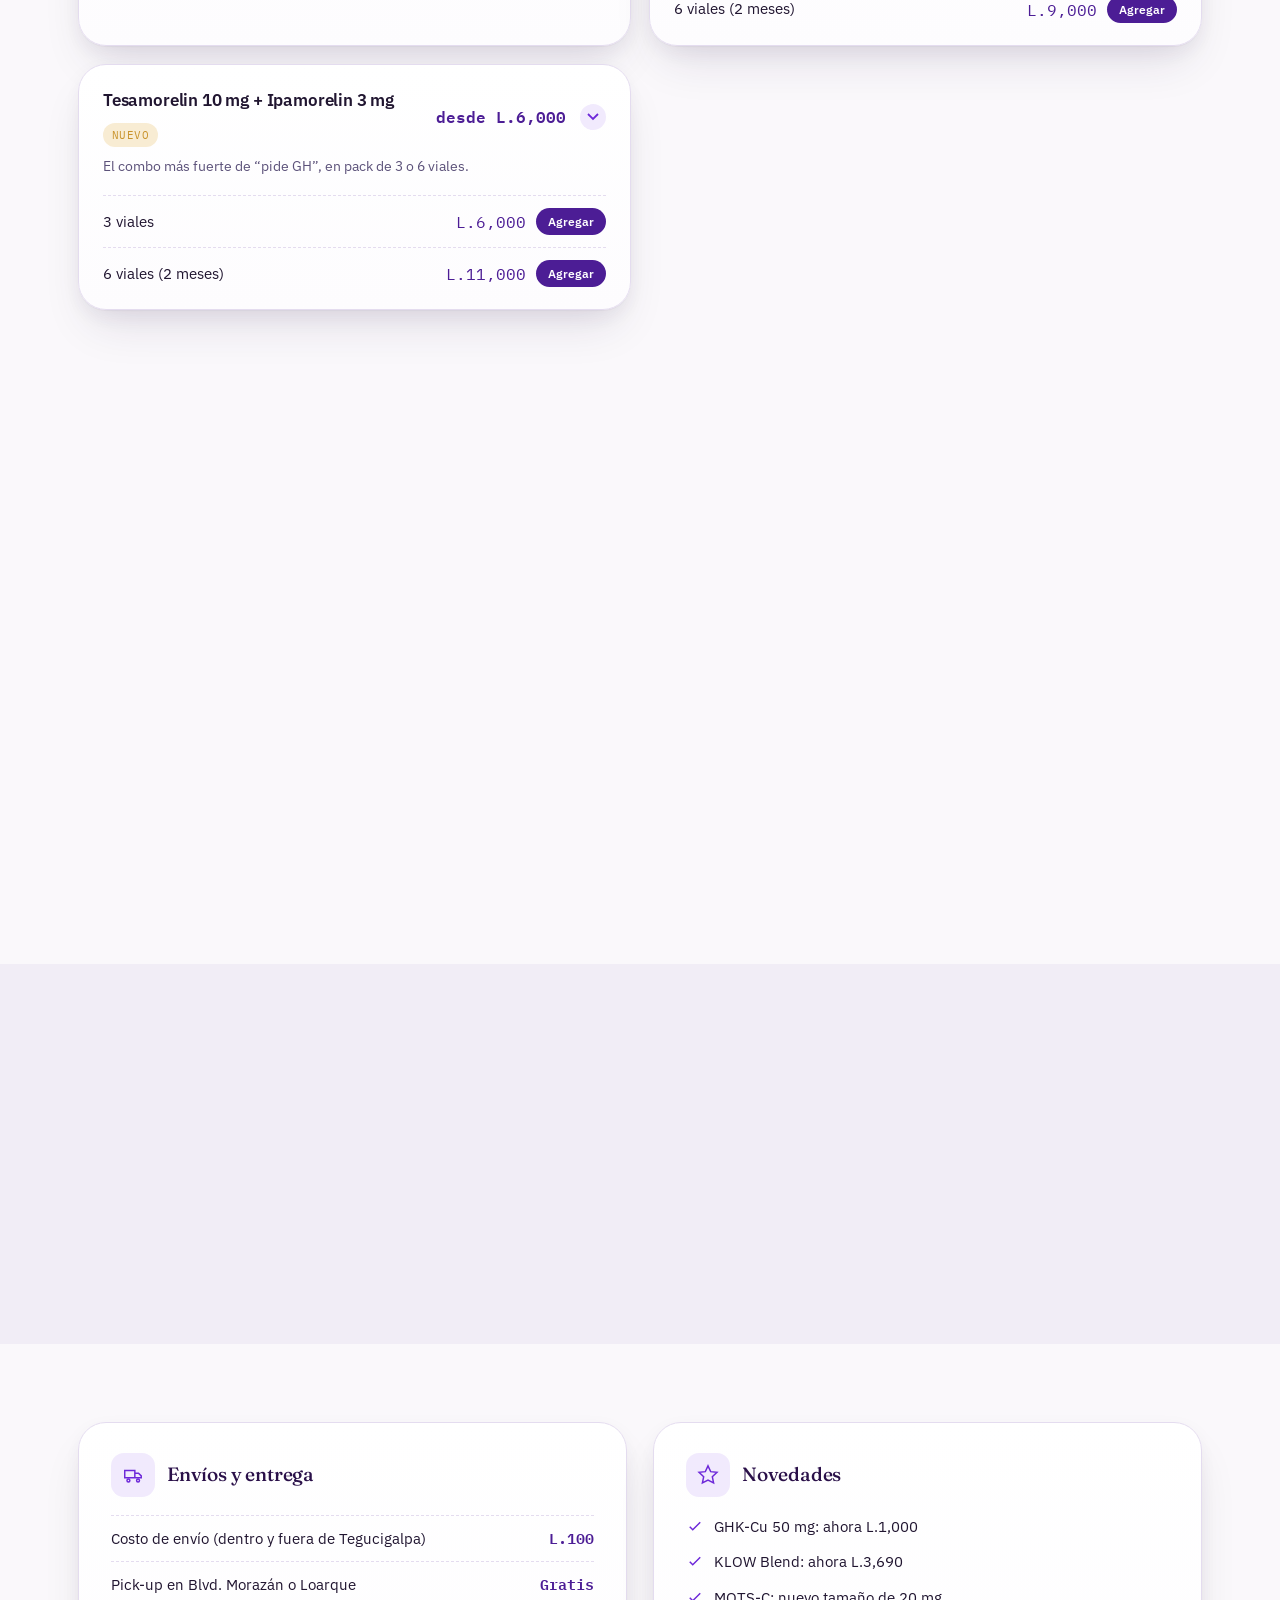
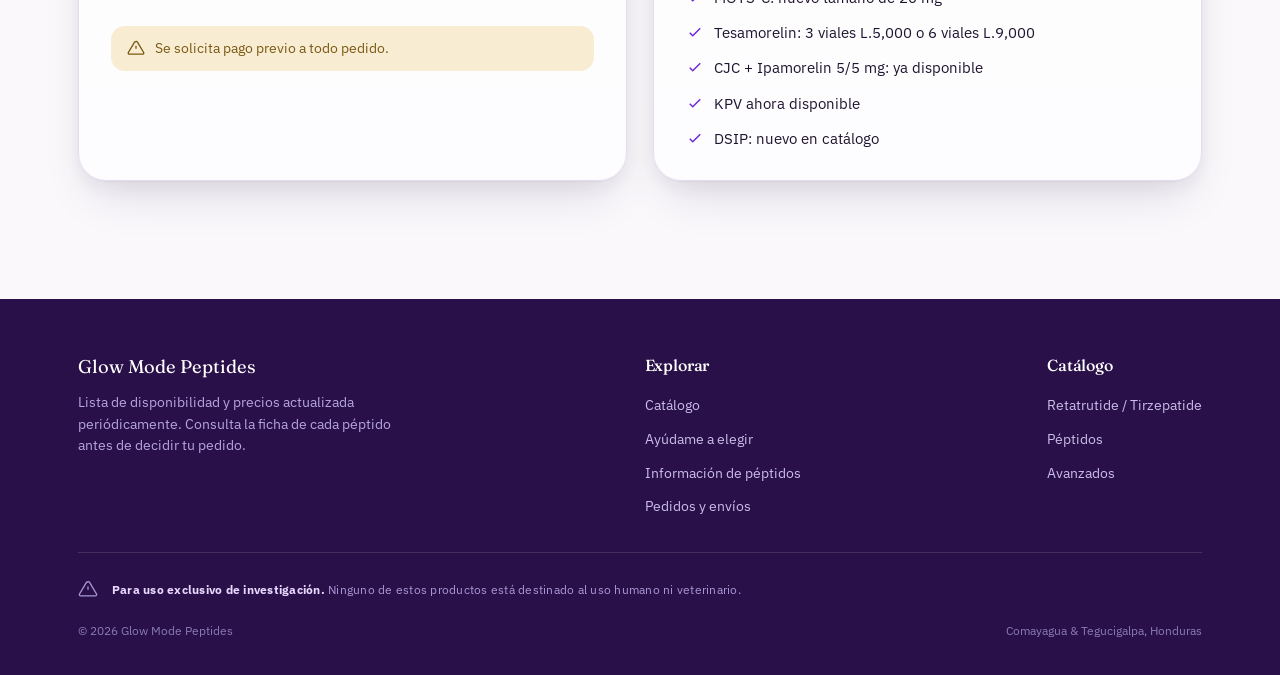
==== commit 6dcde35c: "Add layered scroll parallax to the full-bleed hero Move the hero image, veil, and copy at different " ====
--- a/index.html
+++ b/index.html
@@ -26,20 +26,22 @@
 <!-- ============================= HERO ============================= -->
 <section class="hero">
   <div class="hero-media" aria-hidden="true">
-    <img
-      class="hero-media-img"
-      src="images/hero-lab-atmosphere.jpg"
-      alt=""
-      width="1280"
-      height="720"
-      fetchpriority="high"
-      decoding="async"
-    >
-  </div>
-  <div class="hero-veil" aria-hidden="true"></div>
+    <div class="hero-media-shift" data-parallax="0.22">
+      <img
+        class="hero-media-img"
+        src="images/hero-lab-atmosphere.jpg"
+        alt=""
+        width="1280"
+        height="720"
+        fetchpriority="high"
+        decoding="async"
+      >
+    </div>
+  </div>
+  <div class="hero-veil" aria-hidden="true" data-parallax="0.08"></div>
 
   <div class="wrap hero-inner">
-    <div class="hero-copy">
+    <div class="hero-copy" data-parallax="-0.04">
       <p class="hero-brand">Glow Mode Peptides</p>
       <h1>Péptidos para<br><em>investigación</em>, en catálogo vivo</h1>
       <p class="lede">Disponibilidad y precios de referencia por vial. Formulaciones puras y blends, agua bacteriostática e insumos — todo para uso exclusivo en laboratorio.</p>
--- a/styles.css
+++ b/styles.css
@@ -285,6 +285,14 @@
   pointer-events:none;
   overflow:hidden;
 }
+.hero-media-shift{
+  position:absolute;
+  left:0;
+  right:0;
+  top: -16%;
+  height: 132%;
+  will-change: transform;
+}
 .hero-media-img{
   width:100%;
   height:100%;
@@ -296,9 +304,10 @@
 }
 .hero-veil{
   position:absolute;
-  inset:0;
+  inset: -8% 0;
   z-index:1;
   pointer-events:none;
+  will-change: transform;
   background:
     linear-gradient(105deg,
       rgba(14, 8, 28, .92) 0%,
@@ -306,6 +315,9 @@
       rgba(26, 12, 52, .42) 62%,
       rgba(26, 12, 52, .22) 100%),
     linear-gradient(180deg, rgba(14, 8, 28, .28) 0%, transparent 30%, rgba(14, 8, 28, .45) 100%);
+}
+.hero-copy{
+  will-change: transform;
 }
 .hero-inner{
   position:relative;
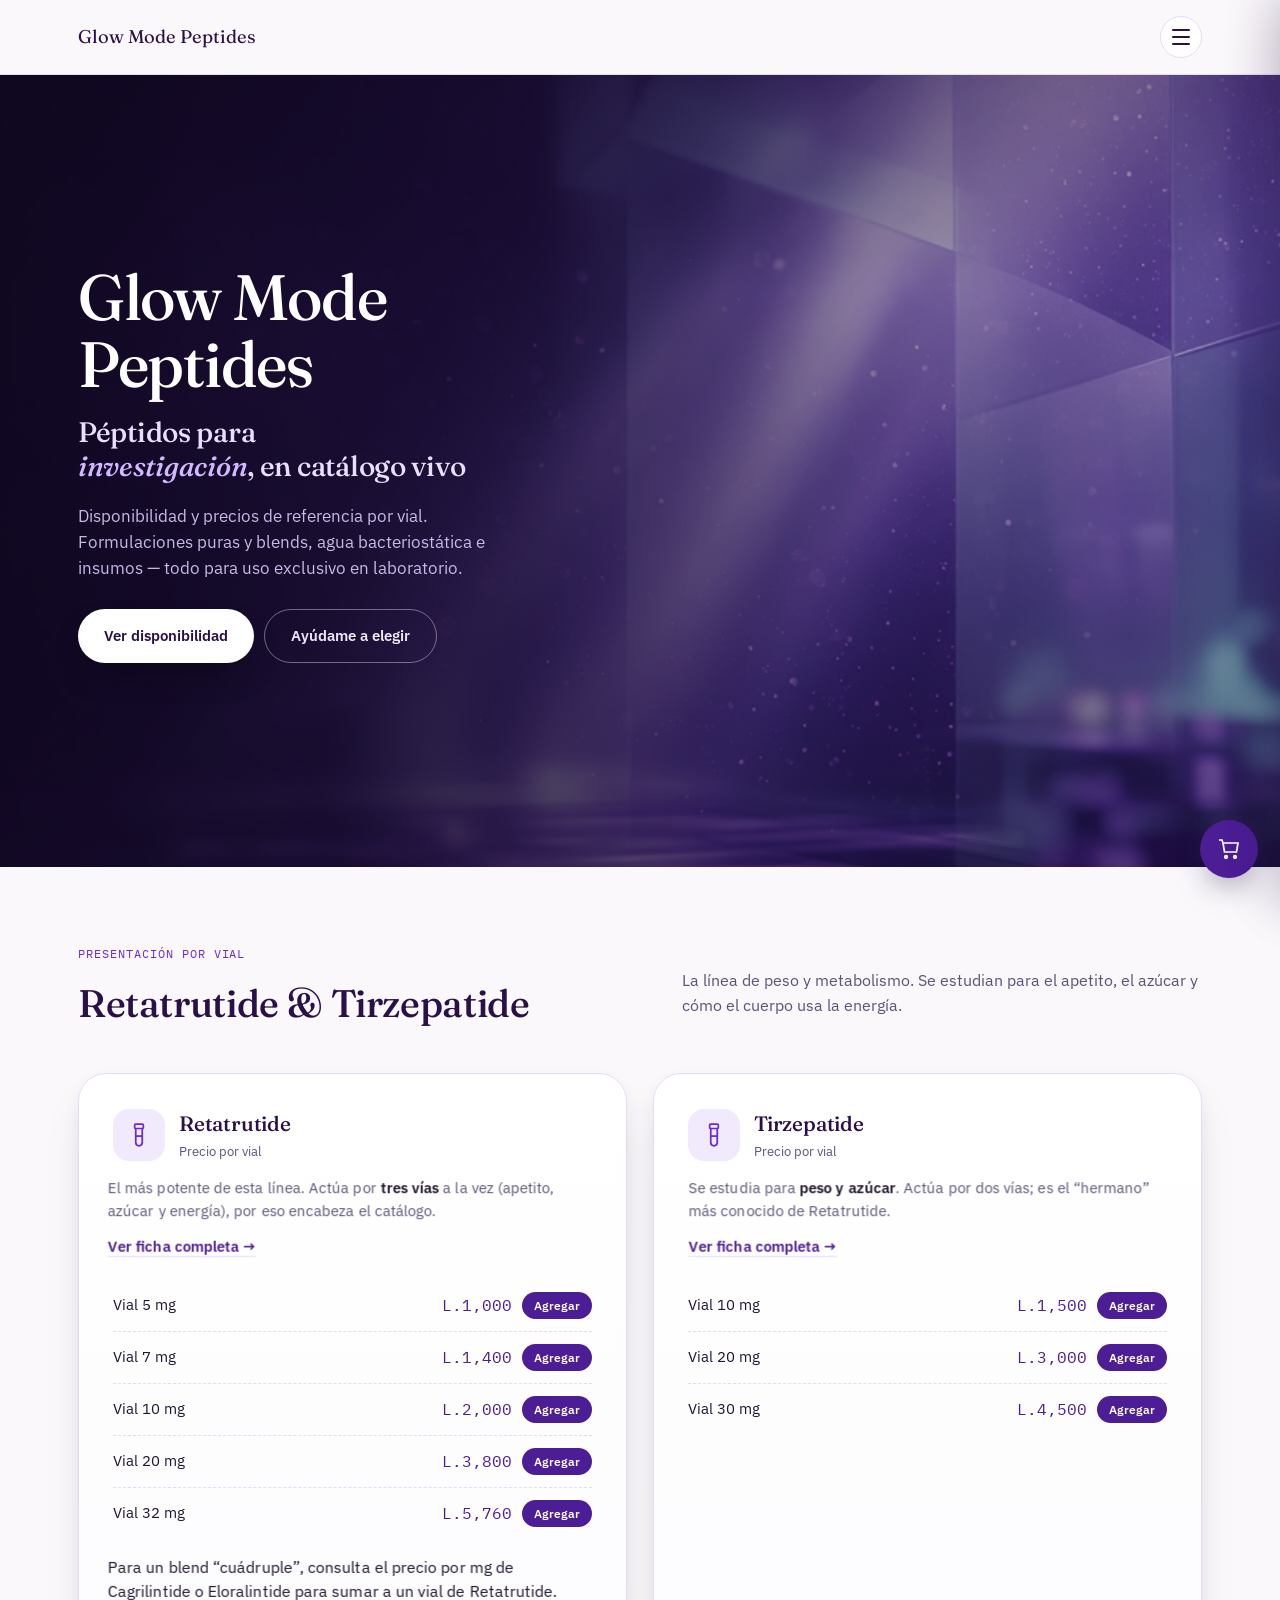
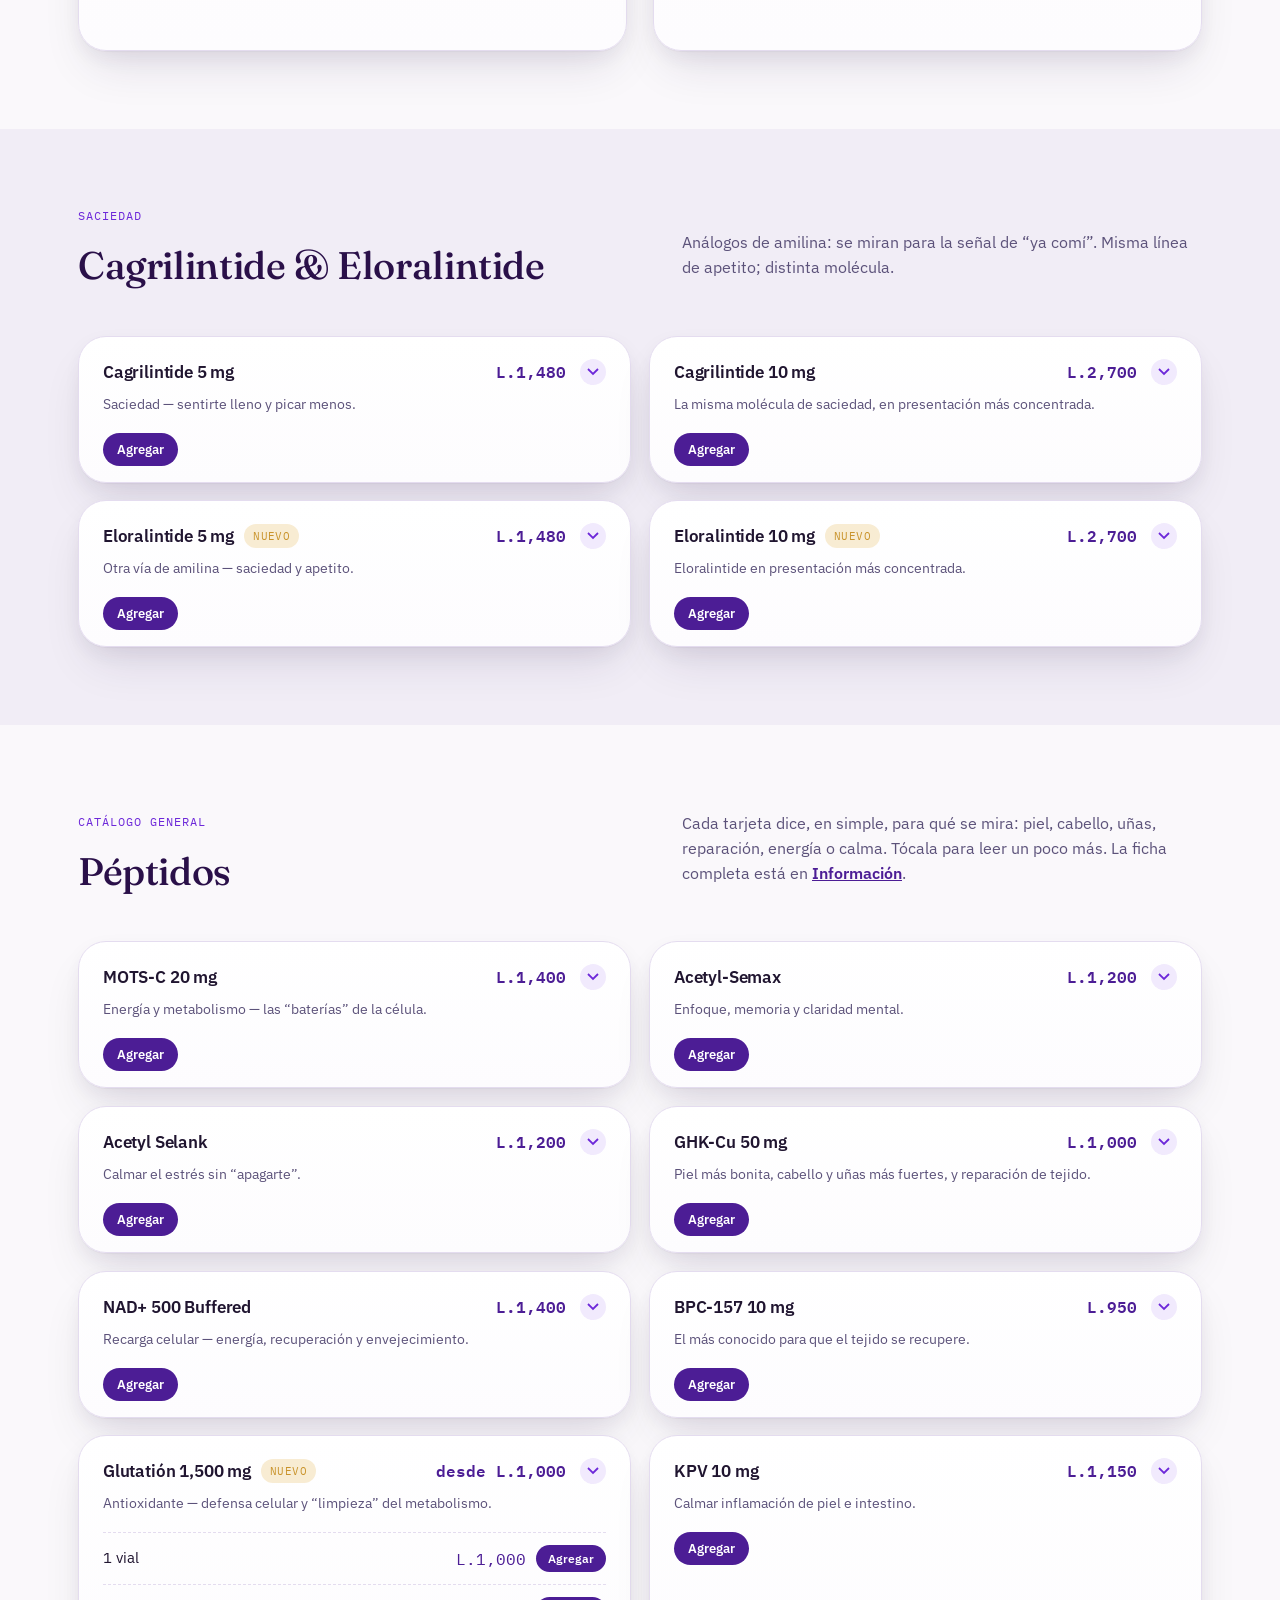
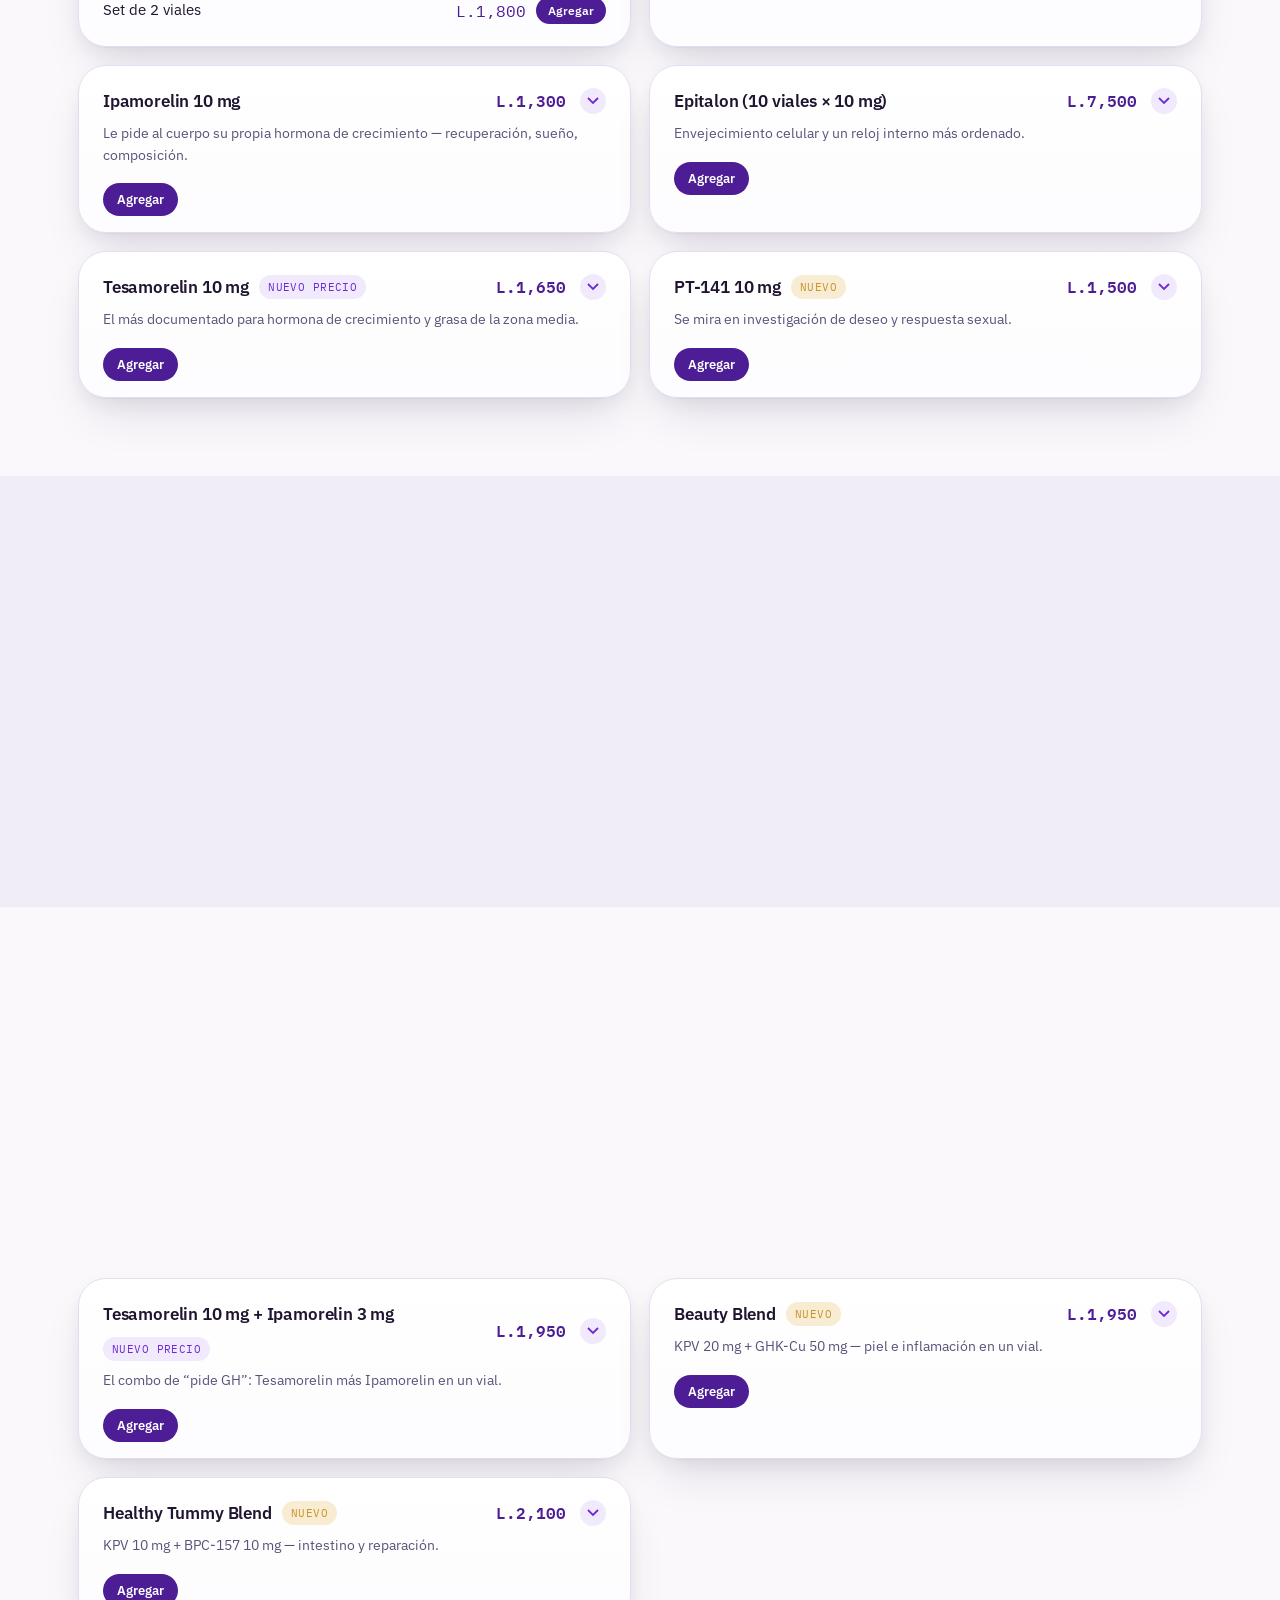
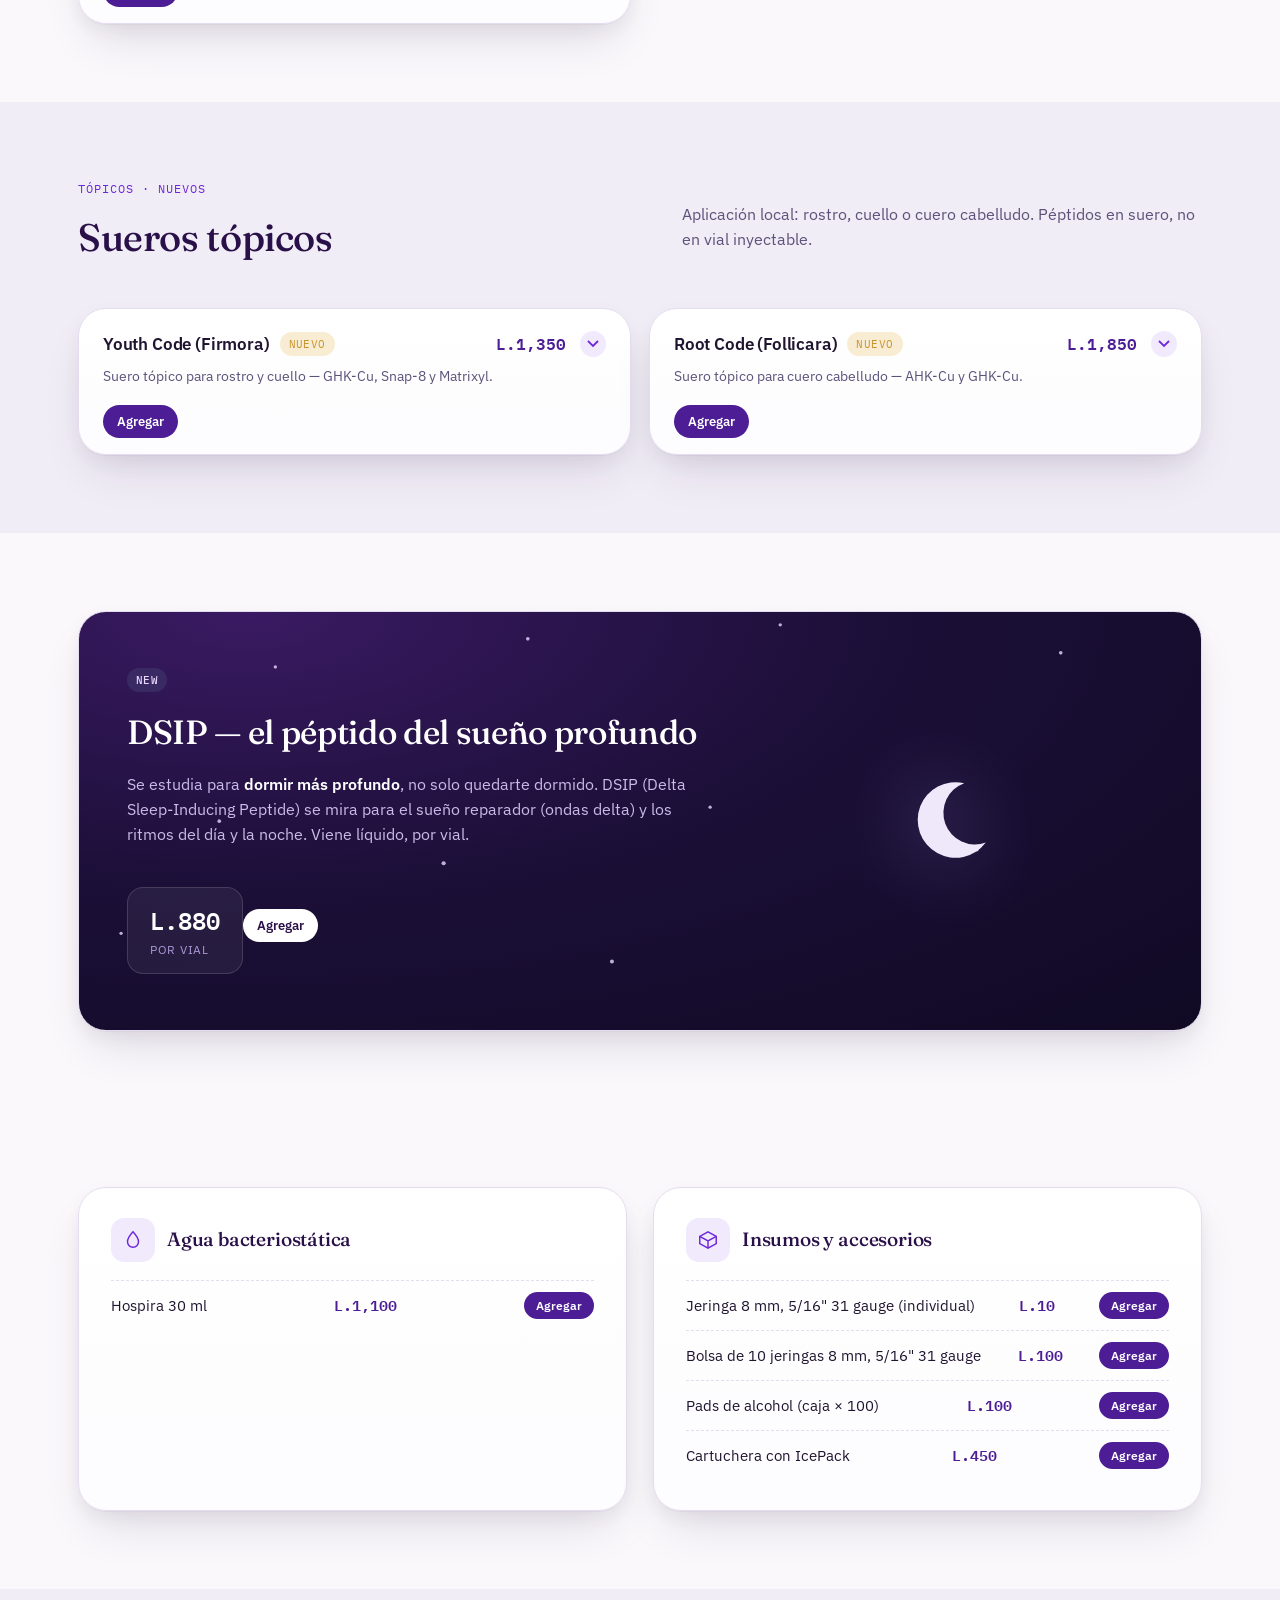
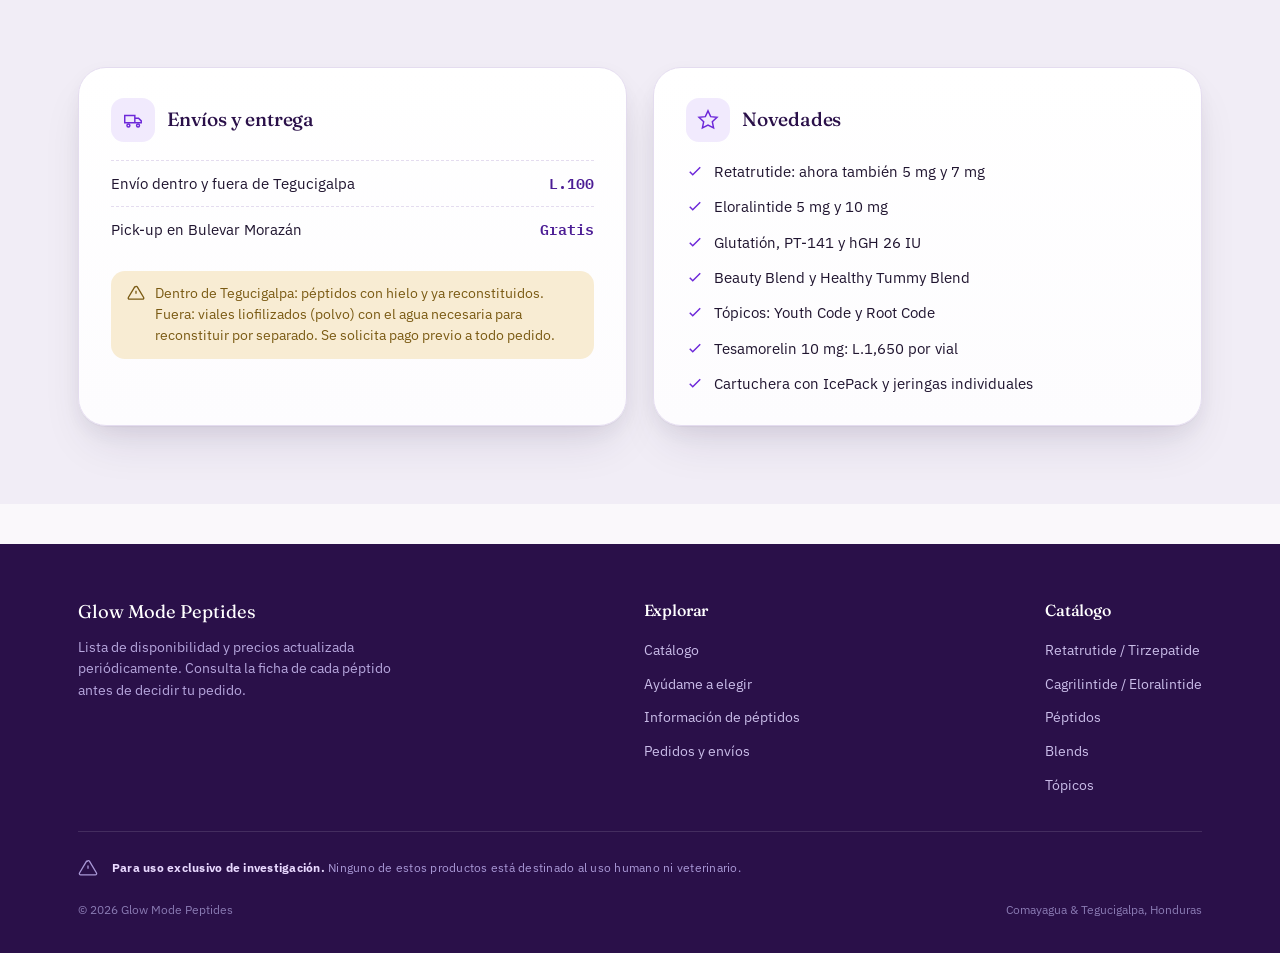
==== commit 9f2499db: "Sync catalog to October 2026 price list Add Eloralintide, Glutatión, PT-141, hGH, Beauty/Healthy Tum" ====
--- a/index.html
+++ b/index.html
@@ -79,10 +79,13 @@
         <p class="plan-blurb">El más potente de esta línea. Actúa por <strong>tres vías</strong> a la vez (apetito, azúcar y energía), por eso encabeza el catálogo.</p>
         <p class="plan-more"><a href="informacion.html#retatrutide">Ver ficha completa →</a></p>
         <div class="plan-rows">
+          <div class="plan-row"><span class="label">Vial 5 mg</span><span class="price">L.1,000</span></div>
+          <div class="plan-row"><span class="label">Vial 7 mg</span><span class="price">L.1,400</span></div>
           <div class="plan-row"><span class="label">Vial 10 mg</span><span class="price">L.2,000</span></div>
           <div class="plan-row"><span class="label">Vial 20 mg</span><span class="price">L.3,800</span></div>
           <div class="plan-row"><span class="label">Vial 32 mg</span><span class="price">L.5,760</span></div>
         </div>
+        <p class="plan-more" style="margin-top:14px;">Para un blend “cuádruple”, consulta el precio por mg de Cagrilintide o Eloralintide para sumar a un vial de Retatrutide.</p>
       </article>
 
       <article class="card3d plan-card reveal" style="transition-delay:.08s">
@@ -106,8 +109,75 @@
   </div>
 </section>
 
+<!-- ================= CAGRILINTIDE / ELORALINTIDE ================= -->
+<section class="section" style="background:var(--paper-dim)" id="cagrilintide-eloralintide">
+  <div class="wrap">
+    <div class="section-head reveal">
+      <div>
+        <span class="section-tag">Saciedad</span>
+        <h2>Cagrilintide &amp; Eloralintide</h2>
+      </div>
+      <p class="section-sub">Análogos de amilina: se miran para la señal de “ya comí”. Misma línea de apetito; distinta molécula.</p>
+    </div>
+
+    <div class="pep-grid tilt-stage">
+
+      <article class="card3d pep-card reveal" id="cagrilintide-5">
+        <div class="pep-card-top">
+          <div class="pep-card-name"><h4>Cagrilintide 5 mg</h4></div>
+          <div class="pep-card-right"><span class="pep-card-price">L.1,480</span><span class="pep-chevron"><svg viewBox="0 0 12 8" fill="none"><path d="M1 1l5 5 5-5" stroke="#6d28d9" stroke-width="1.8"/></svg></span></div>
+        </div>
+        <p class="pep-card-teaser">Saciedad — sentirte lleno y picar menos.</p>
+        <div class="pep-card-body"><div class="pep-card-body-inner">
+          <p>Cagrilintide copia a la amilina, la hormona que dice “ya comí”. En palabras simples, se investiga para el apetito: más saciedad y menos ganas de seguir comiendo.</p>
+          <p>Suele mirarse junto a la línea de peso (Tirzepatide y Retatrutide).</p>
+          <a href="informacion.html#cagrilintide">Ver ficha completa →</a>
+        </div></div>
+      </article>
+
+      <article class="card3d pep-card reveal" id="cagrilintide-10">
+        <div class="pep-card-top">
+          <div class="pep-card-name"><h4>Cagrilintide 10 mg</h4></div>
+          <div class="pep-card-right"><span class="pep-card-price">L.2,700</span><span class="pep-chevron"><svg viewBox="0 0 12 8" fill="none"><path d="M1 1l5 5 5-5" stroke="#6d28d9" stroke-width="1.8"/></svg></span></div>
+        </div>
+        <p class="pep-card-teaser">La misma molécula de saciedad, en presentación más concentrada.</p>
+        <div class="pep-card-body"><div class="pep-card-body-inner">
+          <p>Es el mismo Cagrilintide que el de 5 mg: análogo de amilina para investigación de apetito y saciedad. Esta versión trae el doble de concentración.</p>
+          <a href="informacion.html#cagrilintide">Ver ficha completa →</a>
+        </div></div>
+      </article>
+
+      <article class="card3d pep-card reveal" id="eloralintide-5">
+        <div class="pep-card-top">
+          <div class="pep-card-name"><h4>Eloralintide 5 mg</h4><span class="badge badge-new">Nuevo</span></div>
+          <div class="pep-card-right"><span class="pep-card-price">L.1,480</span><span class="pep-chevron"><svg viewBox="0 0 12 8" fill="none"><path d="M1 1l5 5 5-5" stroke="#6d28d9" stroke-width="1.8"/></svg></span></div>
+        </div>
+        <p class="pep-card-teaser">Otra vía de amilina — saciedad y apetito.</p>
+        <div class="pep-card-body"><div class="pep-card-body-inner">
+          <p>Eloralintide es otro análogo de amilina en la misma conversación de saciedad. En palabras simples, se mira para la señal de “estoy lleno”, en paralelo a Cagrilintide.</p>
+          <p>También se consulta cuando se arma un blend con Retatrutide.</p>
+          <a href="informacion.html#eloralintide">Ver ficha completa →</a>
+        </div></div>
+      </article>
+
+      <article class="card3d pep-card reveal" id="eloralintide-10">
+        <div class="pep-card-top">
+          <div class="pep-card-name"><h4>Eloralintide 10 mg</h4><span class="badge badge-new">Nuevo</span></div>
+          <div class="pep-card-right"><span class="pep-card-price">L.2,700</span><span class="pep-chevron"><svg viewBox="0 0 12 8" fill="none"><path d="M1 1l5 5 5-5" stroke="#6d28d9" stroke-width="1.8"/></svg></span></div>
+        </div>
+        <p class="pep-card-teaser">Eloralintide en presentación más concentrada.</p>
+        <div class="pep-card-body"><div class="pep-card-body-inner">
+          <p>Misma molécula que el de 5 mg, con el doble de concentración por vial.</p>
+          <a href="informacion.html#eloralintide">Ver ficha completa →</a>
+        </div></div>
+      </article>
+
+    </div>
+  </div>
+</section>
+
 <!-- ============================= PÉPTIDOS ============================= -->
-<section class="section" style="background:var(--paper-dim)" id="peptidos">
+<section class="section" id="peptidos">
   <div class="wrap">
     <div class="section-head reveal">
       <div>
@@ -121,7 +191,7 @@
 
       <article class="card3d pep-card reveal" id="mots-c">
         <div class="pep-card-top">
-          <div class="pep-card-name"><h4>MOTS-C 20 mg</h4><span class="badge badge-updated">Nuevo tamaño</span></div>
+          <div class="pep-card-name"><h4>MOTS-C 20 mg</h4></div>
           <div class="pep-card-right"><span class="pep-card-price">L.1,400</span><span class="pep-chevron"><svg viewBox="0 0 12 8" fill="none"><path d="M1 1l5 5 5-5" stroke="#6d28d9" stroke-width="1.8"/></svg></span></div>
         </div>
         <p class="pep-card-teaser">Energía y metabolismo — las “baterías” de la célula.</p>
@@ -160,7 +230,7 @@
 
       <article class="card3d pep-card reveal" id="ghk-cu">
         <div class="pep-card-top">
-          <div class="pep-card-name"><h4>GHK-Cu 50 mg</h4><span class="badge badge-updated">Nuevo precio</span></div>
+          <div class="pep-card-name"><h4>GHK-Cu 50 mg</h4></div>
           <div class="pep-card-right"><span class="pep-card-price">L.1,000</span><span class="pep-chevron"><svg viewBox="0 0 12 8" fill="none"><path d="M1 1l5 5 5-5" stroke="#6d28d9" stroke-width="1.8"/></svg></span></div>
         </div>
         <p class="pep-card-teaser">Piel más bonita, cabello y uñas más fuertes, y reparación de tejido.</p>
@@ -197,145 +267,231 @@
         </div></div>
       </article>
 
-      <article class="card3d pep-card reveal" id="cagrilintide-5">
-        <div class="pep-card-top">
-          <div class="pep-card-name"><h4>Cagrilintide 5 mg</h4><span class="badge badge-new">Nuevo</span></div>
-          <div class="pep-card-right"><span class="pep-card-price">L.1,480</span><span class="pep-chevron"><svg viewBox="0 0 12 8" fill="none"><path d="M1 1l5 5 5-5" stroke="#6d28d9" stroke-width="1.8"/></svg></span></div>
-        </div>
-        <p class="pep-card-teaser">Saciedad — sentirte lleno y picar menos.</p>
-        <div class="pep-card-body"><div class="pep-card-body-inner">
-          <p>Cagrilintide copia a la amilina, la hormona que dice “ya comí”. En palabras simples, se investiga para el apetito: más saciedad y menos ganas de seguir comiendo.</p>
-          <p>Suele mirarse junto a la línea de peso (Tirzepatide y Retatrutide).</p>
-          <a href="informacion.html#cagrilintide">Ver ficha completa →</a>
-        </div></div>
-      </article>
-
-      <article class="card3d pep-card reveal" id="cagrilintide-10">
-        <div class="pep-card-top">
-          <div class="pep-card-name"><h4>Cagrilintide 10 mg</h4><span class="badge badge-new">Nuevo</span></div>
+      <article class="card3d pep-card reveal" id="glutation">
+        <div class="pep-card-top">
+          <div class="pep-card-name"><h4>Glutatión 1,500 mg</h4><span class="badge badge-new">Nuevo</span></div>
+          <div class="pep-card-right"><span class="pep-card-price">desde L.1,000</span><span class="pep-chevron"><svg viewBox="0 0 12 8" fill="none"><path d="M1 1l5 5 5-5" stroke="#6d28d9" stroke-width="1.8"/></svg></span></div>
+        </div>
+        <p class="pep-card-teaser">Antioxidante — defensa celular y “limpieza” del metabolismo.</p>
+        <div class="plan-rows pep-card-options">
+          <div class="plan-row"><span class="label">1 vial</span><span class="price">L.1,000</span></div>
+          <div class="plan-row"><span class="label">Set de 2 viales</span><span class="price">L.1,800</span></div>
+        </div>
+        <div class="pep-card-body"><div class="pep-card-body-inner">
+          <p>El glutatión es el antioxidante estrella que ya fabrica el cuerpo. En investigación se mira para defensa celular, detox y procesos ligados al estrés oxidativo.</p>
+          <p>Disponible en vial individual o set de dos (1,500 mg c/u).</p>
+          <a href="informacion.html#glutation">Ver ficha completa →</a>
+        </div></div>
+      </article>
+
+      <article class="card3d pep-card reveal" id="kpv">
+        <div class="pep-card-top">
+          <div class="pep-card-name"><h4>KPV 10 mg</h4></div>
+          <div class="pep-card-right"><span class="pep-card-price">L.1,150</span><span class="pep-chevron"><svg viewBox="0 0 12 8" fill="none"><path d="M1 1l5 5 5-5" stroke="#6d28d9" stroke-width="1.8"/></svg></span></div>
+        </div>
+        <p class="pep-card-teaser">Calmar inflamación de piel e intestino.</p>
+        <div class="pep-card-body"><div class="pep-card-body-inner">
+          <p>KPV es un pedacito muy pequeño de la hormona alfa-MSH. En palabras simples, se estudia para bajar inflamación: piel irritada, procesos inflamatorios y también el revestimiento del intestino.</p>
+          <p>Es una molécula de “calma”, no de milagro de un día para otro.</p>
+          <a href="informacion.html#kpv">Ver ficha completa →</a>
+        </div></div>
+      </article>
+
+      <article class="card3d pep-card reveal" id="ipamorelin">
+        <div class="pep-card-top">
+          <div class="pep-card-name"><h4>Ipamorelin 10 mg</h4></div>
+          <div class="pep-card-right"><span class="pep-card-price">L.1,300</span><span class="pep-chevron"><svg viewBox="0 0 12 8" fill="none"><path d="M1 1l5 5 5-5" stroke="#6d28d9" stroke-width="1.8"/></svg></span></div>
+        </div>
+        <p class="pep-card-teaser">Le pide al cuerpo su propia hormona de crecimiento — recuperación, sueño, composición.</p>
+        <div class="pep-card-body"><div class="pep-card-body-inner">
+          <p>Ipamorelin le pide a la pituitaria que suelte hormona de crecimiento, de forma selectiva (más “limpia” que otros de su familia).</p>
+          <p>En palabras simples, se mira para recuperarte, dormir mejor y la composición corporal (músculo vs. grasa), porque la GH entra en esos procesos.</p>
+          <a href="informacion.html#ipamorelin">Ver ficha completa →</a>
+        </div></div>
+      </article>
+
+      <article class="card3d pep-card reveal" id="epitalon">
+        <div class="pep-card-top">
+          <div class="pep-card-name"><h4>Epitalon (10 viales × 10 mg)</h4></div>
+          <div class="pep-card-right"><span class="pep-card-price">L.7,500</span><span class="pep-chevron"><svg viewBox="0 0 12 8" fill="none"><path d="M1 1l5 5 5-5" stroke="#6d28d9" stroke-width="1.8"/></svg></span></div>
+        </div>
+        <p class="pep-card-teaser">Envejecimiento celular y un reloj interno más ordenado.</p>
+        <div class="pep-card-body"><div class="pep-card-body-inner">
+          <p>Epitalon es un tetrapéptido inspirado en la glándula pineal, la del reloj del cuerpo. En palabras simples, se mira en investigación de longevidad: cómo envejecen las células y cómo se ordenan los ritmos (sueño y vigilia).</p>
+          <p>No es un efecto de piel de un día para otro; es de largo plazo celular.</p>
+          <a href="informacion.html#epitalon">Ver ficha completa →</a>
+        </div></div>
+      </article>
+
+      <article class="card3d pep-card reveal" id="tesamorelin">
+        <div class="pep-card-top">
+          <div class="pep-card-name"><h4>Tesamorelin 10 mg</h4><span class="badge badge-updated">Nuevo precio</span></div>
+          <div class="pep-card-right"><span class="pep-card-price">L.1,650</span><span class="pep-chevron"><svg viewBox="0 0 12 8" fill="none"><path d="M1 1l5 5 5-5" stroke="#6d28d9" stroke-width="1.8"/></svg></span></div>
+        </div>
+        <p class="pep-card-teaser">El más documentado para hormona de crecimiento y grasa de la zona media.</p>
+        <div class="pep-card-body"><div class="pep-card-body-inner">
+          <p>Tesamorelin es un análogo de GHRH: le pide al cuerpo que produzca más hormona de crecimiento. Es de los más estudiados de esta familia.</p>
+          <p>En palabras simples, se mira para composición corporal — sobre todo grasa abdominal — y para la señal de crecimiento.</p>
+          <a href="informacion.html#tesamorelin">Ver ficha completa →</a>
+        </div></div>
+      </article>
+
+      <article class="card3d pep-card reveal" id="pt-141">
+        <div class="pep-card-top">
+          <div class="pep-card-name"><h4>PT-141 10 mg</h4><span class="badge badge-new">Nuevo</span></div>
+          <div class="pep-card-right"><span class="pep-card-price">L.1,500</span><span class="pep-chevron"><svg viewBox="0 0 12 8" fill="none"><path d="M1 1l5 5 5-5" stroke="#6d28d9" stroke-width="1.8"/></svg></span></div>
+        </div>
+        <p class="pep-card-teaser">Se mira en investigación de deseo y respuesta sexual.</p>
+        <div class="pep-card-body"><div class="pep-card-body-inner">
+          <p>PT-141 (bremelanotida) actúa sobre receptores de melanocortina en el sistema nervioso central. En palabras simples, se estudia en la línea de libido y excitación — no es un vasodilatador tipo “flujo sanguíneo local”.</p>
+          <a href="informacion.html#pt-141">Ver ficha completa →</a>
+        </div></div>
+      </article>
+
+    </div>
+  </div>
+</section>
+
+<!-- ======================= HORMONA DE CRECIMIENTO ======================= -->
+<section class="section" style="background:var(--paper-dim)" id="hgh">
+  <div class="wrap">
+    <div class="section-head reveal">
+      <div>
+        <span class="section-tag">Hormona de crecimiento</span>
+        <h2>hGH</h2>
+      </div>
+      <p class="section-sub">Presentación de hormona de crecimiento para investigación de laboratorio.</p>
+    </div>
+    <div class="pep-grid tilt-stage">
+      <article class="card3d pep-card reveal" id="hgh-26">
+        <div class="pep-card-top">
+          <div class="pep-card-name"><h4>hGH 26 IU</h4><span class="badge badge-new">Nuevo</span></div>
           <div class="pep-card-right"><span class="pep-card-price">L.2,700</span><span class="pep-chevron"><svg viewBox="0 0 12 8" fill="none"><path d="M1 1l5 5 5-5" stroke="#6d28d9" stroke-width="1.8"/></svg></span></div>
         </div>
-        <p class="pep-card-teaser">La misma molécula de saciedad, en presentación más concentrada.</p>
-        <div class="pep-card-body"><div class="pep-card-body-inner">
-          <p>Es el mismo Cagrilintide que el de 5 mg: análogo de amilina para investigación de apetito y saciedad. Esta versión trae el doble de concentración.</p>
-          <p>En palabras simples, mismo “me siento lleno”, vial más grande.</p>
-          <a href="informacion.html#cagrilintide">Ver ficha completa →</a>
-        </div></div>
-      </article>
-
-    </div>
-  </div>
-</section>
-
-<!-- ======================= PÉPTIDOS AVANZADOS ======================= -->
+        <p class="pep-card-teaser">Hormona de crecimiento — recuperación, composición y reparación.</p>
+        <div class="pep-card-body"><div class="pep-card-body-inner">
+          <p>La hormona de crecimiento (hGH) se estudia en investigación de recuperación, composición corporal y procesos de reparación tisular.</p>
+          <p>Presentación de 26 IU por vial.</p>
+          <a href="informacion.html#hgh">Ver ficha completa →</a>
+        </div></div>
+      </article>
+    </div>
+  </div>
+</section>
+
+<!-- ======================= BLENDS ======================= -->
 <section class="section" id="avanzados">
   <div class="wrap">
     <div class="section-head reveal">
       <div>
         <span class="section-tag">Formulaciones y blends</span>
-        <h2>Péptidos avanzados</h2>
-      </div>
-      <p class="section-sub">Blends y presentaciones más largas: piel y reparación, o la línea de hormona de crecimiento (recuperación, sueño, composición).</p>
+        <h2>Blends</h2>
+      </div>
+      <p class="section-sub">Combos listos: piel y reparación, o la línea de hormona de crecimiento (recuperación, sueño, composición).</p>
     </div>
 
     <div class="pep-grid tilt-stage">
 
-      <article class="card3d pep-card reveal" id="klow">
-        <div class="pep-card-top">
-          <div class="pep-card-name"><h4>KLOW Blend</h4><span class="badge badge-updated">Nuevo precio</span></div>
-          <div class="pep-card-right"><span class="pep-card-price">L.3,690</span><span class="pep-chevron"><svg viewBox="0 0 12 8" fill="none"><path d="M1 1l5 5 5-5" stroke="#6d28d9" stroke-width="1.8"/></svg></span></div>
-        </div>
-        <p class="pep-card-teaser">Un combo para piel, belleza y reparación de tejido.</p>
-        <div class="pep-card-body"><div class="pep-card-body-inner">
-          <p>KLOW junta varios péptidos de investigación en un solo vial. En palabras simples, es el blend de piel y tejido: se mira para el aspecto de la piel, reparación y calma de inflamación.</p>
-          <p>Pregunta la composición exacta al hacer el pedido.</p>
-          <a href="informacion.html#klow">Ver ficha completa →</a>
-        </div></div>
-      </article>
-
-      <article class="card3d pep-card reveal" id="kpv">
-        <div class="pep-card-top">
-          <div class="pep-card-name"><h4>KPV 10 mg</h4></div>
-          <div class="pep-card-right"><span class="pep-card-price">L.1,150</span><span class="pep-chevron"><svg viewBox="0 0 12 8" fill="none"><path d="M1 1l5 5 5-5" stroke="#6d28d9" stroke-width="1.8"/></svg></span></div>
-        </div>
-        <p class="pep-card-teaser">Calmar inflamación de piel e intestino.</p>
-        <div class="pep-card-body"><div class="pep-card-body-inner">
-          <p>KPV es un pedacito muy pequeño de la hormona alfa-MSH. En palabras simples, se estudia para bajar inflamación: piel irritada, procesos inflamatorios y también el revestimiento del intestino.</p>
-          <p>Es una molécula de “calma”, no de milagro de un día para otro.</p>
-          <a href="informacion.html#kpv">Ver ficha completa →</a>
-        </div></div>
-      </article>
-
-      <article class="card3d pep-card reveal" id="ipamorelin">
-        <div class="pep-card-top">
-          <div class="pep-card-name"><h4>Ipamorelin 10 mg</h4></div>
-          <div class="pep-card-right"><span class="pep-card-price">L.1,300</span><span class="pep-chevron"><svg viewBox="0 0 12 8" fill="none"><path d="M1 1l5 5 5-5" stroke="#6d28d9" stroke-width="1.8"/></svg></span></div>
-        </div>
-        <p class="pep-card-teaser">Le pide al cuerpo su propia hormona de crecimiento — recuperación, sueño, composición.</p>
-        <div class="pep-card-body"><div class="pep-card-body-inner">
-          <p>Ipamorelin le pide a la pituitaria que suelte hormona de crecimiento, de forma selectiva (más “limpia” que otros de su familia).</p>
-          <p>En palabras simples, se mira para recuperarte, dormir mejor y la composición corporal (músculo vs. grasa), porque la GH entra en esos procesos.</p>
-          <a href="informacion.html#ipamorelin">Ver ficha completa →</a>
-        </div></div>
-      </article>
-
       <article class="card3d pep-card reveal" id="cjc-ipamorelin">
         <div class="pep-card-top">
-          <div class="pep-card-name"><h4>CJC sin DAC + Ipamorelin 5/5 mg</h4></div>
+          <div class="pep-card-name"><h4>CJC 1295 + Ipamorelin 5/5 mg</h4></div>
           <div class="pep-card-right"><span class="pep-card-price">L.1,750</span><span class="pep-chevron"><svg viewBox="0 0 12 8" fill="none"><path d="M1 1l5 5 5-5" stroke="#6d28d9" stroke-width="1.8"/></svg></span></div>
         </div>
         <p class="pep-card-teaser">Dos péptidos que juntos piden más hormona de crecimiento, en pulsos.</p>
         <div class="pep-card-body"><div class="pep-card-body-inner">
-          <p>El CJC (sin DAC) da la señal de “libera GH ahora” y el Ipamorelin refuerza esa señal. Juntos se estudian para pulsos más naturales de hormona de crecimiento.</p>
+          <p>El CJC 1295 da la señal de “libera GH ahora” y el Ipamorelin refuerza esa señal. Juntos se estudian para pulsos más naturales de hormona de crecimiento.</p>
           <p>En palabras simples: recuperación, sueño y composición corporal, en una sola presentación 5/5 mg.</p>
           <a href="informacion.html#cjc-ipamorelin">Ver ficha completa →</a>
         </div></div>
       </article>
 
-      <article class="card3d pep-card reveal" id="epitalon">
-        <div class="pep-card-top">
-          <div class="pep-card-name"><h4>Epitalon (10 viales × 10 mg)</h4></div>
-          <div class="pep-card-right"><span class="pep-card-price">L.7,500</span><span class="pep-chevron"><svg viewBox="0 0 12 8" fill="none"><path d="M1 1l5 5 5-5" stroke="#6d28d9" stroke-width="1.8"/></svg></span></div>
-        </div>
-        <p class="pep-card-teaser">Envejecimiento celular y un reloj interno más ordenado.</p>
-        <div class="pep-card-body"><div class="pep-card-body-inner">
-          <p>Epitalon es un tetrapéptido inspirado en la glándula pineal, la del reloj del cuerpo. En palabras simples, se mira en investigación de longevidad: cómo envejecen las células y cómo se ordenan los ritmos (sueño y vigilia).</p>
-          <p>No es un efecto de piel de un día para otro; es de largo plazo celular.</p>
-          <a href="informacion.html#epitalon">Ver ficha completa →</a>
-        </div></div>
-      </article>
-
-      <article class="card3d pep-card reveal" id="tesamorelin">
-        <div class="pep-card-top">
-          <div class="pep-card-name"><h4>Tesamorelin</h4><span class="badge badge-updated">Nuevo pack</span></div>
-          <div class="pep-card-right"><span class="pep-card-price">desde L.5,000</span><span class="pep-chevron"><svg viewBox="0 0 12 8" fill="none"><path d="M1 1l5 5 5-5" stroke="#6d28d9" stroke-width="1.8"/></svg></span></div>
-        </div>
-        <p class="pep-card-teaser">El más documentado para hormona de crecimiento y grasa de la zona media.</p>
-        <div class="plan-rows pep-card-options">
-          <div class="plan-row"><span class="label">3 viales</span><span class="price">L.5,000</span></div>
-          <div class="plan-row"><span class="label">6 viales (2 meses)</span><span class="price">L.9,000</span></div>
-        </div>
-        <div class="pep-card-body"><div class="pep-card-body-inner">
-          <p>Tesamorelin es un análogo de GHRH: le pide al cuerpo que produzca más hormona de crecimiento. Es de los más estudiados de esta familia.</p>
-          <p>En palabras simples, se mira para composición corporal — sobre todo grasa abdominal — y para la señal de crecimiento. Puedes pedir 3 viales o el pack de 6 (unos 2 meses de trabajo de laboratorio).</p>
-          <a href="informacion.html#tesamorelin">Ver ficha completa →</a>
+      <article class="card3d pep-card reveal" id="klow">
+        <div class="pep-card-top">
+          <div class="pep-card-name"><h4>KLOW Blend</h4></div>
+          <div class="pep-card-right"><span class="pep-card-price">L.3,690</span><span class="pep-chevron"><svg viewBox="0 0 12 8" fill="none"><path d="M1 1l5 5 5-5" stroke="#6d28d9" stroke-width="1.8"/></svg></span></div>
+        </div>
+        <p class="pep-card-teaser">GHK-Cu, KPV, TB-500 y BPC-157 — piel, belleza y reparación.</p>
+        <div class="pep-card-body"><div class="pep-card-body-inner">
+          <p>KLOW junta GHK-Cu, KPV, TB-500 y BPC-157 en un solo vial. En palabras simples, es el blend de piel y tejido: aspecto de la piel, reparación y calma de inflamación.</p>
+          <a href="informacion.html#klow">Ver ficha completa →</a>
         </div></div>
       </article>
 
       <article class="card3d pep-card reveal" id="tesa-ipa-blend">
         <div class="pep-card-top">
-          <div class="pep-card-name"><h4>Tesamorelin 10 mg + Ipamorelin 3 mg</h4><span class="badge badge-new">Nuevo</span></div>
-          <div class="pep-card-right"><span class="pep-card-price">desde L.6,000</span><span class="pep-chevron"><svg viewBox="0 0 12 8" fill="none"><path d="M1 1l5 5 5-5" stroke="#6d28d9" stroke-width="1.8"/></svg></span></div>
-        </div>
-        <p class="pep-card-teaser">El combo más fuerte de “pide GH”, en pack de 3 o 6 viales.</p>
-        <div class="plan-rows pep-card-options">
-          <div class="plan-row"><span class="label">3 viales</span><span class="price">L.6,000</span></div>
-          <div class="plan-row"><span class="label">6 viales (2 meses)</span><span class="price">L.11,000</span></div>
-        </div>
+          <div class="pep-card-name"><h4>Tesamorelin 10 mg + Ipamorelin 3 mg</h4><span class="badge badge-updated">Nuevo precio</span></div>
+          <div class="pep-card-right"><span class="pep-card-price">L.1,950</span><span class="pep-chevron"><svg viewBox="0 0 12 8" fill="none"><path d="M1 1l5 5 5-5" stroke="#6d28d9" stroke-width="1.8"/></svg></span></div>
+        </div>
+        <p class="pep-card-teaser">El combo de “pide GH”: Tesamorelin más Ipamorelin en un vial.</p>
         <div class="pep-card-body"><div class="pep-card-body-inner">
           <p>Junta Tesamorelin (la señal GHRH) con Ipamorelin (el empujón selectivo). En palabras simples, es el blend de hormona de crecimiento de mayor rendimiento del catálogo.</p>
-          <p>Se estudia para recuperación y composición corporal. El pack de 6 viales rinde alrededor de 2 meses; el de 3 es la mitad.</p>
+          <p>Se estudia para recuperación y composición corporal.</p>
           <a href="informacion.html#tesa-ipa-blend">Ver ficha completa →</a>
+        </div></div>
+      </article>
+
+      <article class="card3d pep-card reveal" id="beauty-blend">
+        <div class="pep-card-top">
+          <div class="pep-card-name"><h4>Beauty Blend</h4><span class="badge badge-new">Nuevo</span></div>
+          <div class="pep-card-right"><span class="pep-card-price">L.1,950</span><span class="pep-chevron"><svg viewBox="0 0 12 8" fill="none"><path d="M1 1l5 5 5-5" stroke="#6d28d9" stroke-width="1.8"/></svg></span></div>
+        </div>
+        <p class="pep-card-teaser">KPV 20 mg + GHK-Cu 50 mg — piel e inflamación en un vial.</p>
+        <div class="pep-card-body"><div class="pep-card-body-inner">
+          <p>Combina KPV (calma de inflamación) con GHK-Cu (piel, cabello, uñas y reparación). En palabras simples: belleza + menos “fuego” en la piel, juntos.</p>
+          <a href="informacion.html#beauty-blend">Ver ficha completa →</a>
+        </div></div>
+      </article>
+
+      <article class="card3d pep-card reveal" id="healthy-tummy">
+        <div class="pep-card-top">
+          <div class="pep-card-name"><h4>Healthy Tummy Blend</h4><span class="badge badge-new">Nuevo</span></div>
+          <div class="pep-card-right"><span class="pep-card-price">L.2,100</span><span class="pep-chevron"><svg viewBox="0 0 12 8" fill="none"><path d="M1 1l5 5 5-5" stroke="#6d28d9" stroke-width="1.8"/></svg></span></div>
+        </div>
+        <p class="pep-card-teaser">KPV 10 mg + BPC-157 10 mg — intestino y reparación.</p>
+        <div class="pep-card-body"><div class="pep-card-body-inner">
+          <p>Junta KPV (inflamación e intestino) con BPC-157 (reparación de tejido). En palabras simples, es el blend de “barriga y tejido” del catálogo.</p>
+          <a href="informacion.html#healthy-tummy">Ver ficha completa →</a>
+        </div></div>
+      </article>
+
+    </div>
+  </div>
+</section>
+
+<!-- ======================= TÓPICOS ======================= -->
+<section class="section" style="background:var(--paper-dim)" id="topicos">
+  <div class="wrap">
+    <div class="section-head reveal">
+      <div>
+        <span class="section-tag">Tópicos · nuevos</span>
+        <h2>Sueros tópicos</h2>
+      </div>
+      <p class="section-sub">Aplicación local: rostro, cuello o cuero cabelludo. Péptidos en suero, no en vial inyectable.</p>
+    </div>
+
+    <div class="pep-grid tilt-stage">
+
+      <article class="card3d pep-card reveal" id="youth-code">
+        <div class="pep-card-top">
+          <div class="pep-card-name"><h4>Youth Code (Firmora)</h4><span class="badge badge-new">Nuevo</span></div>
+          <div class="pep-card-right"><span class="pep-card-price">L.1,350</span><span class="pep-chevron"><svg viewBox="0 0 12 8" fill="none"><path d="M1 1l5 5 5-5" stroke="#6d28d9" stroke-width="1.8"/></svg></span></div>
+        </div>
+        <p class="pep-card-teaser">Suero tópico para rostro y cuello — GHK-Cu, Snap-8 y Matrixyl.</p>
+        <div class="pep-card-body"><div class="pep-card-body-inner">
+          <p>Suero de investigación para cara y cuello. Combina GHK-Cu con Snap-8 y Matrixyl, péptidos que se miran en líneas de firmeza y aspecto de la piel.</p>
+          <a href="informacion.html#youth-code">Ver ficha completa →</a>
+        </div></div>
+      </article>
+
+      <article class="card3d pep-card reveal" id="root-code">
+        <div class="pep-card-top">
+          <div class="pep-card-name"><h4>Root Code (Follicara)</h4><span class="badge badge-new">Nuevo</span></div>
+          <div class="pep-card-right"><span class="pep-card-price">L.1,850</span><span class="pep-chevron"><svg viewBox="0 0 12 8" fill="none"><path d="M1 1l5 5 5-5" stroke="#6d28d9" stroke-width="1.8"/></svg></span></div>
+        </div>
+        <p class="pep-card-teaser">Suero tópico para cuero cabelludo — AHK-Cu y GHK-Cu.</p>
+        <div class="pep-card-body"><div class="pep-card-body-inner">
+          <p>Formulado para el cuero cabelludo. Trae AHK-Cu y GHK-Cu, péptidos de cobre que se estudian en investigación de cabello y folículo.</p>
+          <a href="informacion.html#root-code">Ver ficha completa →</a>
         </div></div>
       </article>
 
@@ -373,7 +529,7 @@
 </section>
 
 <!-- =================== AGUA / INSUMOS =================== -->
-<section class="section" style="background:var(--paper-dim)">
+<section class="section">
   <div class="wrap">
     <div class="info-grid tilt-stage">
 
@@ -385,9 +541,11 @@
 
       <article class="card3d info-card reveal" style="transition-delay:.06s">
         <div class="shine"></div>
-        <h3><span class="icon-chip"><svg viewBox="0 0 24 24" fill="none" stroke="#6d28d9" stroke-width="1.6"><path d="M21 8 12 3 3 8v8l9 5 9-5V8Z"/><path d="M3 8l9 5 9-5M12 13v8"/></svg></span>Insumos</h3>
-        <div class="kv-row"><span>Jeringas Advocate (bolsa × 10)</span><span class="price">L.100</span></div>
+        <h3><span class="icon-chip"><svg viewBox="0 0 24 24" fill="none" stroke="#6d28d9" stroke-width="1.6"><path d="M21 8 12 3 3 8v8l9 5 9-5V8Z"/><path d="M3 8l9 5 9-5M12 13v8"/></svg></span>Insumos y accesorios</h3>
+        <div class="kv-row"><span>Jeringa 8 mm, 5/16" 31 gauge (individual)</span><span class="price">L.10</span></div>
+        <div class="kv-row"><span>Bolsa de 10 jeringas 8 mm, 5/16" 31 gauge</span><span class="price">L.100</span></div>
         <div class="kv-row"><span>Pads de alcohol (caja × 100)</span><span class="price">L.100</span></div>
+        <div class="kv-row"><span>Cartuchera con IcePack</span><span class="price">L.450</span></div>
       </article>
 
     </div>
@@ -395,18 +553,18 @@
 </section>
 
 <!-- =================== ENVÍOS / NOVEDADES =================== -->
-<section class="section">
+<section class="section" style="background:var(--paper-dim)">
   <div class="wrap">
     <div class="info-grid tilt-stage">
 
       <article class="card3d info-card reveal">
         <div class="shine"></div>
         <h3><span class="icon-chip"><svg viewBox="0 0 24 24" fill="none" stroke="#6d28d9" stroke-width="1.6"><path d="M3 7h11v8H3zM14 10h4l3 3v2h-7z"/><circle cx="7" cy="18" r="1.6"/><circle cx="17.5" cy="18" r="1.6"/></svg></span>Envíos y entrega</h3>
-        <div class="kv-row"><span>Costo de envío (dentro y fuera de Tegucigalpa)</span><span class="price">L.100</span></div>
-        <div class="kv-row"><span>Pick-up en Blvd. Morazán o Loarque</span><span class="price">Gratis</span></div>
+        <div class="kv-row"><span>Envío dentro y fuera de Tegucigalpa</span><span class="price">L.100</span></div>
+        <div class="kv-row"><span>Pick-up en Bulevar Morazán</span><span class="price">Gratis</span></div>
         <div class="callout">
           <svg viewBox="0 0 24 24" fill="none" stroke="#7a5a13" stroke-width="1.8"><path d="M12 9v4M12 17h.01M10.3 3.86 1.8 18a1.5 1.5 0 0 0 1.3 2.2h17.8a1.5 1.5 0 0 0 1.3-2.2L13.7 3.86a1.5 1.5 0 0 0-2.6 0Z"/></svg>
-          Se solicita pago previo a todo pedido.
+          Dentro de Tegucigalpa: péptidos con hielo y ya reconstituidos. Fuera: viales liofilizados (polvo) con el agua necesaria para reconstituir por separado. Se solicita pago previo a todo pedido.
         </div>
       </article>
 
@@ -414,13 +572,13 @@
         <div class="shine"></div>
         <h3><span class="icon-chip"><svg viewBox="0 0 24 24" fill="none" stroke="#6d28d9" stroke-width="1.6"><path d="m12 2 2.9 6.3 6.9.8-5.1 4.7 1.4 6.8L12 17.6 5.9 20.6l1.4-6.8-5.1-4.7 6.9-.8Z"/></svg></span>Novedades</h3>
         <ul class="list-check">
-          <li><svg viewBox="0 0 24 24" fill="none" stroke="currentColor" stroke-width="2"><path d="m5 13 4 4L19 7"/></svg>GHK-Cu 50 mg: ahora L.1,000</li>
-          <li><svg viewBox="0 0 24 24" fill="none" stroke="currentColor" stroke-width="2"><path d="m5 13 4 4L19 7"/></svg>KLOW Blend: ahora L.3,690</li>
-          <li><svg viewBox="0 0 24 24" fill="none" stroke="currentColor" stroke-width="2"><path d="m5 13 4 4L19 7"/></svg>MOTS-C: nuevo tamaño de 20 mg</li>
-          <li><svg viewBox="0 0 24 24" fill="none" stroke="currentColor" stroke-width="2"><path d="m5 13 4 4L19 7"/></svg>Tesamorelin: 3 viales L.5,000 o 6 viales L.9,000</li>
-          <li><svg viewBox="0 0 24 24" fill="none" stroke="currentColor" stroke-width="2"><path d="m5 13 4 4L19 7"/></svg>CJC + Ipamorelin 5/5 mg: ya disponible</li>
-          <li><svg viewBox="0 0 24 24" fill="none" stroke="currentColor" stroke-width="2"><path d="m5 13 4 4L19 7"/></svg>KPV ahora disponible</li>
-          <li><svg viewBox="0 0 24 24" fill="none" stroke="currentColor" stroke-width="2"><path d="m5 13 4 4L19 7"/></svg>DSIP: nuevo en catálogo</li>
+          <li><svg viewBox="0 0 24 24" fill="none" stroke="currentColor" stroke-width="2"><path d="m5 13 4 4L19 7"/></svg>Retatrutide: ahora también 5 mg y 7 mg</li>
+          <li><svg viewBox="0 0 24 24" fill="none" stroke="currentColor" stroke-width="2"><path d="m5 13 4 4L19 7"/></svg>Eloralintide 5 mg y 10 mg</li>
+          <li><svg viewBox="0 0 24 24" fill="none" stroke="currentColor" stroke-width="2"><path d="m5 13 4 4L19 7"/></svg>Glutatión, PT-141 y hGH 26 IU</li>
+          <li><svg viewBox="0 0 24 24" fill="none" stroke="currentColor" stroke-width="2"><path d="m5 13 4 4L19 7"/></svg>Beauty Blend y Healthy Tummy Blend</li>
+          <li><svg viewBox="0 0 24 24" fill="none" stroke="currentColor" stroke-width="2"><path d="m5 13 4 4L19 7"/></svg>Tópicos: Youth Code y Root Code</li>
+          <li><svg viewBox="0 0 24 24" fill="none" stroke="currentColor" stroke-width="2"><path d="m5 13 4 4L19 7"/></svg>Tesamorelin 10 mg: L.1,650 por vial</li>
+          <li><svg viewBox="0 0 24 24" fill="none" stroke="currentColor" stroke-width="2"><path d="m5 13 4 4L19 7"/></svg>Cartuchera con IcePack y jeringas individuales</li>
         </ul>
       </article>
 
@@ -452,8 +610,10 @@
         <h4>Catálogo</h4>
         <ul>
           <li><a href="index.html#retatrutide-tirzepatide">Retatrutide / Tirzepatide</a></li>
+          <li><a href="index.html#cagrilintide-eloralintide">Cagrilintide / Eloralintide</a></li>
           <li><a href="index.html#peptidos">Péptidos</a></li>
-          <li><a href="index.html#avanzados">Avanzados</a></li>
+          <li><a href="index.html#avanzados">Blends</a></li>
+          <li><a href="index.html#topicos">Tópicos</a></li>
         </ul>
       </nav>
     </div>
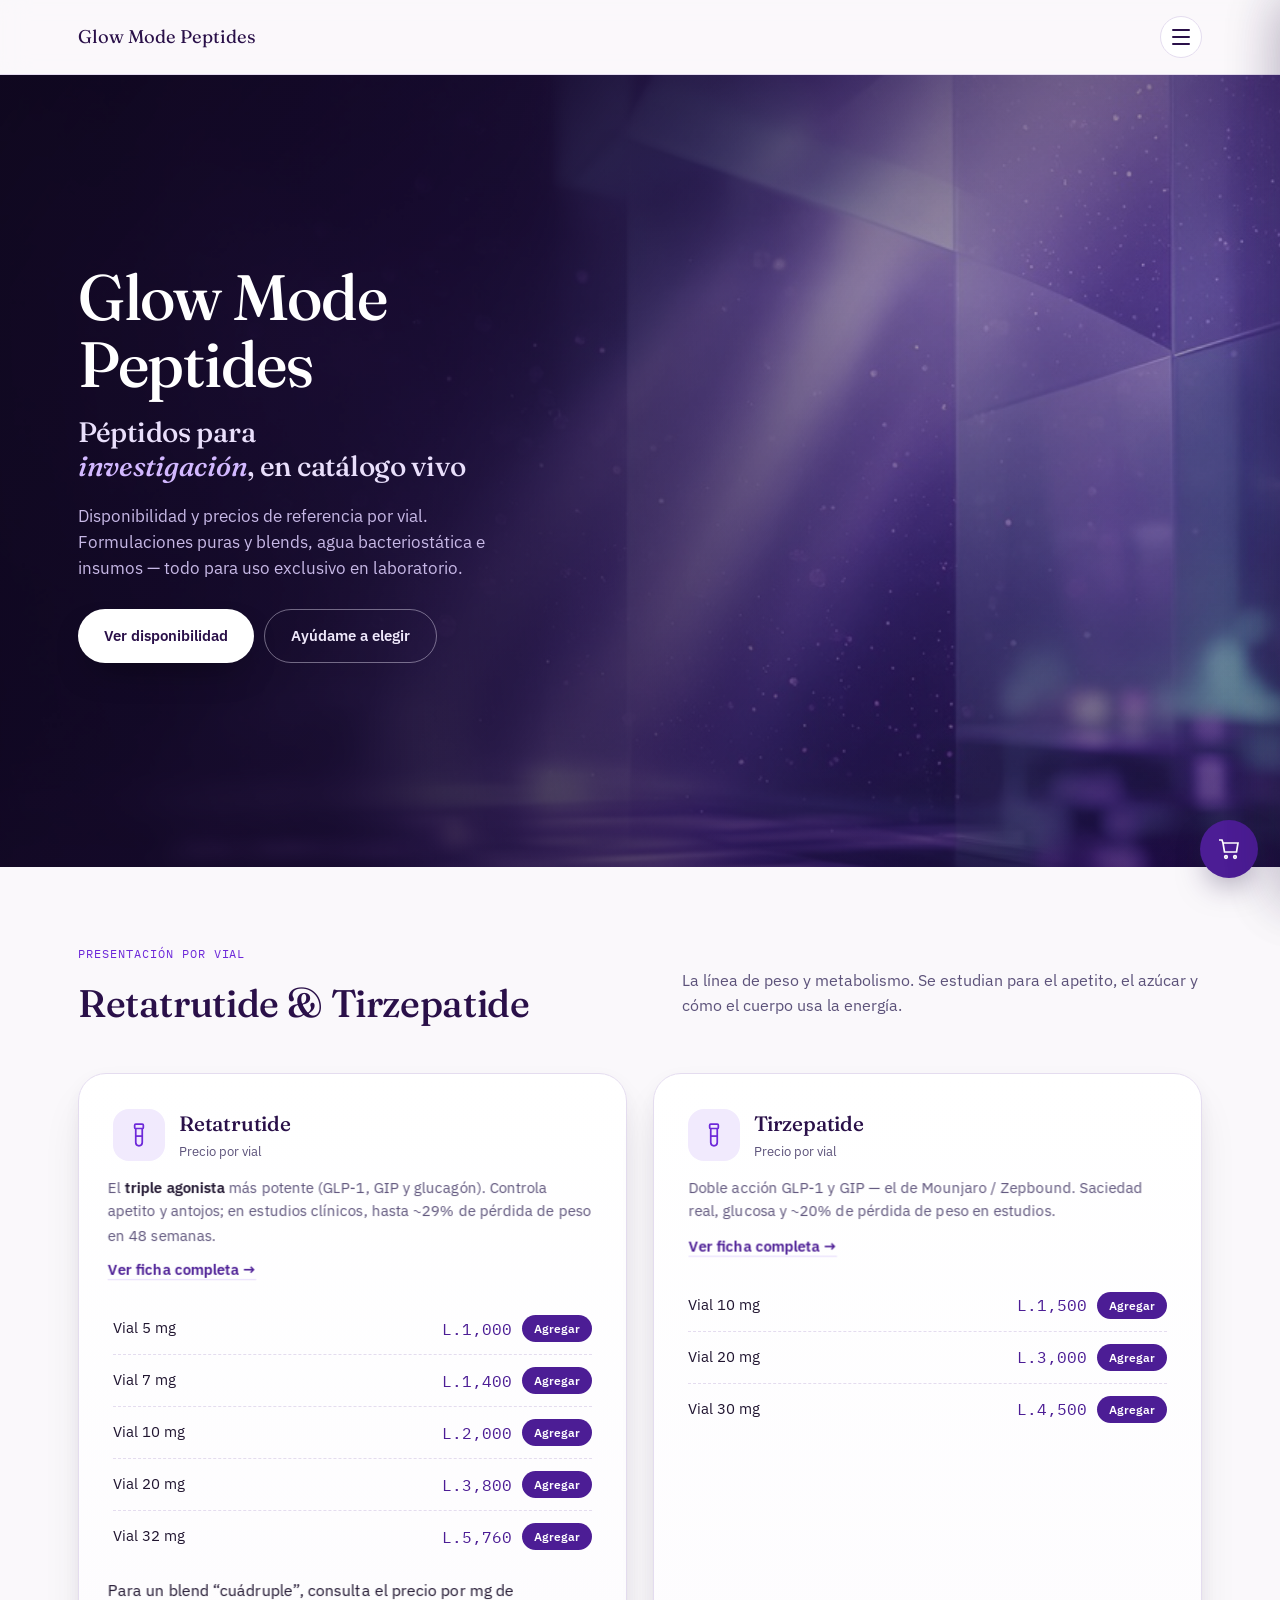
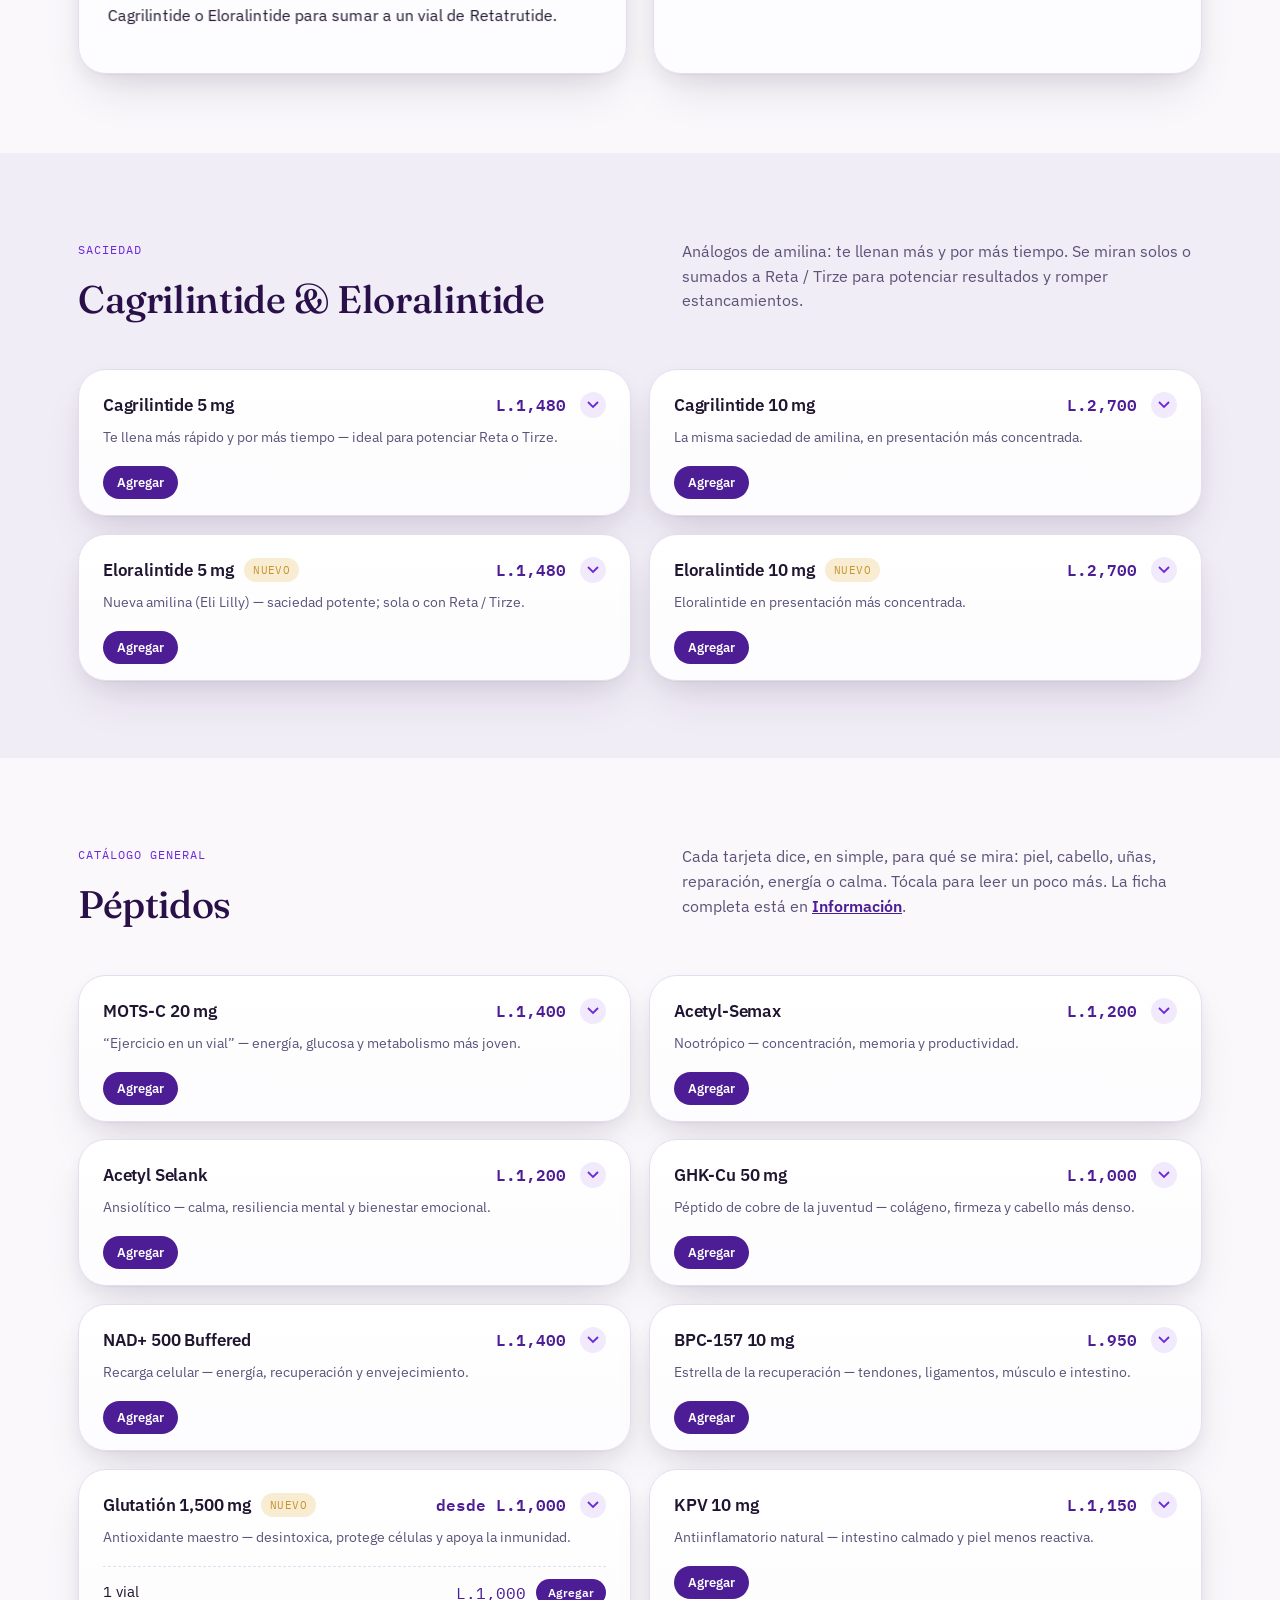
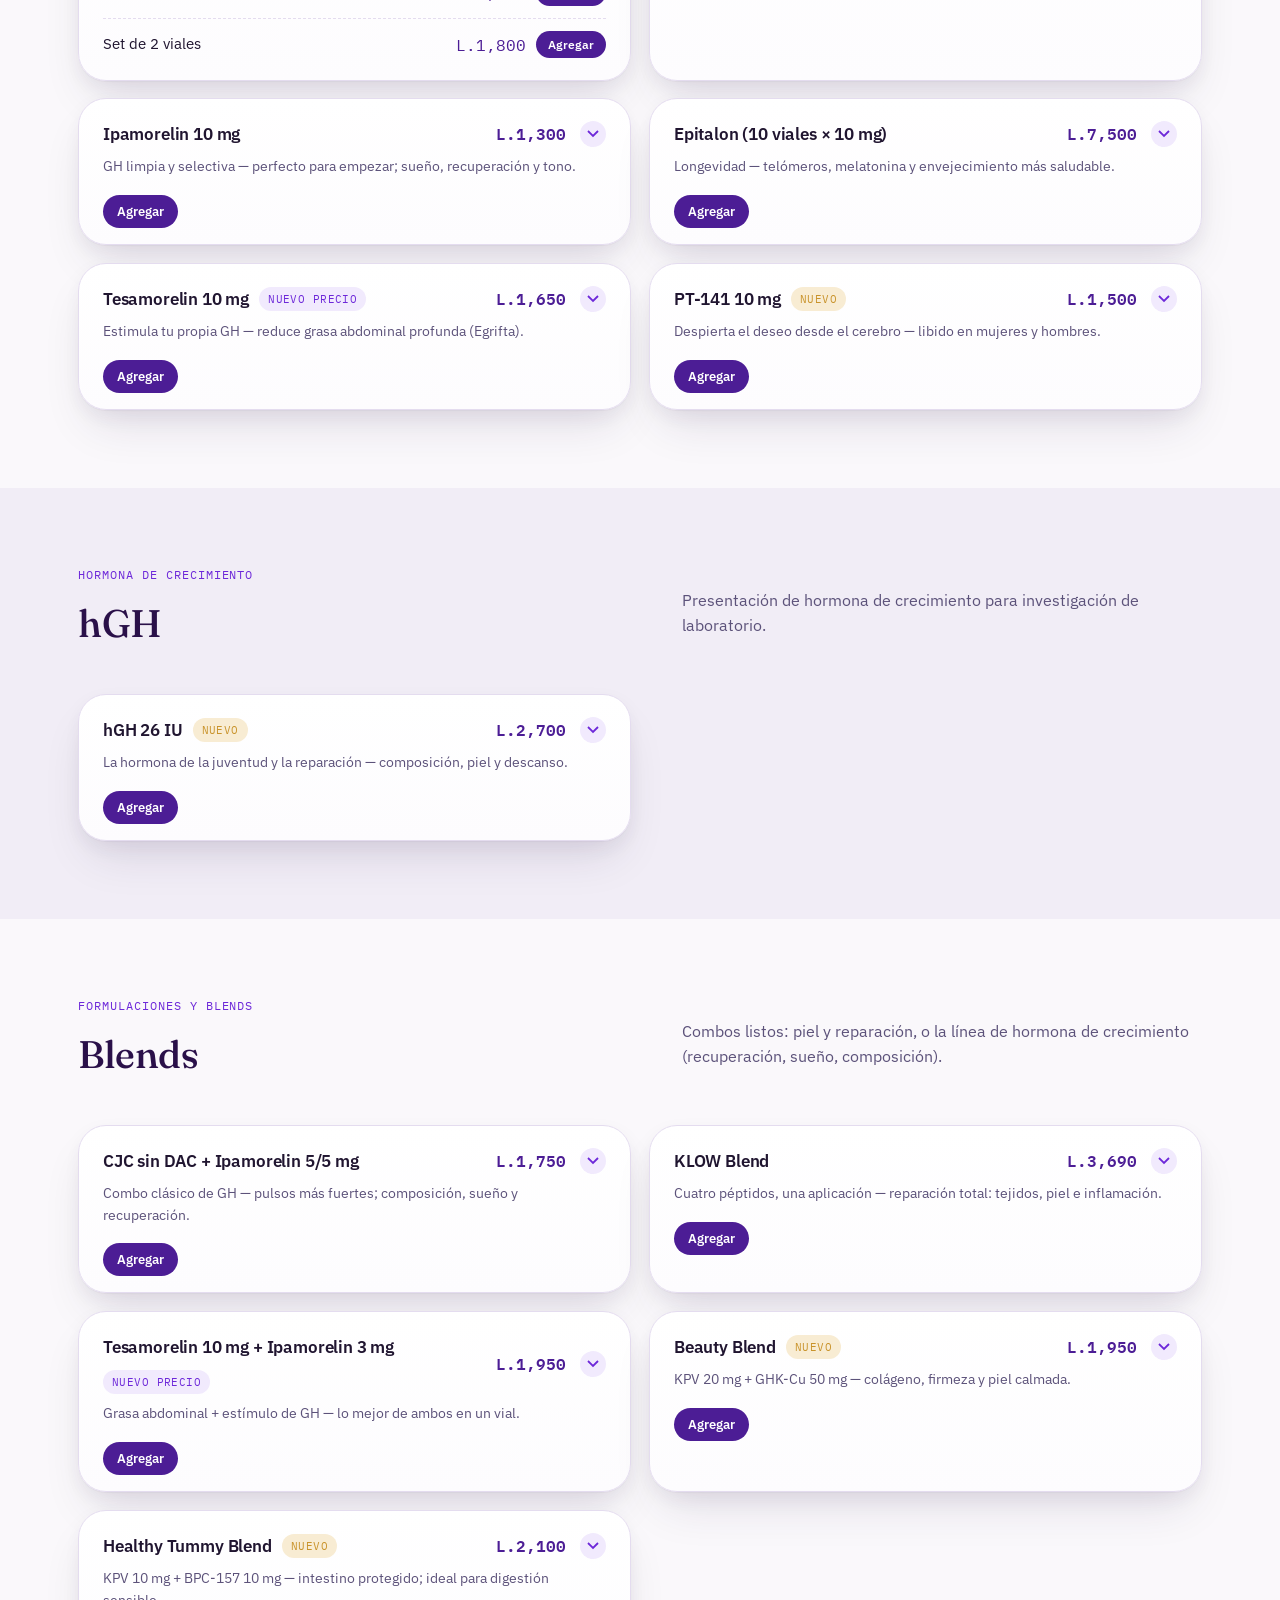
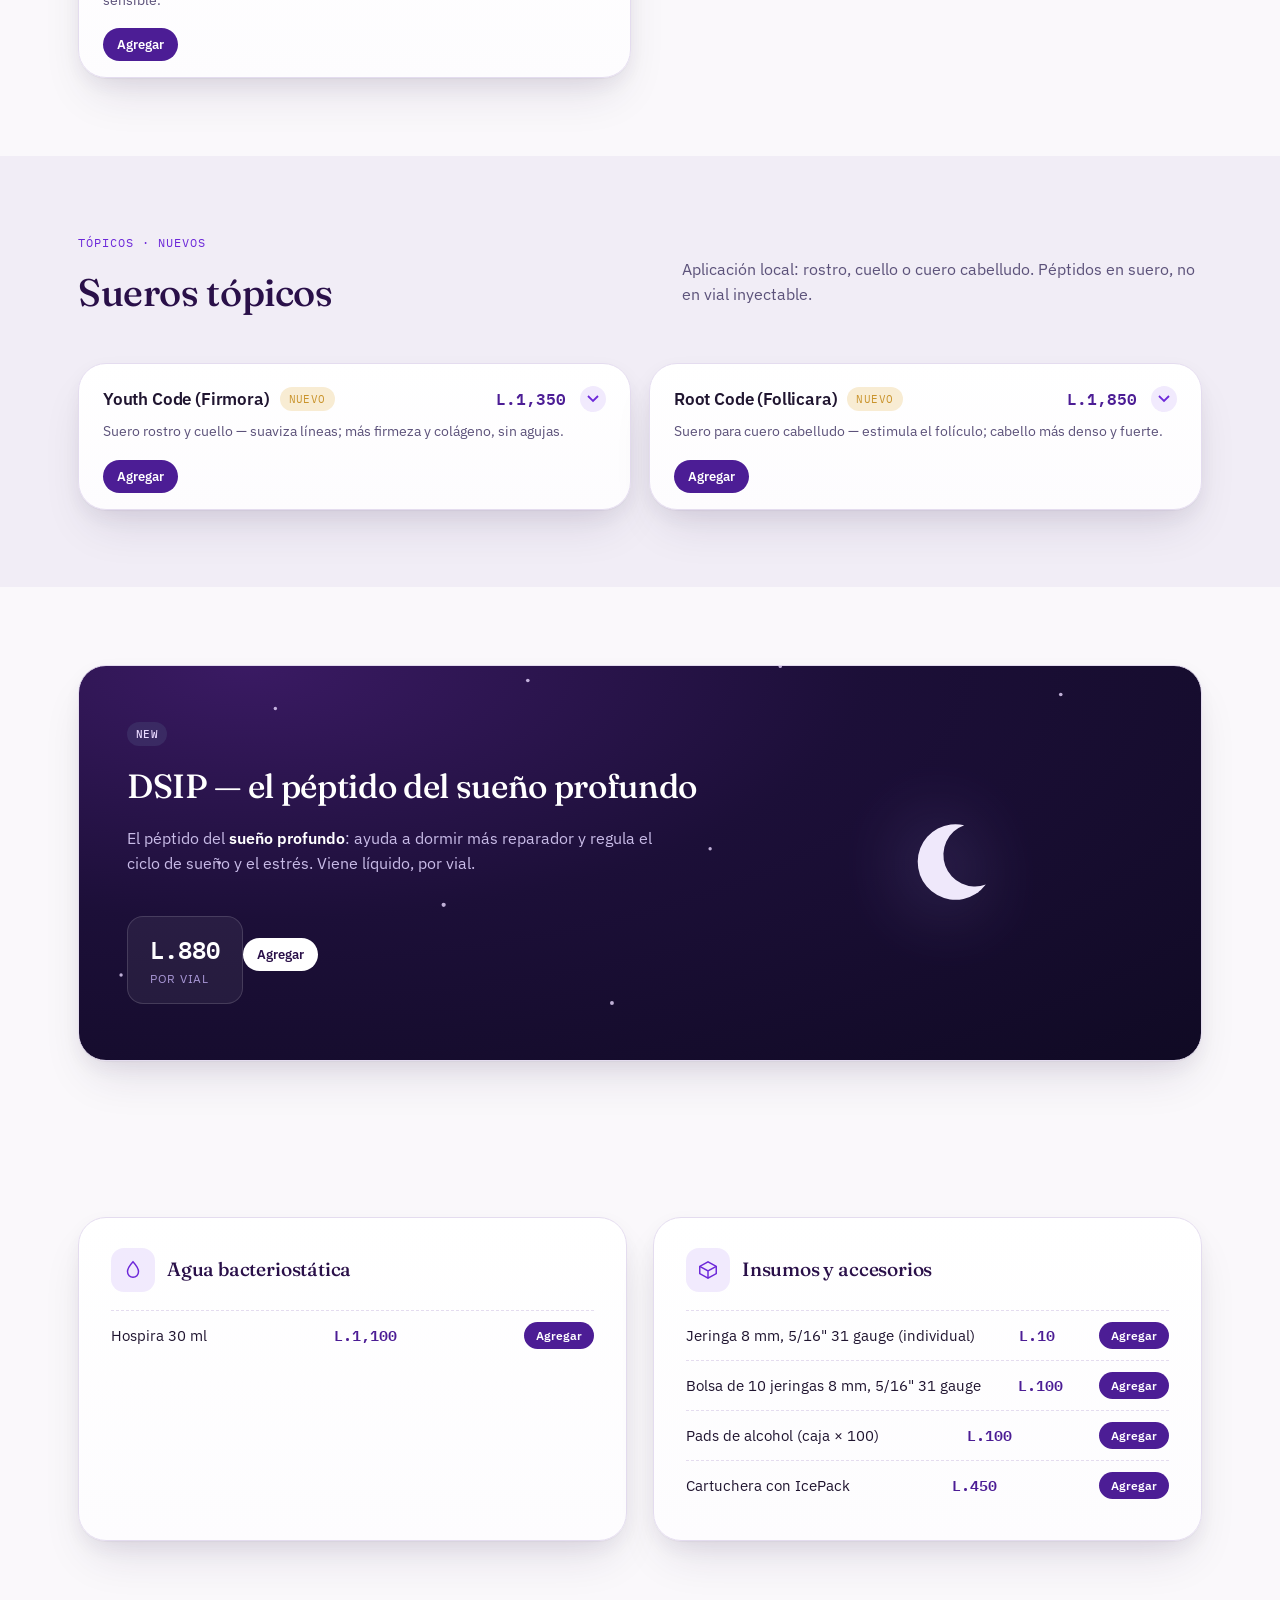
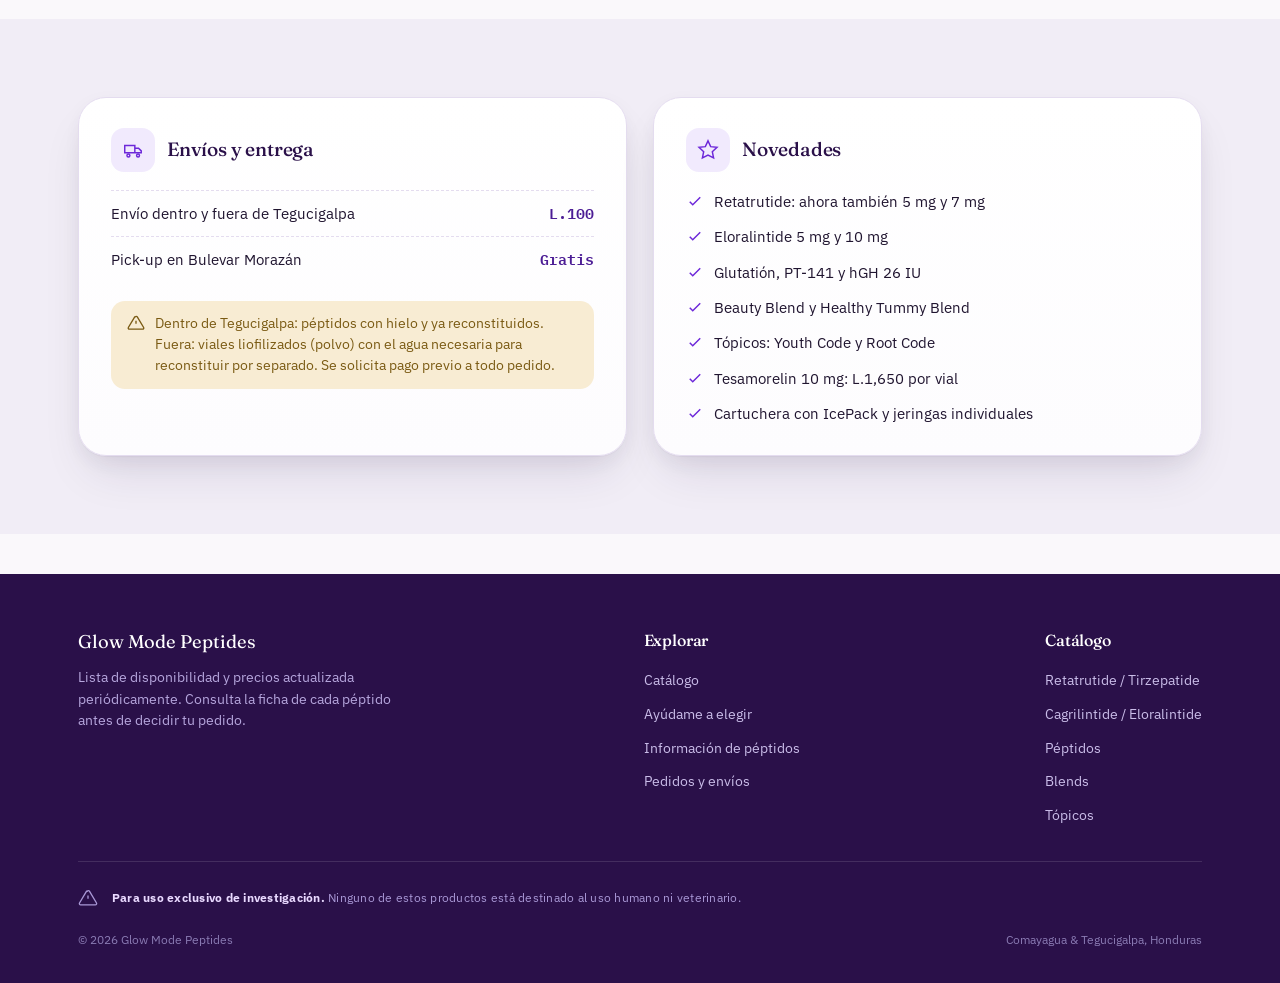
==== commit f5419772: "Align copy with Oct 2026 product guide Refresh catalog teasers and Información fichas with guide cla" ====
--- a/index.html
+++ b/index.html
@@ -76,7 +76,7 @@
             <span>Precio por vial</span>
           </div>
         </div>
-        <p class="plan-blurb">El más potente de esta línea. Actúa por <strong>tres vías</strong> a la vez (apetito, azúcar y energía), por eso encabeza el catálogo.</p>
+        <p class="plan-blurb">El <strong>triple agonista</strong> más potente (GLP-1, GIP y glucagón). Controla apetito y antojos; en estudios clínicos, hasta ~29% de pérdida de peso en 48 semanas.</p>
         <p class="plan-more"><a href="informacion.html#retatrutide">Ver ficha completa →</a></p>
         <div class="plan-rows">
           <div class="plan-row"><span class="label">Vial 5 mg</span><span class="price">L.1,000</span></div>
@@ -97,7 +97,7 @@
             <span>Precio por vial</span>
           </div>
         </div>
-        <p class="plan-blurb">Se estudia para <strong>peso y azúcar</strong>. Actúa por dos vías; es el “hermano” más conocido de Retatrutide.</p>
+        <p class="plan-blurb">Doble acción GLP-1 y GIP — el de Mounjaro / Zepbound. Saciedad real, glucosa y ~20% de pérdida de peso en estudios.</p>
         <p class="plan-more"><a href="informacion.html#tirzepatide">Ver ficha completa →</a></p>
         <div class="plan-rows">
           <div class="plan-row"><span class="label">Vial 10 mg</span><span class="price">L.1,500</span></div>
@@ -117,7 +117,7 @@
         <span class="section-tag">Saciedad</span>
         <h2>Cagrilintide &amp; Eloralintide</h2>
       </div>
-      <p class="section-sub">Análogos de amilina: se miran para la señal de “ya comí”. Misma línea de apetito; distinta molécula.</p>
+      <p class="section-sub">Análogos de amilina: te llenan más y por más tiempo. Se miran solos o sumados a Reta / Tirze para potenciar resultados y romper estancamientos.</p>
     </div>
 
     <div class="pep-grid tilt-stage">
@@ -127,10 +127,10 @@
           <div class="pep-card-name"><h4>Cagrilintide 5 mg</h4></div>
           <div class="pep-card-right"><span class="pep-card-price">L.1,480</span><span class="pep-chevron"><svg viewBox="0 0 12 8" fill="none"><path d="M1 1l5 5 5-5" stroke="#6d28d9" stroke-width="1.8"/></svg></span></div>
         </div>
-        <p class="pep-card-teaser">Saciedad — sentirte lleno y picar menos.</p>
-        <div class="pep-card-body"><div class="pep-card-body-inner">
-          <p>Cagrilintide copia a la amilina, la hormona que dice “ya comí”. En palabras simples, se investiga para el apetito: más saciedad y menos ganas de seguir comiendo.</p>
-          <p>Suele mirarse junto a la línea de peso (Tirzepatide y Retatrutide).</p>
+        <p class="pep-card-teaser">Te llena más rápido y por más tiempo — ideal para potenciar Reta o Tirze.</p>
+        <div class="pep-card-body"><div class="pep-card-body-inner">
+          <p>Análogo de amilina, la hormona natural de la saciedad. Se mira para llenarte más y romper estancamientos de peso.</p>
+          <p>Suele sumarse a Tirzepatide o Retatrutide para potenciar el efecto.</p>
           <a href="informacion.html#cagrilintide">Ver ficha completa →</a>
         </div></div>
       </article>
@@ -140,9 +140,9 @@
           <div class="pep-card-name"><h4>Cagrilintide 10 mg</h4></div>
           <div class="pep-card-right"><span class="pep-card-price">L.2,700</span><span class="pep-chevron"><svg viewBox="0 0 12 8" fill="none"><path d="M1 1l5 5 5-5" stroke="#6d28d9" stroke-width="1.8"/></svg></span></div>
         </div>
-        <p class="pep-card-teaser">La misma molécula de saciedad, en presentación más concentrada.</p>
-        <div class="pep-card-body"><div class="pep-card-body-inner">
-          <p>Es el mismo Cagrilintide que el de 5 mg: análogo de amilina para investigación de apetito y saciedad. Esta versión trae el doble de concentración.</p>
+        <p class="pep-card-teaser">La misma saciedad de amilina, en presentación más concentrada.</p>
+        <div class="pep-card-body"><div class="pep-card-body-inner">
+          <p>Mismo Cagrilintide que el de 5 mg, con el doble de concentración por vial.</p>
           <a href="informacion.html#cagrilintide">Ver ficha completa →</a>
         </div></div>
       </article>
@@ -152,10 +152,10 @@
           <div class="pep-card-name"><h4>Eloralintide 5 mg</h4><span class="badge badge-new">Nuevo</span></div>
           <div class="pep-card-right"><span class="pep-card-price">L.1,480</span><span class="pep-chevron"><svg viewBox="0 0 12 8" fill="none"><path d="M1 1l5 5 5-5" stroke="#6d28d9" stroke-width="1.8"/></svg></span></div>
         </div>
-        <p class="pep-card-teaser">Otra vía de amilina — saciedad y apetito.</p>
-        <div class="pep-card-body"><div class="pep-card-body-inner">
-          <p>Eloralintide es otro análogo de amilina en la misma conversación de saciedad. En palabras simples, se mira para la señal de “estoy lleno”, en paralelo a Cagrilintide.</p>
-          <p>También se consulta cuando se arma un blend con Retatrutide.</p>
+        <p class="pep-card-teaser">Nueva amilina (Eli Lilly) — saciedad potente; sola o con Reta / Tirze.</p>
+        <div class="pep-card-body"><div class="pep-card-body-inner">
+          <p>Nueva generación de amilina. En fase 2 se asoció con hasta ~20% de pérdida de peso. Ideal para romper estancamientos.</p>
+          <p>Se puede mirar sola o sumarla a Tirzepatide o Retatrutide.</p>
           <a href="informacion.html#eloralintide">Ver ficha completa →</a>
         </div></div>
       </article>
@@ -194,10 +194,10 @@
           <div class="pep-card-name"><h4>MOTS-C 20 mg</h4></div>
           <div class="pep-card-right"><span class="pep-card-price">L.1,400</span><span class="pep-chevron"><svg viewBox="0 0 12 8" fill="none"><path d="M1 1l5 5 5-5" stroke="#6d28d9" stroke-width="1.8"/></svg></span></div>
         </div>
-        <p class="pep-card-teaser">Energía y metabolismo — las “baterías” de la célula.</p>
-        <div class="pep-card-body"><div class="pep-card-body-inner">
-          <p>MOTS-C nace del ADN de las mitocondrias, las baterías de cada célula. En palabras simples, se estudia para que el cuerpo use mejor la energía: metabolismo, resistencia y cómo las células queman combustible.</p>
-          <p>No es un péptido de piel; es de “poner el motor a punto”.</p>
+        <p class="pep-card-teaser">“Ejercicio en un vial” — energía, glucosa y metabolismo más joven.</p>
+        <div class="pep-card-body"><div class="pep-card-body-inner">
+          <p>Péptido de las mitocondrias — se conoce como “ejercicio en un vial”. Se mira para mejorar el uso de glucosa y la sensibilidad a la insulina, más energía y resistencia, y un metabolismo más joven.</p>
+          <p>No es un péptido de piel; es de motor interno.</p>
           <a href="informacion.html#mots-c">Ver ficha completa →</a>
         </div></div>
       </article>
@@ -207,10 +207,10 @@
           <div class="pep-card-name"><h4>Acetyl-Semax</h4></div>
           <div class="pep-card-right"><span class="pep-card-price">L.1,200</span><span class="pep-chevron"><svg viewBox="0 0 12 8" fill="none"><path d="M1 1l5 5 5-5" stroke="#6d28d9" stroke-width="1.8"/></svg></span></div>
         </div>
-        <p class="pep-card-teaser">Enfoque, memoria y claridad mental.</p>
-        <div class="pep-card-body"><div class="pep-card-body-inner">
-          <p>Semax es un péptido sintético emparentado con la hormona ACTH. En palabras simples, se mira en investigación de cerebro: concentrarte, recordar y sentirte más despierto mentalmente.</p>
-          <p>La versión acetilada suele estudiarse porque dura más. No es café: es una línea cognitiva.</p>
+        <p class="pep-card-teaser">Nootrópico — concentración, memoria y productividad.</p>
+        <div class="pep-card-body"><div class="pep-card-body-inner">
+          <p>Péptido nootrópico: concentración, memoria, neuroprotección, aprendizaje y productividad.</p>
+          <p>La versión acetilada suele durar más. No es café: es una línea cognitiva. A menudo se mira junto a Selank.</p>
           <a href="informacion.html#acetyl-semax">Ver ficha completa →</a>
         </div></div>
       </article>
@@ -220,10 +220,10 @@
           <div class="pep-card-name"><h4>Acetyl Selank</h4></div>
           <div class="pep-card-right"><span class="pep-card-price">L.1,200</span><span class="pep-chevron"><svg viewBox="0 0 12 8" fill="none"><path d="M1 1l5 5 5-5" stroke="#6d28d9" stroke-width="1.8"/></svg></span></div>
         </div>
-        <p class="pep-card-teaser">Calmar el estrés sin “apagarte”.</p>
-        <div class="pep-card-body"><div class="pep-card-body-inner">
-          <p>Selank es un análogo de la tuftsina. En palabras simples, se investiga como el péptido de la calma: estrés, ansiedad y un ánimo más estable, sin el perfil de un sedante pesado.</p>
-          <p>A menudo se mira junto a Semax: uno enfoca, el otro suaviza.</p>
+        <p class="pep-card-teaser">Ansiolítico — calma, resiliencia mental y bienestar emocional.</p>
+        <div class="pep-card-body"><div class="pep-card-body-inner">
+          <p>Péptido ansiolítico y regulador del ánimo: reduce ansiedad y estrés, mejora la resiliencia mental y promueve calma con enfoque.</p>
+          <p>Sin el perfil de un sedante pesado. A menudo se mira junto a Semax: uno enfoca, el otro suaviza.</p>
           <a href="informacion.html#acetyl-selank">Ver ficha completa →</a>
         </div></div>
       </article>
@@ -233,10 +233,10 @@
           <div class="pep-card-name"><h4>GHK-Cu 50 mg</h4></div>
           <div class="pep-card-right"><span class="pep-card-price">L.1,000</span><span class="pep-chevron"><svg viewBox="0 0 12 8" fill="none"><path d="M1 1l5 5 5-5" stroke="#6d28d9" stroke-width="1.8"/></svg></span></div>
         </div>
-        <p class="pep-card-teaser">Piel más bonita, cabello y uñas más fuertes, y reparación de tejido.</p>
-        <div class="pep-card-body"><div class="pep-card-body-inner">
-          <p>GHK-Cu es un péptido unido a cobre, de los más conocidos en investigación de belleza y reparación. En palabras simples: se estudia para que la piel se vea más firme y uniforme, para cabello y uñas, y para que el tejido se reordene.</p>
-          <p>Es el “péptido de verse y recuperarse mejor” del catálogo.</p>
+        <p class="pep-card-teaser">Péptido de cobre de la juventud — colágeno, firmeza y cabello más denso.</p>
+        <div class="pep-card-body"><div class="pep-card-body-inner">
+          <p>El péptido de cobre de la juventud: estimula colágeno y elastina. Se mira para piel más firme y suave, aspecto más luminoso, y cabello más denso.</p>
+          <p>Es el péptido de la belleza del catálogo.</p>
           <a href="informacion.html#ghk-cu">Ver ficha completa →</a>
         </div></div>
       </article>
@@ -259,10 +259,10 @@
           <div class="pep-card-name"><h4>BPC-157 10 mg</h4></div>
           <div class="pep-card-right"><span class="pep-card-price">L.950</span><span class="pep-chevron"><svg viewBox="0 0 12 8" fill="none"><path d="M1 1l5 5 5-5" stroke="#6d28d9" stroke-width="1.8"/></svg></span></div>
         </div>
-        <p class="pep-card-teaser">El más conocido para que el tejido se recupere.</p>
-        <div class="pep-card-body"><div class="pep-card-body-inner">
-          <p>BPC-157 viene de una proteína del estómago (Body Protection Compound). En palabras simples, es el péptido que más se menciona cuando se habla de sanar: músculos, tendones, ligamentos y tejido en general.</p>
-          <p>Se estudia porque parece dar una mano a que el cuerpo cierre y reordene lo dañado.</p>
+        <p class="pep-card-teaser">Estrella de la recuperación — tendones, ligamentos, músculo e intestino.</p>
+        <div class="pep-card-body"><div class="pep-card-body-inner">
+          <p>El péptido estrella de la recuperación: tendones, ligamentos y músculo. También se mira por cómo protege estómago e intestino.</p>
+          <p>Favorito cuando la conversación es “esto está lastimado y quiero que suelde”.</p>
           <a href="informacion.html#bpc-157">Ver ficha completa →</a>
         </div></div>
       </article>
@@ -272,13 +272,13 @@
           <div class="pep-card-name"><h4>Glutatión 1,500 mg</h4><span class="badge badge-new">Nuevo</span></div>
           <div class="pep-card-right"><span class="pep-card-price">desde L.1,000</span><span class="pep-chevron"><svg viewBox="0 0 12 8" fill="none"><path d="M1 1l5 5 5-5" stroke="#6d28d9" stroke-width="1.8"/></svg></span></div>
         </div>
-        <p class="pep-card-teaser">Antioxidante — defensa celular y “limpieza” del metabolismo.</p>
+        <p class="pep-card-teaser">Antioxidante maestro — desintoxica, protege células y apoya la inmunidad.</p>
         <div class="plan-rows pep-card-options">
           <div class="plan-row"><span class="label">1 vial</span><span class="price">L.1,000</span></div>
           <div class="plan-row"><span class="label">Set de 2 viales</span><span class="price">L.1,800</span></div>
         </div>
         <div class="pep-card-body"><div class="pep-card-body-inner">
-          <p>El glutatión es el antioxidante estrella que ya fabrica el cuerpo. En investigación se mira para defensa celular, detox y procesos ligados al estrés oxidativo.</p>
+          <p>El antioxidante maestro del cuerpo: desintoxica y protege tus células. También se mira por apoyo al sistema inmune y la salud celular.</p>
           <p>Disponible en vial individual o set de dos (1,500 mg c/u).</p>
           <a href="informacion.html#glutation">Ver ficha completa →</a>
         </div></div>
@@ -289,9 +289,9 @@
           <div class="pep-card-name"><h4>KPV 10 mg</h4></div>
           <div class="pep-card-right"><span class="pep-card-price">L.1,150</span><span class="pep-chevron"><svg viewBox="0 0 12 8" fill="none"><path d="M1 1l5 5 5-5" stroke="#6d28d9" stroke-width="1.8"/></svg></span></div>
         </div>
-        <p class="pep-card-teaser">Calmar inflamación de piel e intestino.</p>
-        <div class="pep-card-body"><div class="pep-card-body-inner">
-          <p>KPV es un pedacito muy pequeño de la hormona alfa-MSH. En palabras simples, se estudia para bajar inflamación: piel irritada, procesos inflamatorios y también el revestimiento del intestino.</p>
+        <p class="pep-card-teaser">Antiinflamatorio natural — intestino calmado y piel menos reactiva.</p>
+        <div class="pep-card-body"><div class="pep-card-body-inner">
+          <p>Potente antiinflamatorio natural de solo 3 aminoácidos. Se mira para calmar la inflamación intestinal, una piel menos reactiva y por su acción antimicrobiana.</p>
           <p>Es una molécula de “calma”, no de milagro de un día para otro.</p>
           <a href="informacion.html#kpv">Ver ficha completa →</a>
         </div></div>
@@ -302,10 +302,10 @@
           <div class="pep-card-name"><h4>Ipamorelin 10 mg</h4></div>
           <div class="pep-card-right"><span class="pep-card-price">L.1,300</span><span class="pep-chevron"><svg viewBox="0 0 12 8" fill="none"><path d="M1 1l5 5 5-5" stroke="#6d28d9" stroke-width="1.8"/></svg></span></div>
         </div>
-        <p class="pep-card-teaser">Le pide al cuerpo su propia hormona de crecimiento — recuperación, sueño, composición.</p>
-        <div class="pep-card-body"><div class="pep-card-body-inner">
-          <p>Ipamorelin le pide a la pituitaria que suelte hormona de crecimiento, de forma selectiva (más “limpia” que otros de su familia).</p>
-          <p>En palabras simples, se mira para recuperarte, dormir mejor y la composición corporal (músculo vs. grasa), porque la GH entra en esos procesos.</p>
+        <p class="pep-card-teaser">GH limpia y selectiva — perfecto para empezar; sueño, recuperación y tono.</p>
+        <div class="pep-card-body"><div class="pep-card-body-inner">
+          <p>Libera GH de forma limpia y selectiva — sin subir cortisol ni causar ansiedad como otros de su familia. Perfecto para empezar con GH.</p>
+          <p>Se mira para mejor sueño, recuperación y tono muscular.</p>
           <a href="informacion.html#ipamorelin">Ver ficha completa →</a>
         </div></div>
       </article>
@@ -315,9 +315,9 @@
           <div class="pep-card-name"><h4>Epitalon (10 viales × 10 mg)</h4></div>
           <div class="pep-card-right"><span class="pep-card-price">L.7,500</span><span class="pep-chevron"><svg viewBox="0 0 12 8" fill="none"><path d="M1 1l5 5 5-5" stroke="#6d28d9" stroke-width="1.8"/></svg></span></div>
         </div>
-        <p class="pep-card-teaser">Envejecimiento celular y un reloj interno más ordenado.</p>
-        <div class="pep-card-body"><div class="pep-card-body-inner">
-          <p>Epitalon es un tetrapéptido inspirado en la glándula pineal, la del reloj del cuerpo. En palabras simples, se mira en investigación de longevidad: cómo envejecen las células y cómo se ordenan los ritmos (sueño y vigilia).</p>
+        <p class="pep-card-teaser">Longevidad — telómeros, melatonina y envejecimiento más saludable.</p>
+        <div class="pep-card-body"><div class="pep-card-body-inner">
+          <p>El péptido de la longevidad: se estudia por proteger los telómeros, regular la melatonina y el sueño, y apoyar un envejecimiento más saludable.</p>
           <p>No es un efecto de piel de un día para otro; es de largo plazo celular.</p>
           <a href="informacion.html#epitalon">Ver ficha completa →</a>
         </div></div>
@@ -328,10 +328,10 @@
           <div class="pep-card-name"><h4>Tesamorelin 10 mg</h4><span class="badge badge-updated">Nuevo precio</span></div>
           <div class="pep-card-right"><span class="pep-card-price">L.1,650</span><span class="pep-chevron"><svg viewBox="0 0 12 8" fill="none"><path d="M1 1l5 5 5-5" stroke="#6d28d9" stroke-width="1.8"/></svg></span></div>
         </div>
-        <p class="pep-card-teaser">El más documentado para hormona de crecimiento y grasa de la zona media.</p>
-        <div class="pep-card-body"><div class="pep-card-body-inner">
-          <p>Tesamorelin es un análogo de GHRH: le pide al cuerpo que produzca más hormona de crecimiento. Es de los más estudiados de esta familia.</p>
-          <p>En palabras simples, se mira para composición corporal — sobre todo grasa abdominal — y para la señal de crecimiento.</p>
+        <p class="pep-card-teaser">Estimula tu propia GH — reduce grasa abdominal profunda (Egrifta).</p>
+        <div class="pep-card-body"><div class="pep-card-body-inner">
+          <p>Estimula tu propia GH; conocido clínicamente como Egrifta. Se mira para reducir grasa abdominal profunda y elevar el IGF-1 de forma natural.</p>
+          <p>No es un “quema panza” de gimnasio: es la señal de crecimiento en la zona media.</p>
           <a href="informacion.html#tesamorelin">Ver ficha completa →</a>
         </div></div>
       </article>
@@ -341,9 +341,9 @@
           <div class="pep-card-name"><h4>PT-141 10 mg</h4><span class="badge badge-new">Nuevo</span></div>
           <div class="pep-card-right"><span class="pep-card-price">L.1,500</span><span class="pep-chevron"><svg viewBox="0 0 12 8" fill="none"><path d="M1 1l5 5 5-5" stroke="#6d28d9" stroke-width="1.8"/></svg></span></div>
         </div>
-        <p class="pep-card-teaser">Se mira en investigación de deseo y respuesta sexual.</p>
-        <div class="pep-card-body"><div class="pep-card-body-inner">
-          <p>PT-141 (bremelanotida) actúa sobre receptores de melanocortina en el sistema nervioso central. En palabras simples, se estudia en la línea de libido y excitación — no es un vasodilatador tipo “flujo sanguíneo local”.</p>
+        <p class="pep-card-teaser">Despierta el deseo desde el cerebro — libido en mujeres y hombres.</p>
+        <div class="pep-card-body"><div class="pep-card-body-inner">
+          <p>Despierta el deseo desde el cerebro (principio activo de Vyleesi). Se mira para aumentar la libido en mujeres y hombres: actúa en el deseo, no solo en lo físico. Efecto rápido.</p>
           <a href="informacion.html#pt-141">Ver ficha completa →</a>
         </div></div>
       </article>
@@ -368,10 +368,10 @@
           <div class="pep-card-name"><h4>hGH 26 IU</h4><span class="badge badge-new">Nuevo</span></div>
           <div class="pep-card-right"><span class="pep-card-price">L.2,700</span><span class="pep-chevron"><svg viewBox="0 0 12 8" fill="none"><path d="M1 1l5 5 5-5" stroke="#6d28d9" stroke-width="1.8"/></svg></span></div>
         </div>
-        <p class="pep-card-teaser">Hormona de crecimiento — recuperación, composición y reparación.</p>
-        <div class="pep-card-body"><div class="pep-card-body-inner">
-          <p>La hormona de crecimiento (hGH) se estudia en investigación de recuperación, composición corporal y procesos de reparación tisular.</p>
-          <p>Presentación de 26 IU por vial.</p>
+        <p class="pep-card-teaser">La hormona de la juventud y la reparación — composición, piel y descanso.</p>
+        <div class="pep-card-body"><div class="pep-card-body-inner">
+          <p>Hormona de crecimiento humana: la de la juventud y la reparación. Se mira para composición (más músculo, menos grasa), piel más firme, mejor descanso y recuperación acelerada.</p>
+          <p>Presentación de 26 IU por vial. A diferencia de Ipamorelin o Tesamorelin, aquí la molécula es la propia hormona.</p>
           <a href="informacion.html#hgh">Ver ficha completa →</a>
         </div></div>
       </article>
@@ -394,13 +394,13 @@
 
       <article class="card3d pep-card reveal" id="cjc-ipamorelin">
         <div class="pep-card-top">
-          <div class="pep-card-name"><h4>CJC 1295 + Ipamorelin 5/5 mg</h4></div>
+          <div class="pep-card-name"><h4>CJC sin DAC + Ipamorelin 5/5 mg</h4></div>
           <div class="pep-card-right"><span class="pep-card-price">L.1,750</span><span class="pep-chevron"><svg viewBox="0 0 12 8" fill="none"><path d="M1 1l5 5 5-5" stroke="#6d28d9" stroke-width="1.8"/></svg></span></div>
         </div>
-        <p class="pep-card-teaser">Dos péptidos que juntos piden más hormona de crecimiento, en pulsos.</p>
-        <div class="pep-card-body"><div class="pep-card-body-inner">
-          <p>El CJC 1295 da la señal de “libera GH ahora” y el Ipamorelin refuerza esa señal. Juntos se estudian para pulsos más naturales de hormona de crecimiento.</p>
-          <p>En palabras simples: recuperación, sueño y composición corporal, en una sola presentación 5/5 mg.</p>
+        <p class="pep-card-teaser">Combo clásico de GH — pulsos más fuertes; composición, sueño y recuperación.</p>
+        <div class="pep-card-body"><div class="pep-card-body-inner">
+          <p>El combo clásico: CJC sin DAC da la señal de “libera GH ahora” y el Ipamorelin refuerza esa señal — pulsos más fuertes y naturales.</p>
+          <p>Composición corporal, sueño y recuperación, en una sola presentación 5/5 mg.</p>
           <a href="informacion.html#cjc-ipamorelin">Ver ficha completa →</a>
         </div></div>
       </article>
@@ -410,9 +410,9 @@
           <div class="pep-card-name"><h4>KLOW Blend</h4></div>
           <div class="pep-card-right"><span class="pep-card-price">L.3,690</span><span class="pep-chevron"><svg viewBox="0 0 12 8" fill="none"><path d="M1 1l5 5 5-5" stroke="#6d28d9" stroke-width="1.8"/></svg></span></div>
         </div>
-        <p class="pep-card-teaser">GHK-Cu, KPV, TB-500 y BPC-157 — piel, belleza y reparación.</p>
-        <div class="pep-card-body"><div class="pep-card-body-inner">
-          <p>KLOW junta GHK-Cu, KPV, TB-500 y BPC-157 en un solo vial. En palabras simples, es el blend de piel y tejido: aspecto de la piel, reparación y calma de inflamación.</p>
+        <p class="pep-card-teaser">Cuatro péptidos, una aplicación — reparación total: tejidos, piel e inflamación.</p>
+        <div class="pep-card-body"><div class="pep-card-body-inner">
+          <p>Reparación total en un vial: tejidos, piel e inflamación. Cuatro péptidos, una sola aplicación.</p>
           <a href="informacion.html#klow">Ver ficha completa →</a>
         </div></div>
       </article>
@@ -422,10 +422,9 @@
           <div class="pep-card-name"><h4>Tesamorelin 10 mg + Ipamorelin 3 mg</h4><span class="badge badge-updated">Nuevo precio</span></div>
           <div class="pep-card-right"><span class="pep-card-price">L.1,950</span><span class="pep-chevron"><svg viewBox="0 0 12 8" fill="none"><path d="M1 1l5 5 5-5" stroke="#6d28d9" stroke-width="1.8"/></svg></span></div>
         </div>
-        <p class="pep-card-teaser">El combo de “pide GH”: Tesamorelin más Ipamorelin en un vial.</p>
-        <div class="pep-card-body"><div class="pep-card-body-inner">
-          <p>Junta Tesamorelin (la señal GHRH) con Ipamorelin (el empujón selectivo). En palabras simples, es el blend de hormona de crecimiento de mayor rendimiento del catálogo.</p>
-          <p>Se estudia para recuperación y composición corporal.</p>
+        <p class="pep-card-teaser">Grasa abdominal + estímulo de GH — lo mejor de ambos en un vial.</p>
+        <div class="pep-card-body"><div class="pep-card-body-inner">
+          <p>Quema de grasa abdominal más estímulo de GH: lo mejor de ambos. Definición y recuperación en un solo vial.</p>
           <a href="informacion.html#tesa-ipa-blend">Ver ficha completa →</a>
         </div></div>
       </article>
@@ -435,9 +434,9 @@
           <div class="pep-card-name"><h4>Beauty Blend</h4><span class="badge badge-new">Nuevo</span></div>
           <div class="pep-card-right"><span class="pep-card-price">L.1,950</span><span class="pep-chevron"><svg viewBox="0 0 12 8" fill="none"><path d="M1 1l5 5 5-5" stroke="#6d28d9" stroke-width="1.8"/></svg></span></div>
         </div>
-        <p class="pep-card-teaser">KPV 20 mg + GHK-Cu 50 mg — piel e inflamación en un vial.</p>
-        <div class="pep-card-body"><div class="pep-card-body-inner">
-          <p>Combina KPV (calma de inflamación) con GHK-Cu (piel, cabello, uñas y reparación). En palabras simples: belleza + menos “fuego” en la piel, juntos.</p>
+        <p class="pep-card-teaser">KPV 20 mg + GHK-Cu 50 mg — colágeno, firmeza y piel calmada.</p>
+        <div class="pep-card-body"><div class="pep-card-body-inner">
+          <p>Colágeno, firmeza y piel calmada — tu rutina de belleza desde adentro.</p>
           <a href="informacion.html#beauty-blend">Ver ficha completa →</a>
         </div></div>
       </article>
@@ -447,9 +446,9 @@
           <div class="pep-card-name"><h4>Healthy Tummy Blend</h4><span class="badge badge-new">Nuevo</span></div>
           <div class="pep-card-right"><span class="pep-card-price">L.2,100</span><span class="pep-chevron"><svg viewBox="0 0 12 8" fill="none"><path d="M1 1l5 5 5-5" stroke="#6d28d9" stroke-width="1.8"/></svg></span></div>
         </div>
-        <p class="pep-card-teaser">KPV 10 mg + BPC-157 10 mg — intestino y reparación.</p>
-        <div class="pep-card-body"><div class="pep-card-body-inner">
-          <p>Junta KPV (inflamación e intestino) con BPC-157 (reparación de tejido). En palabras simples, es el blend de “barriga y tejido” del catálogo.</p>
+        <p class="pep-card-teaser">KPV 10 mg + BPC-157 10 mg — intestino protegido; ideal para digestión sensible.</p>
+        <div class="pep-card-body"><div class="pep-card-body-inner">
+          <p>Intestino protegido y desinflamado. Ideal cuando la conversación es digestión sensible.</p>
           <a href="informacion.html#healthy-tummy">Ver ficha completa →</a>
         </div></div>
       </article>
@@ -476,9 +475,9 @@
           <div class="pep-card-name"><h4>Youth Code (Firmora)</h4><span class="badge badge-new">Nuevo</span></div>
           <div class="pep-card-right"><span class="pep-card-price">L.1,350</span><span class="pep-chevron"><svg viewBox="0 0 12 8" fill="none"><path d="M1 1l5 5 5-5" stroke="#6d28d9" stroke-width="1.8"/></svg></span></div>
         </div>
-        <p class="pep-card-teaser">Suero tópico para rostro y cuello — GHK-Cu, Snap-8 y Matrixyl.</p>
-        <div class="pep-card-body"><div class="pep-card-body-inner">
-          <p>Suero de investigación para cara y cuello. Combina GHK-Cu con Snap-8 y Matrixyl, péptidos que se miran en líneas de firmeza y aspecto de la piel.</p>
+        <p class="pep-card-teaser">Suero rostro y cuello — suaviza líneas; más firmeza y colágeno, sin agujas.</p>
+        <div class="pep-card-body"><div class="pep-card-body-inner">
+          <p>Suaviza líneas de expresión. Más firmeza y colágeno, sin agujas — GHK-Cu, Snap-8 y Matrixyl.</p>
           <a href="informacion.html#youth-code">Ver ficha completa →</a>
         </div></div>
       </article>
@@ -488,9 +487,9 @@
           <div class="pep-card-name"><h4>Root Code (Follicara)</h4><span class="badge badge-new">Nuevo</span></div>
           <div class="pep-card-right"><span class="pep-card-price">L.1,850</span><span class="pep-chevron"><svg viewBox="0 0 12 8" fill="none"><path d="M1 1l5 5 5-5" stroke="#6d28d9" stroke-width="1.8"/></svg></span></div>
         </div>
-        <p class="pep-card-teaser">Suero tópico para cuero cabelludo — AHK-Cu y GHK-Cu.</p>
-        <div class="pep-card-body"><div class="pep-card-body-inner">
-          <p>Formulado para el cuero cabelludo. Trae AHK-Cu y GHK-Cu, péptidos de cobre que se estudian en investigación de cabello y folículo.</p>
+        <p class="pep-card-teaser">Suero para cuero cabelludo — estimula el folículo; cabello más denso y fuerte.</p>
+        <div class="pep-card-body"><div class="pep-card-body-inner">
+          <p>Estimula el folículo piloso. Se mira para cabello más denso y fuerte — AHK-Cu y GHK-Cu.</p>
           <a href="informacion.html#root-code">Ver ficha completa →</a>
         </div></div>
       </article>
@@ -515,7 +514,7 @@
       </svg>
       <div style="position:relative;z-index:2;">
         <h3><span class="badge badge-new">New</span> DSIP — el péptido del sueño profundo</h3>
-        <p>Se estudia para <strong>dormir más profundo</strong>, no solo quedarte dormido. DSIP (Delta Sleep-Inducing Peptide) se mira para el sueño reparador (ondas delta) y los ritmos del día y la noche. Viene líquido, por vial.</p>
+        <p>El péptido del <strong>sueño profundo</strong>: ayuda a dormir más reparador y regula el ciclo de sueño y el estrés. Viene líquido, por vial.</p>
         <div class="feature-price">
           <span class="amt mono">L.880</span>
           <span class="unit">por vial</span>
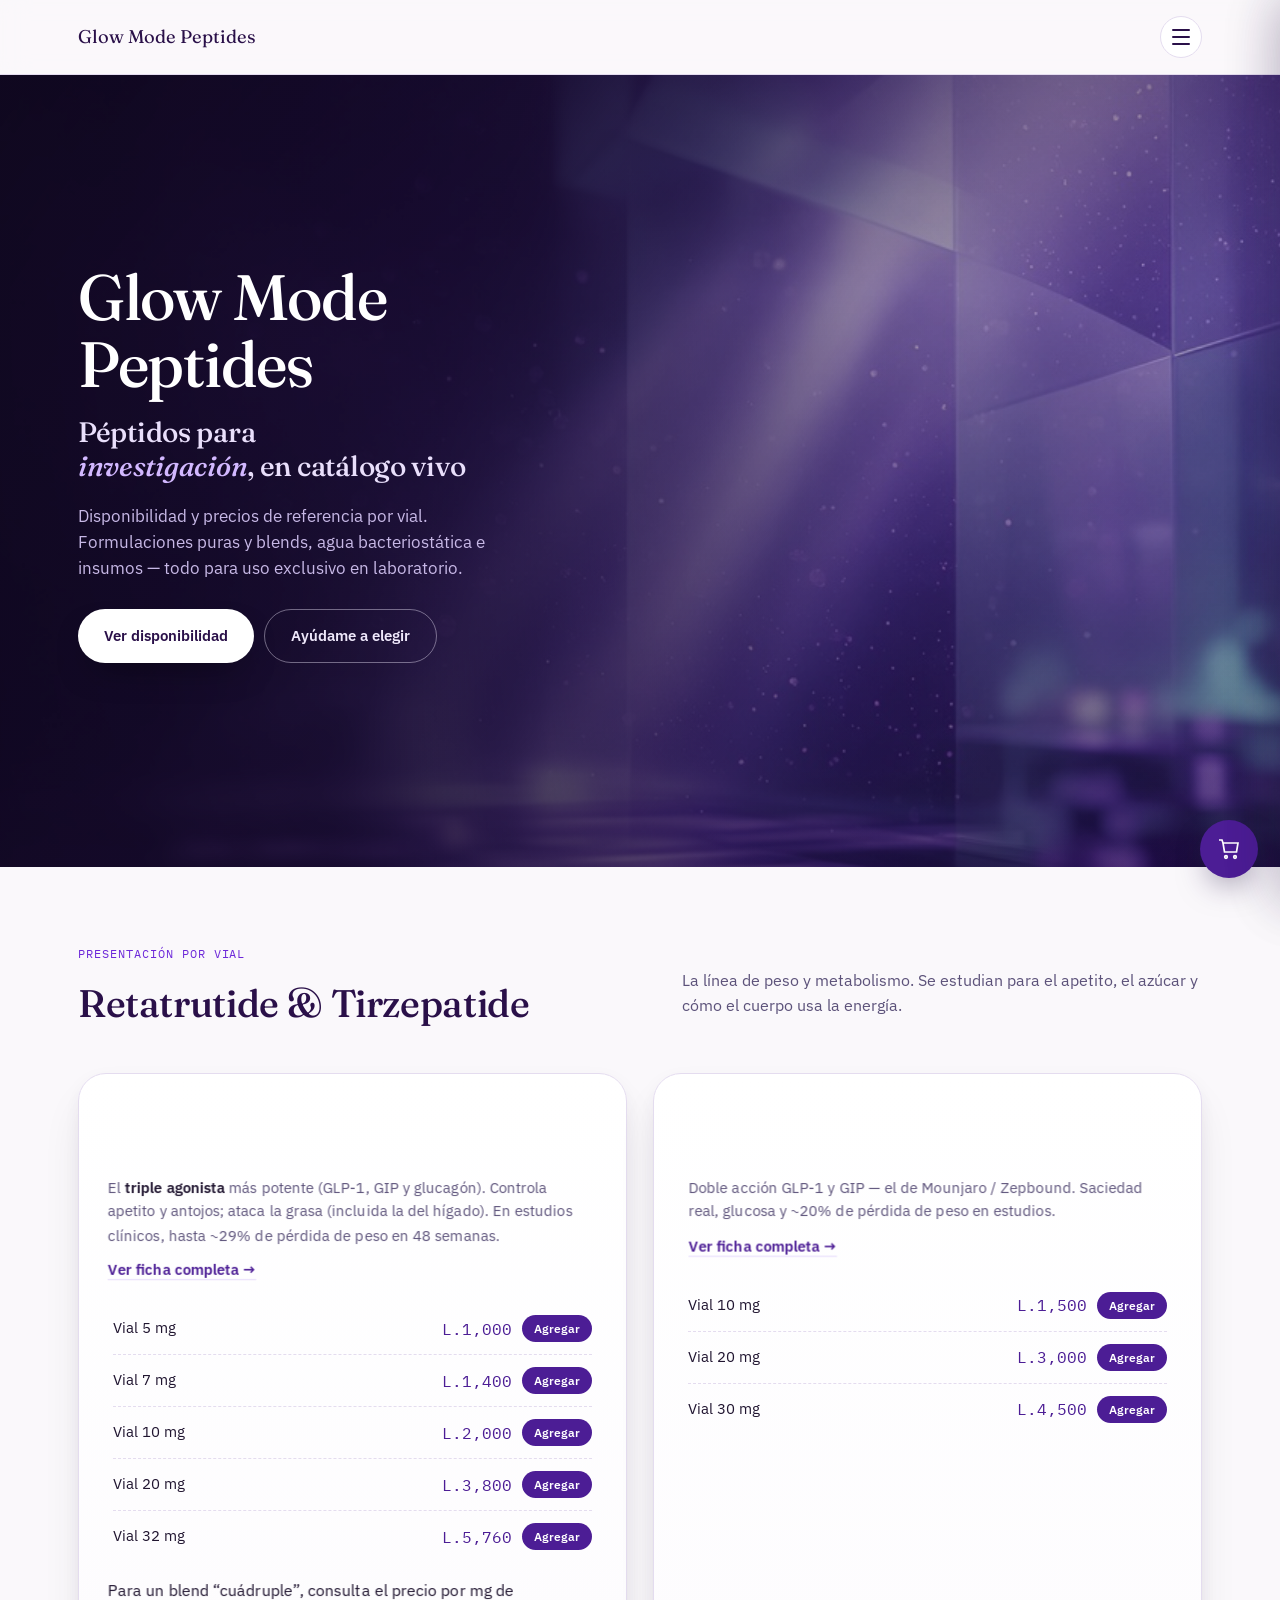
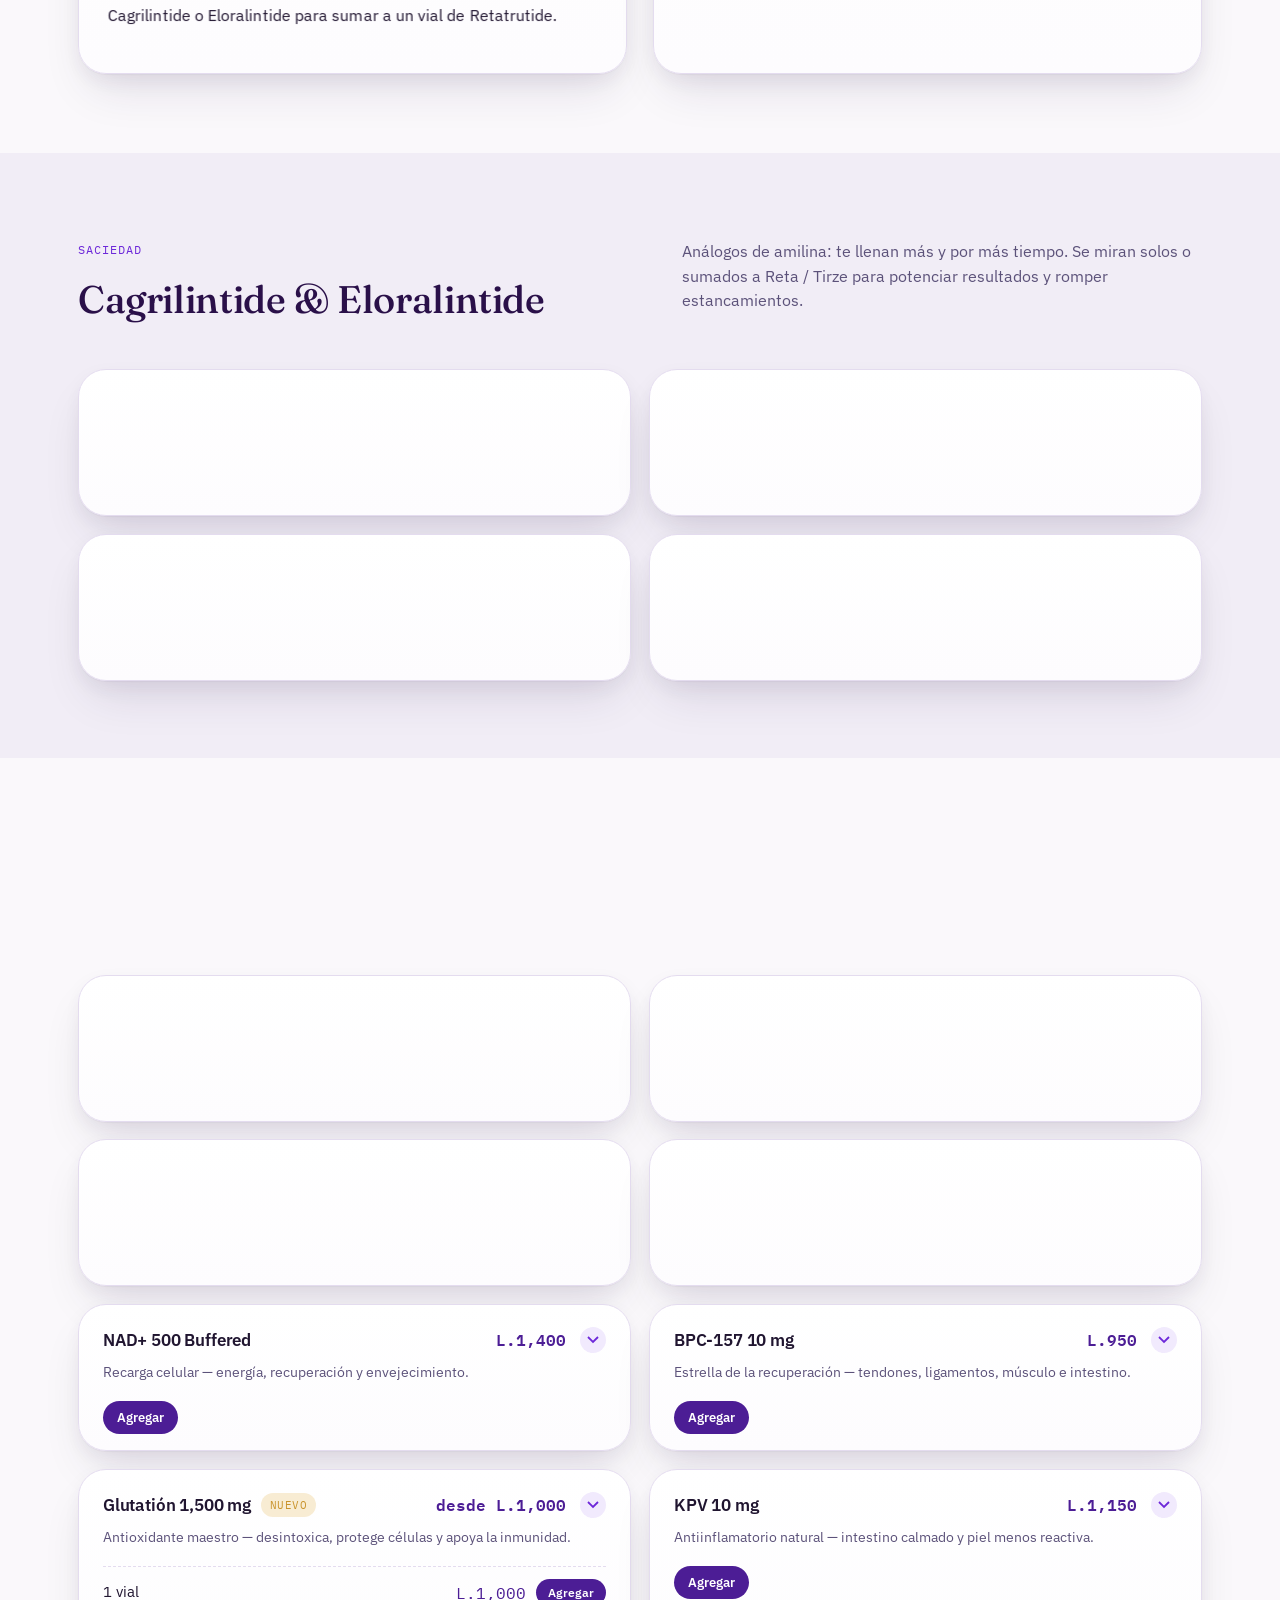
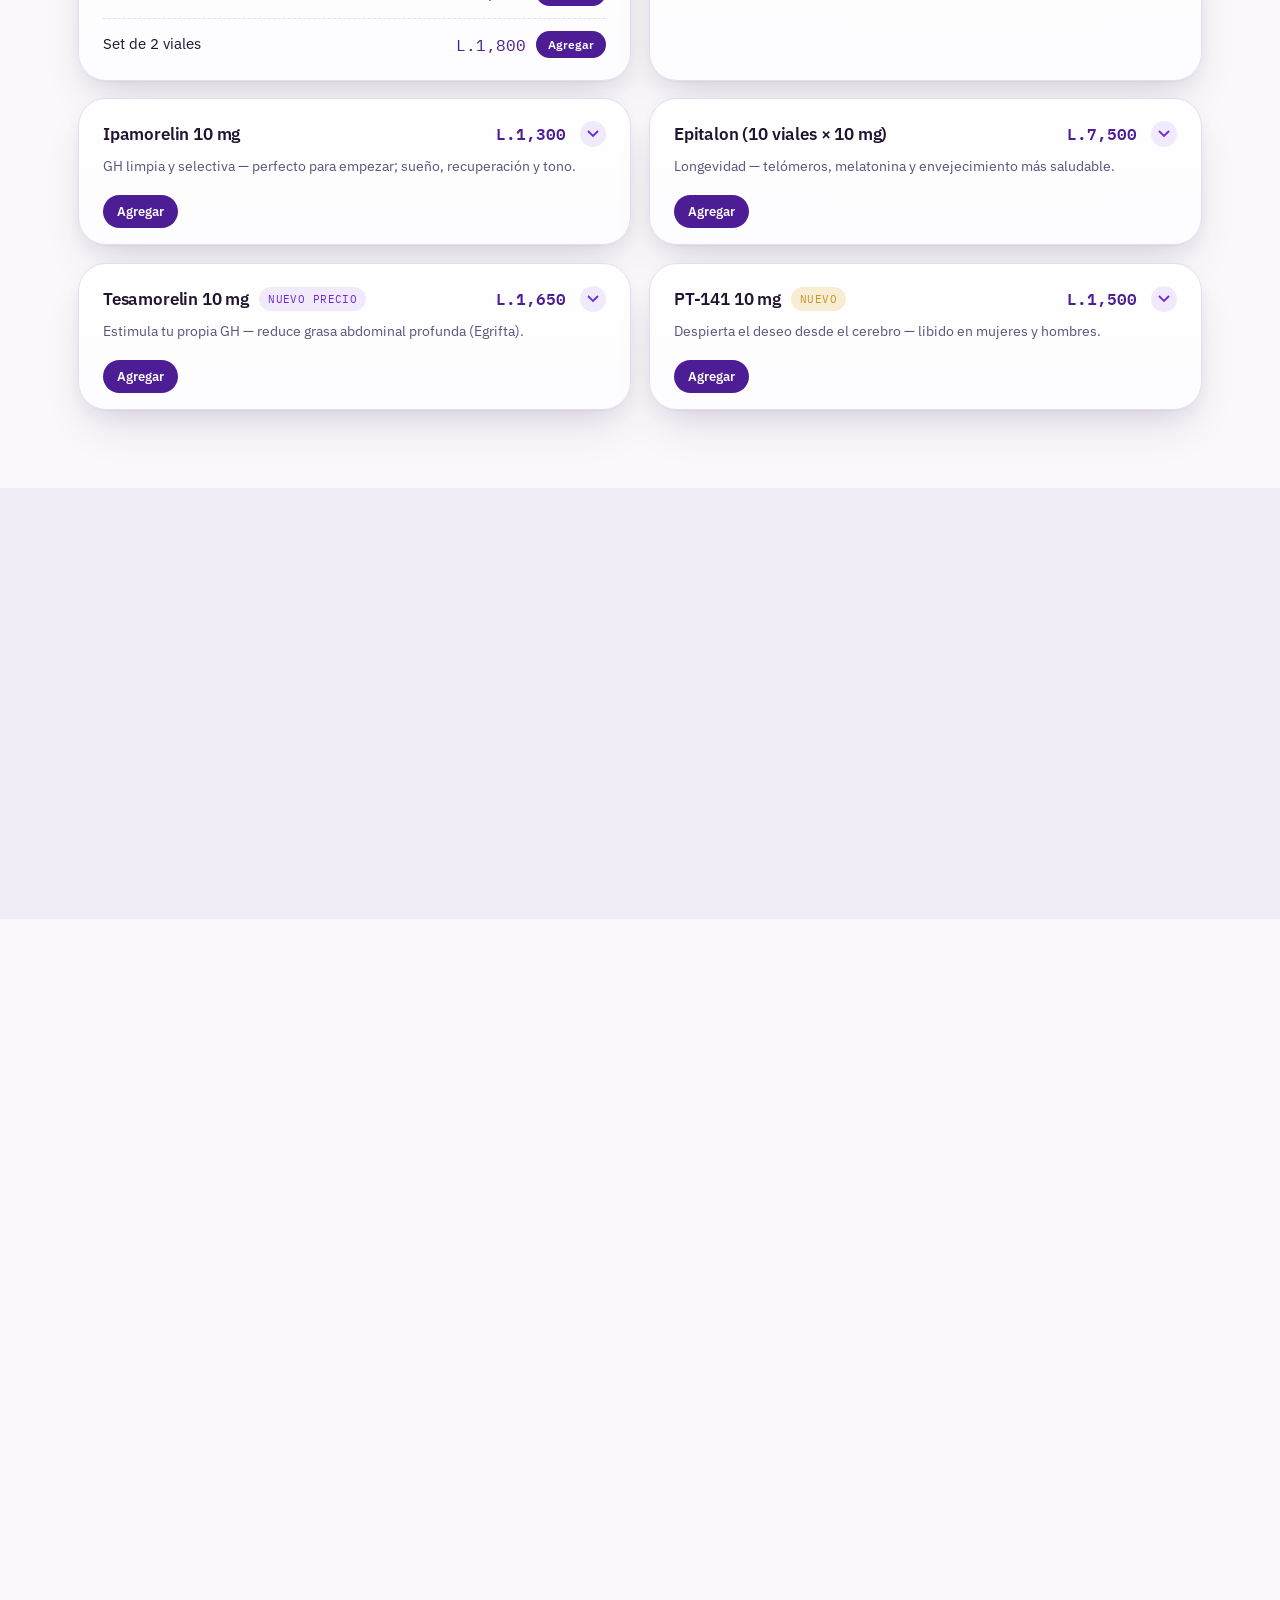
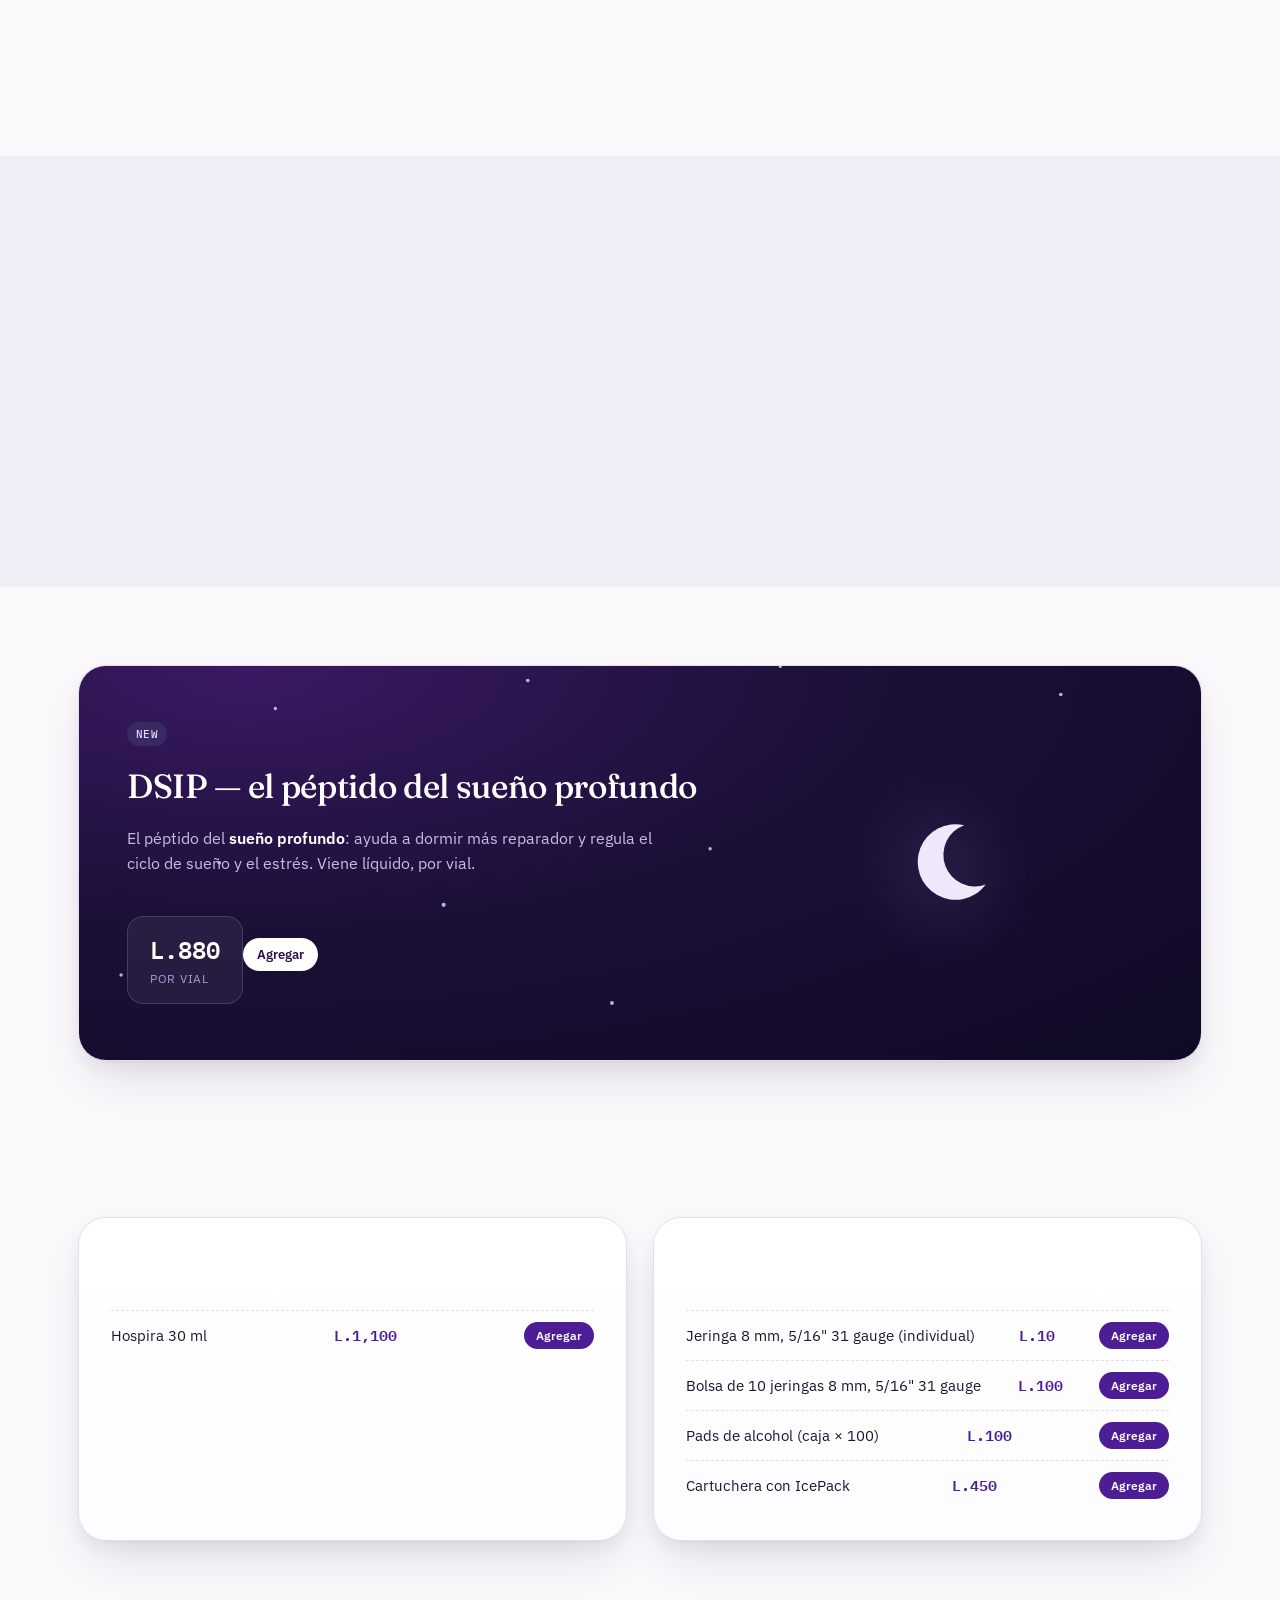
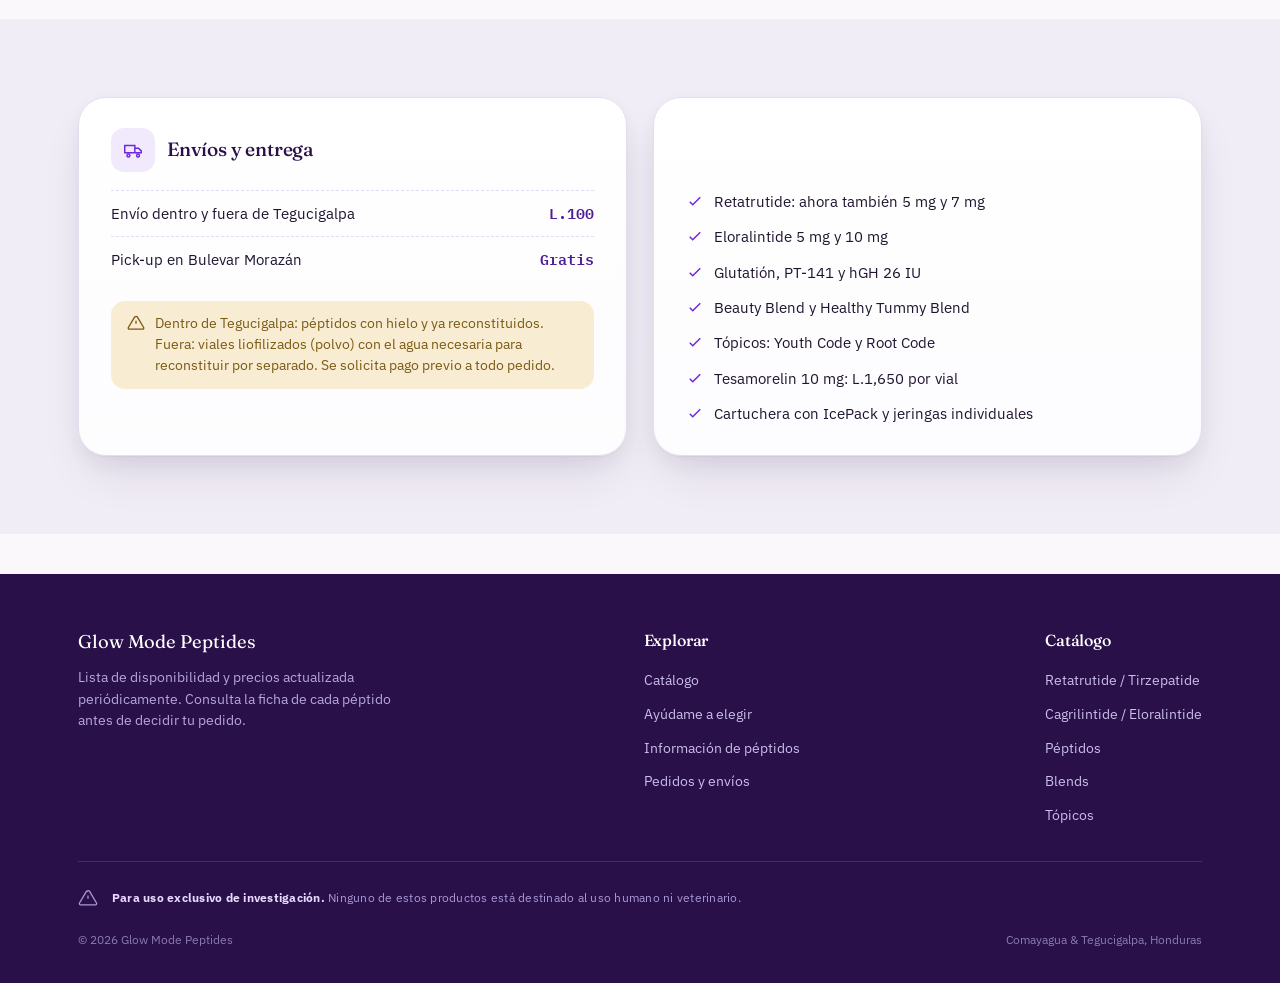
==== commit 289eaaa8: "Fill remaining guide phrases across catalog, fichas, and quiz Add liver-fat, athletes, luminosa, EE." ====
--- a/index.html
+++ b/index.html
@@ -76,7 +76,7 @@
             <span>Precio por vial</span>
           </div>
         </div>
-        <p class="plan-blurb">El <strong>triple agonista</strong> más potente (GLP-1, GIP y glucagón). Controla apetito y antojos; en estudios clínicos, hasta ~29% de pérdida de peso en 48 semanas.</p>
+        <p class="plan-blurb">El <strong>triple agonista</strong> más potente (GLP-1, GIP y glucagón). Controla apetito y antojos; ataca la grasa (incluida la del hígado). En estudios clínicos, hasta ~29% de pérdida de peso en 48 semanas.</p>
         <p class="plan-more"><a href="informacion.html#retatrutide">Ver ficha completa →</a></p>
         <div class="plan-rows">
           <div class="plan-row"><span class="label">Vial 5 mg</span><span class="price">L.1,000</span></div>
@@ -235,7 +235,7 @@
         </div>
         <p class="pep-card-teaser">Péptido de cobre de la juventud — colágeno, firmeza y cabello más denso.</p>
         <div class="pep-card-body"><div class="pep-card-body-inner">
-          <p>El péptido de cobre de la juventud: estimula colágeno y elastina. Se mira para piel más firme y suave, aspecto más luminoso, y cabello más denso.</p>
+          <p>El péptido de cobre de la juventud: estimula colágeno y elastina. Se mira para piel más luminosa y uniforme, más firme y con textura más suave, y cabello más denso.</p>
           <p>Es el péptido de la belleza del catálogo.</p>
           <a href="informacion.html#ghk-cu">Ver ficha completa →</a>
         </div></div>
@@ -262,7 +262,7 @@
         <p class="pep-card-teaser">Estrella de la recuperación — tendones, ligamentos, músculo e intestino.</p>
         <div class="pep-card-body"><div class="pep-card-body-inner">
           <p>El péptido estrella de la recuperación: tendones, ligamentos y músculo. También se mira por cómo protege estómago e intestino.</p>
-          <p>Favorito cuando la conversación es “esto está lastimado y quiero que suelde”.</p>
+          <p>Favorito de atletas y personas activas cuando la conversación es “esto está lastimado y quiero que suelde”.</p>
           <a href="informacion.html#bpc-157">Ver ficha completa →</a>
         </div></div>
       </article>
@@ -330,7 +330,7 @@
         </div>
         <p class="pep-card-teaser">Estimula tu propia GH — reduce grasa abdominal profunda (Egrifta).</p>
         <div class="pep-card-body"><div class="pep-card-body-inner">
-          <p>Estimula tu propia GH; conocido clínicamente como Egrifta. Se mira para reducir grasa abdominal profunda y elevar el IGF-1 de forma natural.</p>
+          <p>Estimula tu propia GH; aprobado en EE. UU. (Egrifta). Se mira para reducir grasa abdominal profunda y elevar el IGF-1 de forma natural.</p>
           <p>No es un “quema panza” de gimnasio: es la señal de crecimiento en la zona media.</p>
           <a href="informacion.html#tesamorelin">Ver ficha completa →</a>
         </div></div>
@@ -343,7 +343,7 @@
         </div>
         <p class="pep-card-teaser">Despierta el deseo desde el cerebro — libido en mujeres y hombres.</p>
         <div class="pep-card-body"><div class="pep-card-body-inner">
-          <p>Despierta el deseo desde el cerebro (principio activo de Vyleesi). Se mira para aumentar la libido en mujeres y hombres: actúa en el deseo, no solo en lo físico. Efecto rápido.</p>
+          <p>Despierta el deseo desde el cerebro; aprobado en EE. UU. (Vyleesi). Se mira para aumentar la libido en mujeres y hombres: actúa en el deseo, no solo en lo físico. Efecto rápido.</p>
           <a href="informacion.html#pt-141">Ver ficha completa →</a>
         </div></div>
       </article>
@@ -410,9 +410,9 @@
           <div class="pep-card-name"><h4>KLOW Blend</h4></div>
           <div class="pep-card-right"><span class="pep-card-price">L.3,690</span><span class="pep-chevron"><svg viewBox="0 0 12 8" fill="none"><path d="M1 1l5 5 5-5" stroke="#6d28d9" stroke-width="1.8"/></svg></span></div>
         </div>
-        <p class="pep-card-teaser">Cuatro péptidos, una aplicación — reparación total: tejidos, piel e inflamación.</p>
-        <div class="pep-card-body"><div class="pep-card-body-inner">
-          <p>Reparación total en un vial: tejidos, piel e inflamación. Cuatro péptidos, una sola aplicación.</p>
+        <p class="pep-card-teaser">GHK-Cu, KPV, TB-500 y BPC-157 — reparación total en un vial.</p>
+        <div class="pep-card-body"><div class="pep-card-body-inner">
+          <p>GHK-Cu, KPV, TB-500 y BPC-157: reparación total — tejidos, piel e inflamación. Cuatro péptidos, una sola aplicación.</p>
           <a href="informacion.html#klow">Ver ficha completa →</a>
         </div></div>
       </article>
